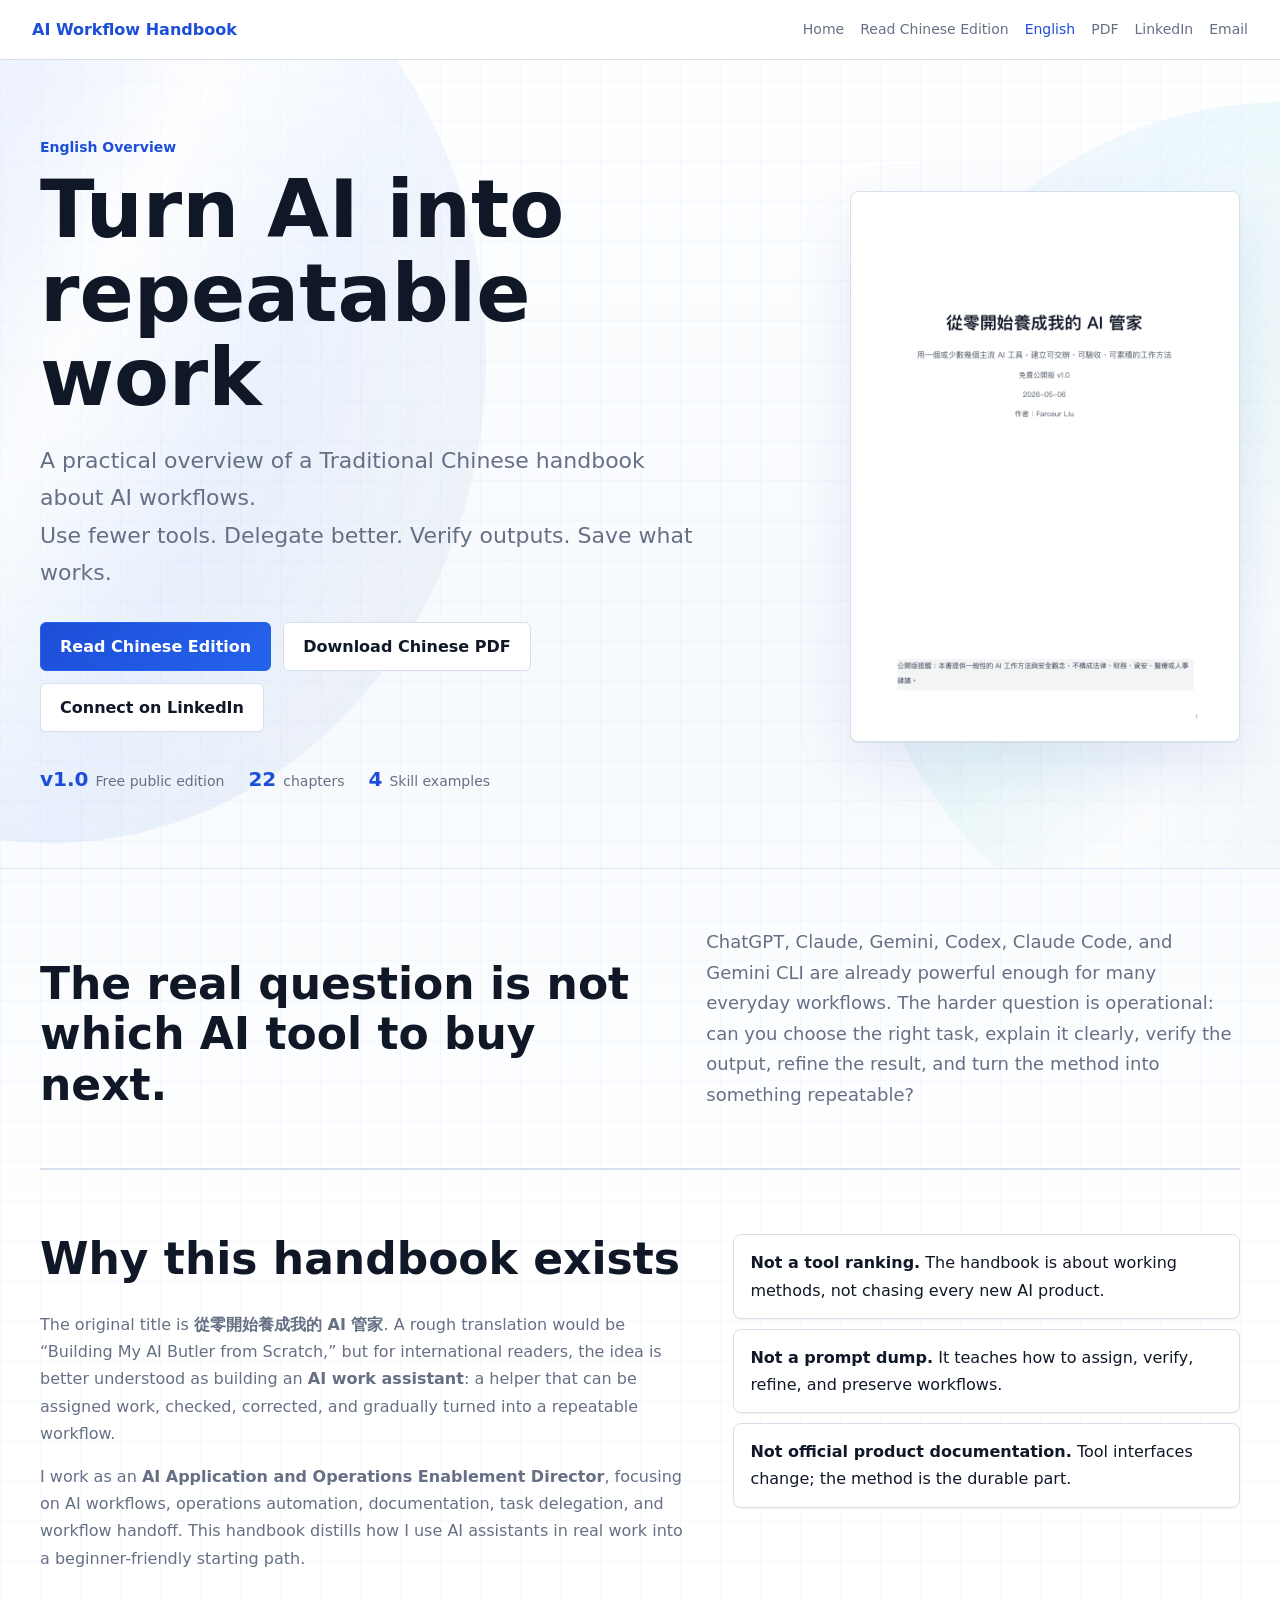
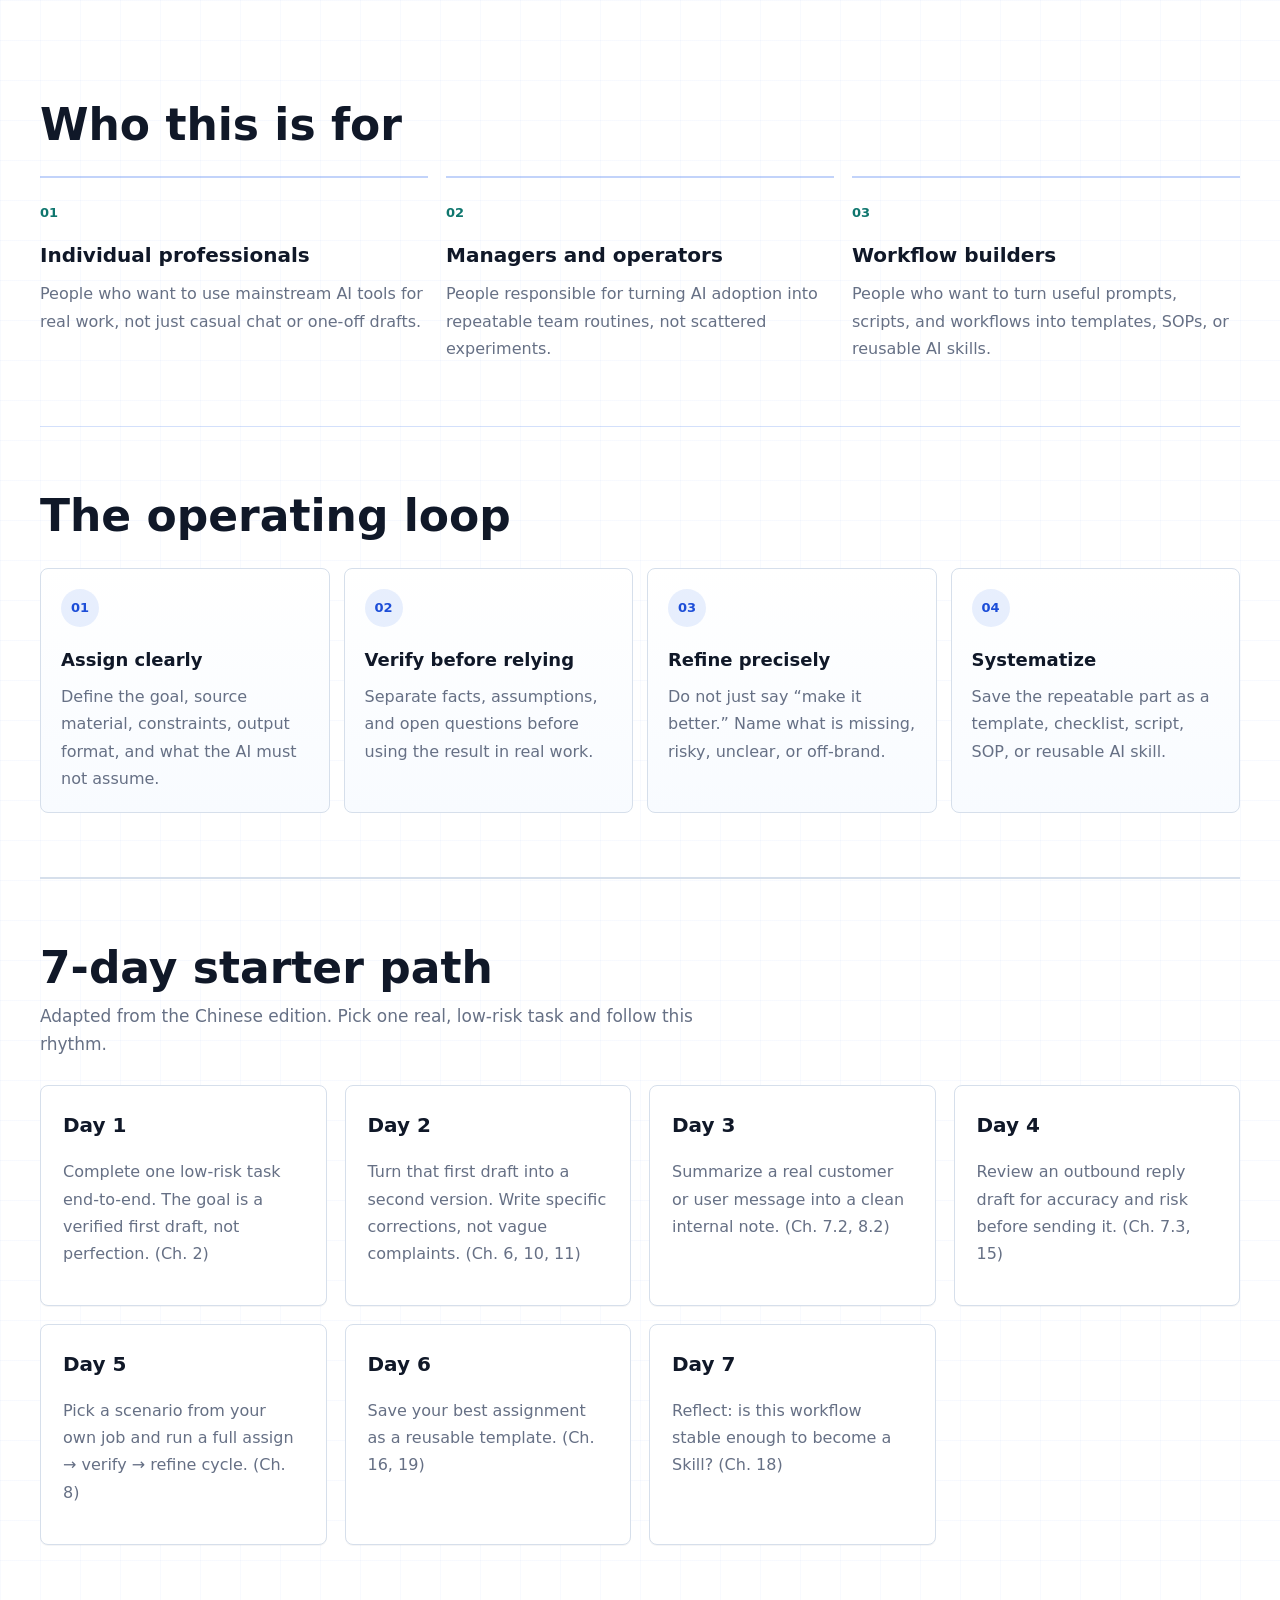
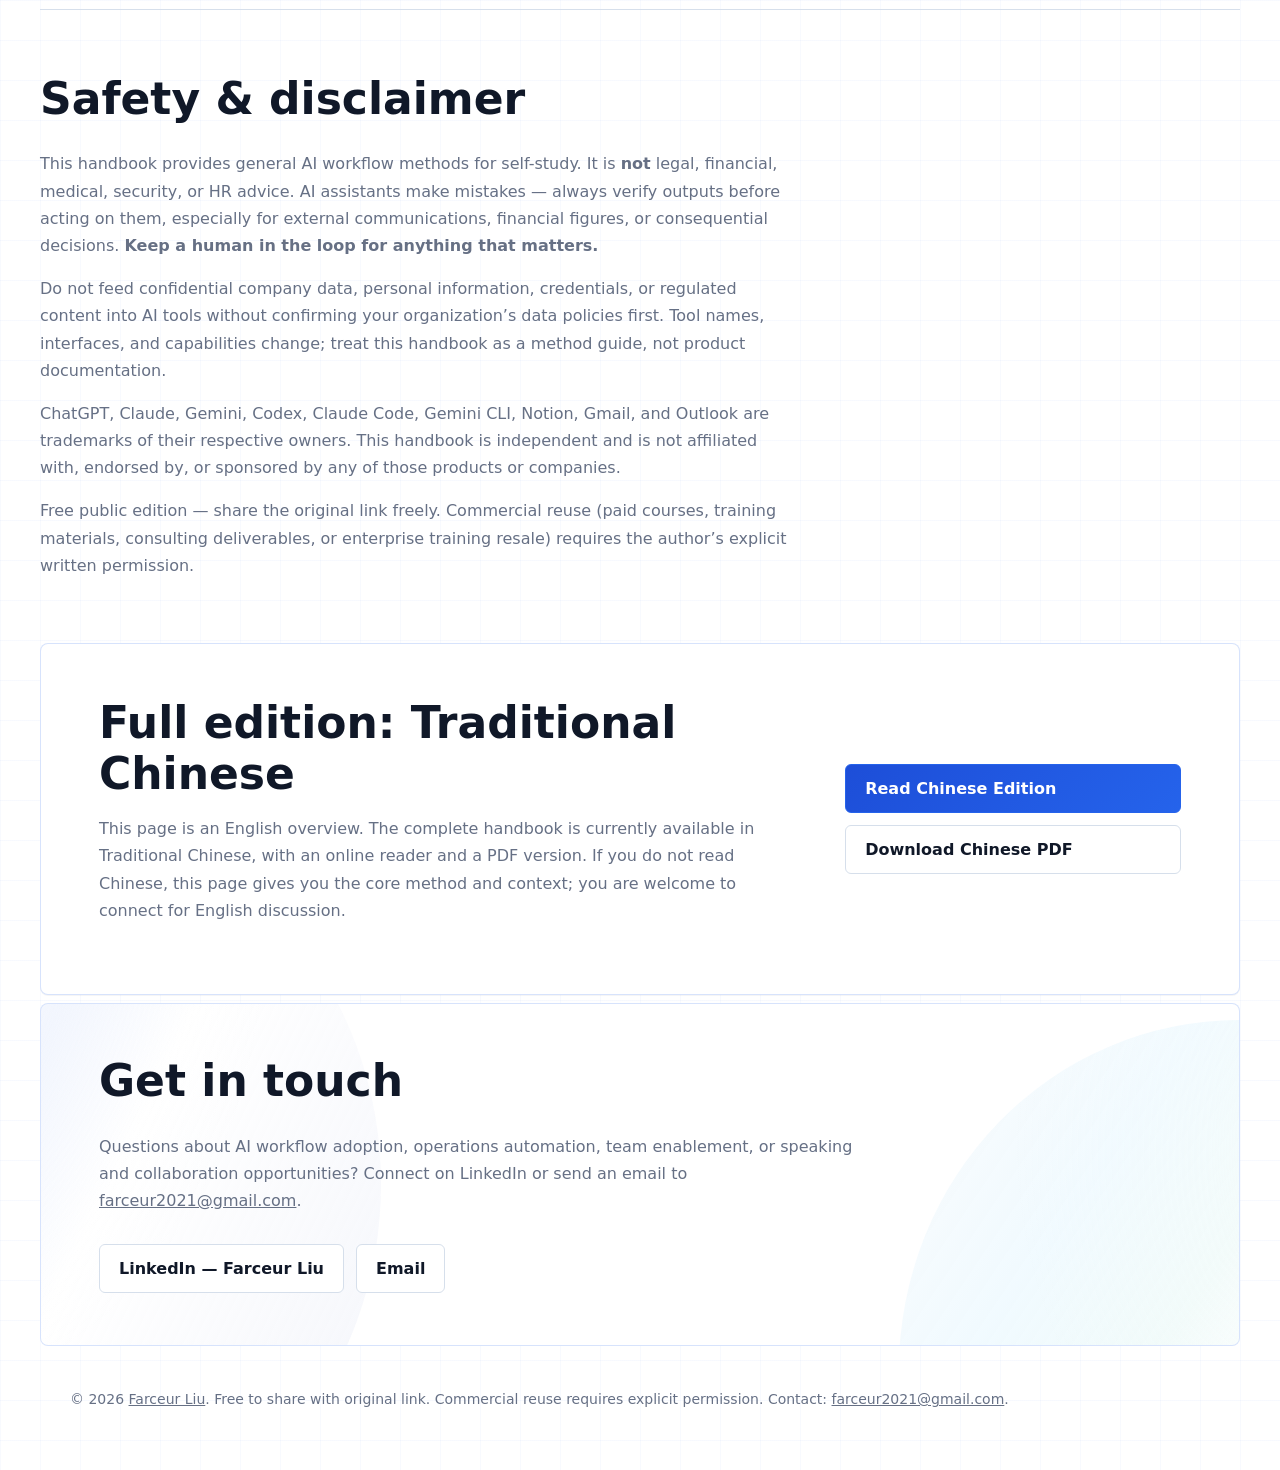
==== english.html @ bb127b6e "優化英文版海外讀者入口" ====
<!doctype html>
<html lang="en">
<head>
  <meta charset="utf-8">
  <meta name="viewport" content="width=device-width, initial-scale=1">
  <title>AI Work Assistant Handbook | English Overview</title>
  <meta name="description" content="English overview of a Traditional Chinese handbook about turning AI tools into assignable, verifiable, repeatable work processes.">
  <link rel="canonical" href="https://farceurliu.github.io/ai-butler-handbook/english.html">
  <meta property="og:title" content="AI Work Assistant Handbook | English Overview">
  <meta property="og:description" content="English overview of a Traditional Chinese handbook about turning AI tools into assignable, verifiable, repeatable work processes.">
  <meta property="og:type" content="website">
  <meta property="og:url" content="https://farceurliu.github.io/ai-butler-handbook/english.html">
  <meta property="og:site_name" content="AI Work Assistant Handbook">
  <meta property="og:locale" content="en_US">
  <meta property="og:image" content="https://farceurliu.github.io/ai-butler-handbook/assets/social-preview.png">
  <meta property="og:image:secure_url" content="https://farceurliu.github.io/ai-butler-handbook/assets/social-preview.png">
  <meta property="og:image:width" content="1200">
  <meta property="og:image:height" content="630">
  <meta property="og:image:alt" content="Free public AI work assistant handbook preview image">
  <meta name="twitter:card" content="summary_large_image">
  <meta name="twitter:title" content="AI Work Assistant Handbook | English Overview">
  <meta name="twitter:description" content="English overview of a Traditional Chinese handbook about turning AI tools into assignable, verifiable, repeatable work processes.">
  <meta name="twitter:image" content="https://farceurliu.github.io/ai-butler-handbook/assets/social-preview.png">
  <link rel="icon" href="assets/favicon.svg" type="image/svg+xml">
  <link rel="stylesheet" href="assets/styles.css?v=20260507-metal-tech">
</head>
<body>
<header class="site-header">
  <a class="brand" href="index.html">AI Workflow Handbook</a>
  <nav aria-label="Main navigation">
    <a class="" href="index.html">Home</a>
    <a class="" href="read.html">Read Chinese Edition</a>
    <a class="active" href="english.html">English</a>
    <a href="downloads/從零開始養成我的AI管家_免費公開版_v1.0.pdf">PDF</a>
    <a href="https://www.linkedin.com/in/farceur-liu-636864b5/" target="_blank" rel="noopener noreferrer">LinkedIn</a>
    <a href="mailto:farceur2021@gmail.com">Email</a>
  </nav>
</header>
<main>
  <section class="hero launch-hero">
    <div class="hero-copy">
      <p class="eyebrow">English Overview</p>
      <h1><span>Turn AI into</span><span>repeatable work</span></h1>
      <p class="lead"><span>A practical overview of a Traditional Chinese handbook about AI workflows.</span><span>Use fewer tools. Delegate better. Verify outputs. Save what works.</span></p>
      <div class="hero-actions">
        <a class="button primary" href="read.html">Read Chinese Edition</a>
        <a class="button" href="downloads/從零開始養成我的AI管家_免費公開版_v1.0.pdf">Download Chinese PDF</a>
        <a class="button" href="https://www.linkedin.com/in/farceur-liu-636864b5/" target="_blank" rel="noopener noreferrer">Connect on LinkedIn</a>
      </div>
      <div class="proof-row" aria-label="Book highlights">
        <span><strong>v1.0</strong> Free public edition</span>
        <span><strong>22</strong> chapters</span>
        <span><strong>4</strong> Skill examples</span>
      </div>
    </div>
    <div class="hero-showcase launch-showcase" aria-label="AI Work Assistant Handbook preview">
      <figure class="cover launch-cover">
        <img src="assets/cover-preview.png" alt="Chinese AI work assistant handbook preview">
      </figure>
    </div>
  </section>

  <section class="thesis-section launch-thesis">
    <h2>The real question is not which AI tool to buy next.</h2>
    <p>ChatGPT, Claude, Gemini, Codex, Claude Code, and Gemini CLI are already powerful enough for many everyday workflows. The harder question is operational: can you choose the right task, explain it clearly, verify the output, refine the result, and turn the method into something repeatable?</p>
  </section>

  <section class="split author-section">
    <div>
      <div class="section-heading">
        <h2>Why this handbook exists</h2>
      </div>
      <p class="section-copy">The original title is <strong>從零開始養成我的 AI 管家</strong>. A rough translation would be &ldquo;Building My AI Butler from Scratch,&rdquo; but for international readers, the idea is better understood as building an <strong>AI work assistant</strong>: a helper that can be assigned work, checked, corrected, and gradually turned into a repeatable workflow.</p>
      <p class="section-copy" style="margin-top:16px;">I work as an <strong>AI Application and Operations Enablement Director</strong>, focusing on AI workflows, operations automation, documentation, task delegation, and workflow handoff. This handbook distills how I use AI assistants in real work into a beginner-friendly starting path.</p>
    </div>
    <div class="reader-list">
      <p><strong>Not a tool ranking.</strong> The handbook is about working methods, not chasing every new AI product.</p>
      <p><strong>Not a prompt dump.</strong> It teaches how to assign, verify, refine, and preserve workflows.</p>
      <p><strong>Not official product documentation.</strong> Tool interfaces change; the method is the durable part.</p>
    </div>
  </section>

  <section class="problem-section">
    <div class="section-heading">
      <h2>Who this is for</h2>
    </div>
    <div class="problem-grid">
      <div>
        <span>01</span>
        <h3>Individual professionals</h3>
        <p>People who want to use mainstream AI tools for real work, not just casual chat or one-off drafts.</p>
      </div>
      <div>
        <span>02</span>
        <h3>Managers and operators</h3>
        <p>People responsible for turning AI adoption into repeatable team routines, not scattered experiments.</p>
      </div>
      <div>
        <span>03</span>
        <h3>Workflow builders</h3>
        <p>People who want to turn useful prompts, scripts, and workflows into templates, SOPs, or reusable AI skills.</p>
      </div>
    </div>
  </section>

  <section class="workflow-section">
    <div class="section-heading">
      <h2>The operating loop</h2>
    </div>
    <div class="workflow-steps">
      <div><span>01</span><strong>Assign clearly</strong><p>Define the goal, source material, constraints, output format, and what the AI must not assume.</p></div>
      <div><span>02</span><strong>Verify before relying</strong><p>Separate facts, assumptions, and open questions before using the result in real work.</p></div>
      <div><span>03</span><strong>Refine precisely</strong><p>Do not just say &ldquo;make it better.&rdquo; Name what is missing, risky, unclear, or off-brand.</p></div>
      <div><span>04</span><strong>Systematize</strong><p>Save the repeatable part as a template, checklist, script, SOP, or reusable AI skill.</p></div>
    </div>
  </section>

  <section class="band outcome-section">
    <div class="section-heading">
      <h2>7-day starter path</h2>
      <p style="color:var(--muted);margin-top:8px;font-size:17px;">Adapted from the Chinese edition. Pick one real, low-risk task and follow this rhythm.</p>
    </div>
    <div class="outcome-grid">
      <div><h3>Day 1</h3><p>Complete one low-risk task end-to-end. The goal is a verified first draft, not perfection. (Ch. 2)</p></div>
      <div><h3>Day 2</h3><p>Turn that first draft into a second version. Write specific corrections, not vague complaints. (Ch. 6, 10, 11)</p></div>
      <div><h3>Day 3</h3><p>Summarize a real customer or user message into a clean internal note. (Ch. 7.2, 8.2)</p></div>
      <div><h3>Day 4</h3><p>Review an outbound reply draft for accuracy and risk before sending it. (Ch. 7.3, 15)</p></div>
      <div><h3>Day 5</h3><p>Pick a scenario from your own job and run a full assign &rarr; verify &rarr; refine cycle. (Ch. 8)</p></div>
      <div><h3>Day 6</h3><p>Save your best assignment as a reusable template. (Ch. 16, 19)</p></div>
      <div><h3>Day 7</h3><p>Reflect: is this workflow stable enough to become a Skill? (Ch. 18)</p></div>
    </div>
  </section>

  <section class="band">
    <div class="section-heading">
      <h2>Safety &amp; disclaimer</h2>
    </div>
    <p class="section-copy">This handbook provides general AI workflow methods for self-study. It is <strong>not</strong> legal, financial, medical, security, or HR advice. AI assistants make mistakes &mdash; always verify outputs before acting on them, especially for external communications, financial figures, or consequential decisions. <strong>Keep a human in the loop for anything that matters.</strong></p>
    <p class="section-copy" style="margin-top:16px;">Do not feed confidential company data, personal information, credentials, or regulated content into AI tools without confirming your organization&rsquo;s data policies first. Tool names, interfaces, and capabilities change; treat this handbook as a method guide, not product documentation.</p>
    <p class="section-copy" style="margin-top:16px;">ChatGPT, Claude, Gemini, Codex, Claude Code, Gemini CLI, Notion, Gmail, and Outlook are trademarks of their respective owners. This handbook is independent and is not affiliated with, endorsed by, or sponsored by any of those products or companies.</p>
    <p class="section-copy" style="margin-top:16px;">Free public edition &mdash; share the original link freely. Commercial reuse (paid courses, training materials, consulting deliverables, or enterprise training resale) requires the author&rsquo;s explicit written permission.</p>
  </section>

  <section class="reading-section">
    <div>
      <h2>Full edition: Traditional Chinese</h2>
      <p>This page is an English overview. The complete handbook is currently available in Traditional Chinese, with an online reader and a PDF version. If you do not read Chinese, this page gives you the core method and context; you are welcome to connect for English discussion.</p>
    </div>
    <div class="reading-actions">
      <a class="button primary" href="read.html">Read Chinese Edition</a>
      <a class="button" href="downloads/從零開始養成我的AI管家_免費公開版_v1.0.pdf">Download Chinese PDF</a>
    </div>
  </section>

  <section class="contact-section">
    <div class="contact-copy">
      <div class="section-heading">
        <h2>Get in touch</h2>
      </div>
      <p class="section-copy">Questions about AI workflow adoption, operations automation, team enablement, or speaking and collaboration opportunities? Connect on LinkedIn or send an email to <a href="mailto:farceur2021@gmail.com">farceur2021@gmail.com</a>.</p>
      <div class="hero-actions">
        <a class="button" href="https://www.linkedin.com/in/farceur-liu-636864b5/" target="_blank" rel="noopener noreferrer">LinkedIn &mdash; Farceur Liu</a>
        <a class="button" href="mailto:farceur2021@gmail.com">Email</a>
      </div>
    </div>
  </section>
</main>
<footer>
  <p>&copy; 2026 <a href="https://www.linkedin.com/in/farceur-liu-636864b5/" target="_blank" rel="noopener noreferrer">Farceur Liu</a>. Free to share with original link. Commercial reuse requires explicit permission. Contact: <a href="mailto:farceur2021@gmail.com">farceur2021@gmail.com</a>.</p>
</footer>
</body>
</html>
---- assets/styles.css ----
:root {
  color-scheme: light;
  --ink: #101828;
  --muted: #667085;
  --line: #d6dfeb;
  --soft: #f3f7fc;
  --paper: #ffffff;
  --accent: #2563eb;
  --accent-dark: #1d4ed8;
  --accent-ink: #12306f;
  --teal: #0f766e;
  --accent-soft: rgba(37, 99, 235, 0.10);
  --shadow-soft: 0 1px 0 rgba(15, 23, 42, 0.05), 0 24px 60px rgba(30, 64, 175, 0.10);
}
* { box-sizing: border-box; }
html { scroll-behavior: smooth; }
body {
  margin: 0;
  font-family: ui-sans-serif, system-ui, -apple-system, BlinkMacSystemFont, "Segoe UI", sans-serif;
  color: var(--ink);
  background:
    linear-gradient(rgba(37, 99, 235, .035) 1px, transparent 1px),
    linear-gradient(90deg, rgba(37, 99, 235, .03) 1px, transparent 1px),
    linear-gradient(180deg, #ffffff 0, #f6f9fd 42rem, #ffffff 78rem);
  background-size: 40px 40px, 40px 40px, auto;
  line-height: 1.7;
  overflow-x: hidden;
}
a { color: inherit; }
.site-header {
  position: sticky;
  top: 0;
  z-index: 10;
  display: flex;
  justify-content: space-between;
  align-items: center;
  gap: 24px;
  padding: 16px 32px;
  background: rgba(255, 255, 255, .92);
  border-bottom: 1px solid var(--line);
  backdrop-filter: blur(12px);
}
.brand {
  font-weight: 800;
  text-decoration: none;
  color: var(--accent-dark);
}
nav {
  display: flex;
  flex-wrap: wrap;
  gap: 16px;
  color: var(--muted);
  font-size: 14px;
}
nav a {
  text-decoration: none;
}
nav a.active,
nav a:hover {
  color: var(--accent-dark);
}
main {
  width: min(1200px, calc(100% - 40px));
  margin: 0 auto;
}
.hero {
  position: relative;
  min-height: auto;
  display: grid;
  grid-template-columns: minmax(0, 1.08fr) minmax(340px, 460px);
  gap: 72px;
  align-items: center;
  padding: 76px 0 72px;
}
.launch-hero {
  width: 100vw;
  margin-left: calc(50% - 50vw);
  padding-left: max(20px, calc((100vw - 1200px) / 2));
  padding-right: max(20px, calc((100vw - 1200px) / 2));
  overflow: hidden;
  border-bottom: 1px solid rgba(37, 99, 235, .12);
}
.launch-hero::before,
.launch-hero::after {
  content: "";
  position: absolute;
  pointer-events: none;
  z-index: 0;
}
.launch-hero::before {
  left: clamp(-430px, -30vw, -180px);
  top: -190px;
  width: clamp(520px, 68vw, 900px);
  height: clamp(760px, 76vw, 1040px);
  border-radius: 50%;
  background:
    radial-gradient(ellipse at 22% 16%, rgba(255, 255, 255, .58) 0%, rgba(255, 255, 255, .20) 25%, rgba(255, 255, 255, 0) 52%),
    linear-gradient(116deg, rgba(226, 232, 240, .26) 0%, rgba(191, 219, 254, .22) 21%, rgba(37, 99, 235, .095) 38%, rgba(255, 255, 255, .30) 51%, rgba(59, 130, 246, .078) 67%, rgba(148, 163, 184, .13) 100%);
  box-shadow:
    inset -110px 0 170px rgba(255, 255, 255, .22),
    inset 90px 0 150px rgba(37, 99, 235, .05);
}
.launch-hero::after {
  right: clamp(-520px, -34vw, -220px);
  top: 42px;
  width: clamp(520px, 68vw, 860px);
  height: clamp(640px, 70vw, 880px);
  border-radius: 50%;
  background:
    radial-gradient(ellipse at 78% 18%, rgba(255, 255, 255, .50) 0%, rgba(255, 255, 255, .16) 27%, rgba(255, 255, 255, 0) 54%),
    linear-gradient(124deg, rgba(226, 232, 240, .20) 0%, rgba(125, 211, 252, .13) 24%, rgba(20, 184, 166, .068) 40%, rgba(255, 255, 255, .26) 53%, rgba(15, 118, 110, .052) 74%, rgba(148, 163, 184, .10) 100%);
  box-shadow:
    inset 100px 0 160px rgba(255, 255, 255, .20),
    inset -100px 0 150px rgba(20, 184, 166, .045);
}
.launch-hero > * {
  position: relative;
  z-index: 1;
}
.hero-copy h1 {
  max-width: 760px;
  margin: 0 0 18px;
  font-size: clamp(42px, 7vw, 80px);
  line-height: 1.05;
  letter-spacing: 0;
  overflow-wrap: anywhere;
}
.hero-copy h1 span {
  display: block;
}
.lead {
  max-width: 720px;
  font-size: 22px;
  color: var(--muted);
  overflow-wrap: anywhere;
}
.lead span {
  display: block;
}
.eyebrow {
  margin: 0 0 8px;
  color: var(--accent-dark);
  font-size: 14px;
  font-weight: 800;
  letter-spacing: 0;
}
.hero-actions {
  display: flex;
  flex-wrap: wrap;
  gap: 12px;
  margin-top: 30px;
}
.proof-row {
  display: flex;
  flex-wrap: wrap;
  gap: 16px 24px;
  margin-top: 30px;
  color: var(--muted);
  font-size: 14px;
}
.proof-row span {
  display: inline-flex;
  align-items: baseline;
  gap: 7px;
}
.proof-row strong {
  color: var(--accent-dark);
  font-size: 20px;
}
.hero-note {
  margin: 22px 0 0;
  color: var(--muted);
  font-size: 14px;
}
.button {
  display: inline-flex;
  align-items: center;
  min-height: 46px;
  padding: 10px 19px;
  border: 1px solid var(--line);
  border-radius: 6px;
  background: var(--paper);
  color: var(--ink);
  font-weight: 750;
  text-decoration: none;
}
.button.primary {
  background: linear-gradient(135deg, var(--accent-dark) 0%, var(--accent) 100%);
  border-color: var(--accent);
  color: white;
}
.button:hover {
  border-color: var(--accent);
  color: var(--accent-dark);
}
.button.primary:hover {
  color: white;
}
.button.ghost {
  background: transparent;
}
.cover {
  margin: 0;
}
.hero-showcase {
  position: relative;
}
.launch-showcase {
  display: grid;
  justify-items: end;
}
.cover img {
  width: 100%;
  display: block;
  border: 1px solid var(--line);
  border-radius: 8px;
  box-shadow: var(--shadow-soft);
  background: white;
}
.launch-cover {
  width: min(390px, 88%);
}
.band,
.split,
.workflow-section,
.contact-section,
.problem-section,
.reading-section {
  padding: 64px 0;
  border-top: 1px solid var(--line);
}
.thesis-section {
  display: grid;
  grid-template-columns: minmax(0, .95fr) minmax(320px, .82fr);
  gap: 48px;
  align-items: end;
  padding: 58px 0;
}
.launch-thesis {
  border-top: 0;
  border-bottom: 1px solid var(--line);
}
.thesis-section p {
  margin: 0;
  color: var(--muted);
  font-size: 18px;
}
.section-heading {
  max-width: 720px;
  margin-bottom: 26px;
}
h2 {
  margin: 0;
  font-size: clamp(28px, 4vw, 44px);
  line-height: 1.15;
  letter-spacing: 0;
  overflow-wrap: anywhere;
}
h3 {
  margin: 0 0 8px;
  font-size: 20px;
  letter-spacing: 0;
}
.problem-section {
  border-top: 0;
}
.problem-grid {
  display: grid;
  grid-template-columns: repeat(3, minmax(0, 1fr));
  gap: 18px;
}
.problem-grid > div {
  padding: 24px 0 0;
  border-top: 2px solid rgba(37, 99, 235, .28);
}
.problem-grid span {
  display: block;
  margin-bottom: 14px;
  color: var(--teal);
  font-weight: 800;
  font-size: 13px;
}
.problem-grid p {
  margin: 0;
  color: var(--muted);
}
.outcome-grid {
  display: grid;
  grid-template-columns: repeat(4, minmax(0, 1fr));
  gap: 18px;
}
.outcome-grid > div,
.reader-list p,
.chapter-grid a {
  border: 1px solid var(--line);
  border-radius: 8px;
  background: var(--paper);
  box-shadow: 0 1px 0 rgba(15, 23, 42, 0.04);
}
.outcome-grid > div {
  padding: 22px;
}
.outcome-grid p,
.split p,
.section-copy {
  color: var(--muted);
}
.section-copy {
  max-width: 760px;
  margin: 0;
}
.split {
  display: grid;
  grid-template-columns: minmax(0, .9fr) minmax(280px, .7fr);
  gap: 42px;
  align-items: start;
}
.workflow-section {
  border-top-color: rgba(37, 99, 235, .20);
  border-bottom: 1px solid var(--line);
}
.workflow-steps {
  display: grid;
  grid-template-columns: repeat(4, minmax(0, 1fr));
  gap: 14px;
}
.workflow-steps > div {
  min-height: 190px;
  padding: 20px;
  border: 1px solid var(--line);
  border-radius: 8px;
  background: linear-gradient(180deg, #ffffff 0%, #f8fbff 100%);
}
.workflow-steps span {
  display: inline-flex;
  align-items: center;
  justify-content: center;
  width: 38px;
  height: 38px;
  margin-bottom: 18px;
  border-radius: 999px;
  background: var(--accent-soft);
  color: var(--accent-dark);
  font-weight: 800;
  font-size: 13px;
}
.workflow-steps strong {
  display: block;
  margin-bottom: 8px;
  font-size: 18px;
}
.workflow-steps p {
  margin: 0;
  color: var(--muted);
}
.reading-section {
  display: grid;
  grid-template-columns: minmax(0, .92fr) minmax(260px, .44fr);
  gap: 44px;
  align-items: center;
  padding: 54px min(5vw, 58px);
  border: 1px solid rgba(37, 99, 235, .18);
  border-radius: 8px;
  background: #ffffff;
  box-shadow: 0 1px 0 rgba(15, 23, 42, .04);
}
.reading-section p {
  max-width: 760px;
  color: var(--muted);
}
.reading-actions {
  display: grid;
  gap: 12px;
}
.contact-section {
  position: relative;
  overflow: hidden;
  margin-top: 8px;
  padding: 52px min(5vw, 58px);
  border: 1px solid rgba(37, 99, 235, .18);
  border-radius: 8px;
  background: #ffffff;
}
.contact-section::before {
  content: "";
  position: absolute;
  left: clamp(-300px, -24vw, -150px);
  top: -180px;
  width: clamp(420px, 54vw, 640px);
  height: clamp(520px, 58vw, 720px);
  border-radius: 50%;
  background:
    radial-gradient(ellipse at 24% 16%, rgba(255, 255, 255, .46) 0%, rgba(255, 255, 255, .14) 28%, rgba(255, 255, 255, 0) 54%),
    linear-gradient(116deg, rgba(226, 232, 240, .19) 0%, rgba(191, 219, 254, .17) 25%, rgba(37, 99, 235, .07) 41%, rgba(255, 255, 255, .22) 55%, rgba(30, 64, 175, .052) 100%);
  pointer-events: none;
}
.contact-section::after {
  content: "";
  position: absolute;
  right: clamp(-340px, -28vw, -180px);
  top: 16px;
  width: clamp(420px, 58vw, 680px);
  height: clamp(500px, 56vw, 700px);
  border-radius: 50%;
  background:
    radial-gradient(ellipse at 76% 18%, rgba(255, 255, 255, .43) 0%, rgba(255, 255, 255, .13) 28%, rgba(255, 255, 255, 0) 55%),
    linear-gradient(124deg, rgba(226, 232, 240, .16) 0%, rgba(125, 211, 252, .11) 26%, rgba(20, 184, 166, .058) 42%, rgba(255, 255, 255, .19) 56%, rgba(15, 118, 110, .045) 100%);
  pointer-events: none;
}
.contact-section > * {
  position: relative;
  z-index: 1;
}
.contact-layout {
  display: grid;
  grid-template-columns: minmax(0, 1fr) minmax(260px, 340px);
  gap: 36px;
  align-items: center;
}
.contact-copy {
  min-width: 0;
}
.linkedin-badge-card {
  display: flex;
  align-items: center;
  justify-content: center;
  overflow: hidden;
}
.linkedin-badge-card > .LI-profile-badge > .LI-simple-link {
  display: none !important;
}
.reader-list {
  display: grid;
  gap: 10px;
}
.reader-list p {
  margin: 0;
  padding: 14px 16px;
  color: var(--ink);
}
.chapter-grid {
  display: grid;
  grid-template-columns: repeat(2, minmax(0, 1fr));
  gap: 10px;
}
.chapter-grid a {
  padding: 13px 15px;
  text-decoration: none;
}
.chapter-grid a:hover {
  border-color: var(--accent);
}
footer {
  max-width: 1180px;
  margin: 0 auto;
  padding: 28px 20px 44px;
  color: var(--muted);
  font-size: 14px;
}
.reader-layout {
  width: min(1320px, calc(100% - 40px));
  display: grid;
  grid-template-columns: 260px minmax(0, 1fr);
  gap: 36px;
  align-items: start;
  padding: 34px 0 60px;
}
.toc {
  position: sticky;
  top: 82px;
  max-height: calc(100vh - 110px);
  overflow: auto;
  padding: 16px;
  border: 1px solid var(--line);
  border-radius: 8px;
  background: var(--paper);
}
.toc strong {
  display: block;
  margin-bottom: 10px;
}
.toc a {
  display: block;
  padding: 6px 0;
  color: var(--muted);
  font-size: 14px;
  text-decoration: none;
}
.toc .toc-l3 {
  padding-left: 14px;
  font-size: 13px;
}
.toc a:hover {
  color: var(--accent-dark);
}
.book {
  min-width: 0;
  padding: 42px min(7vw, 72px);
  border: 1px solid var(--line);
  border-radius: 8px;
  background: var(--paper);
}
.book h1 {
  margin: 0 0 28px;
  font-size: clamp(34px, 5vw, 58px);
  line-height: 1.12;
  letter-spacing: 0;
}
.book h2 {
  margin-top: 54px;
  padding-top: 24px;
  border-top: 1px solid var(--line);
}
.book h3 {
  margin-top: 32px;
}
.book h4,
.book h5,
.book h6 {
  margin-top: 24px;
  font-size: 17px;
}
.book p,
.book li {
  color: #26323a;
}
blockquote {
  margin: 20px 0;
  padding: 14px 18px;
  border-left: 4px solid var(--accent);
  background: var(--accent-soft);
  color: #1e3a5f;
}
pre {
  overflow: auto;
  padding: 16px;
  border-radius: 8px;
  background: #0f1724;
  color: #f8fbff;
}
code {
  font-family: ui-monospace, SFMono-Regular, Menlo, Consolas, monospace;
  font-size: .92em;
}
p code,
li code {
  padding: 2px 5px;
  border-radius: 4px;
  background: var(--accent-soft);
  color: var(--accent-dark);
}
.table-wrap {
  overflow-x: auto;
  margin: 20px 0;
}
table {
  width: 100%;
  border-collapse: collapse;
  font-size: 14px;
}
th,
td {
  padding: 10px 12px;
  border: 1px solid var(--line);
  vertical-align: top;
}
th {
  background: var(--soft);
  text-align: left;
}
@media (max-width: 900px) {
  .site-header,
  .hero,
  .split,
  .thesis-section,
  .reader-layout,
  .problem-grid,
  .outcome-grid,
  .workflow-steps,
  .chapter-grid,
  .reading-section {
    grid-template-columns: 1fr;
  }
  .site-header {
    position: static;
    flex-direction: column;
    align-items: flex-start;
    gap: 8px;
    padding: 14px 20px;
  }
  nav {
    width: 100%;
    overflow-x: auto;
    padding-bottom: 2px;
  }
  .hero {
    min-height: auto;
    padding-top: 34px;
    gap: 34px;
  }
  .hero-copy h1 {
    font-size: 38px;
    line-height: 1.12;
  }
  .lead {
    font-size: 19px;
  }
  .hero-actions {
    display: grid;
    grid-template-columns: 1fr;
  }
  .button {
    justify-content: center;
    width: 100%;
  }
  .cover {
    max-width: 280px;
  }
  .launch-showcase {
    justify-items: start;
  }
  .launch-cover {
    width: min(280px, 100%);
  }
  .problem-grid > div {
    padding-top: 18px;
  }
  .reading-section {
    padding: 34px 20px;
  }
  .contact-section {
    padding: 34px 20px;
  }
  .contact-layout {
    grid-template-columns: 1fr;
  }
  .linkedin-badge-card {
    justify-content: flex-start;
  }
  .toc {
    position: static;
    max-height: none;
  }
  .book {
    padding: 28px 20px;
  }
}
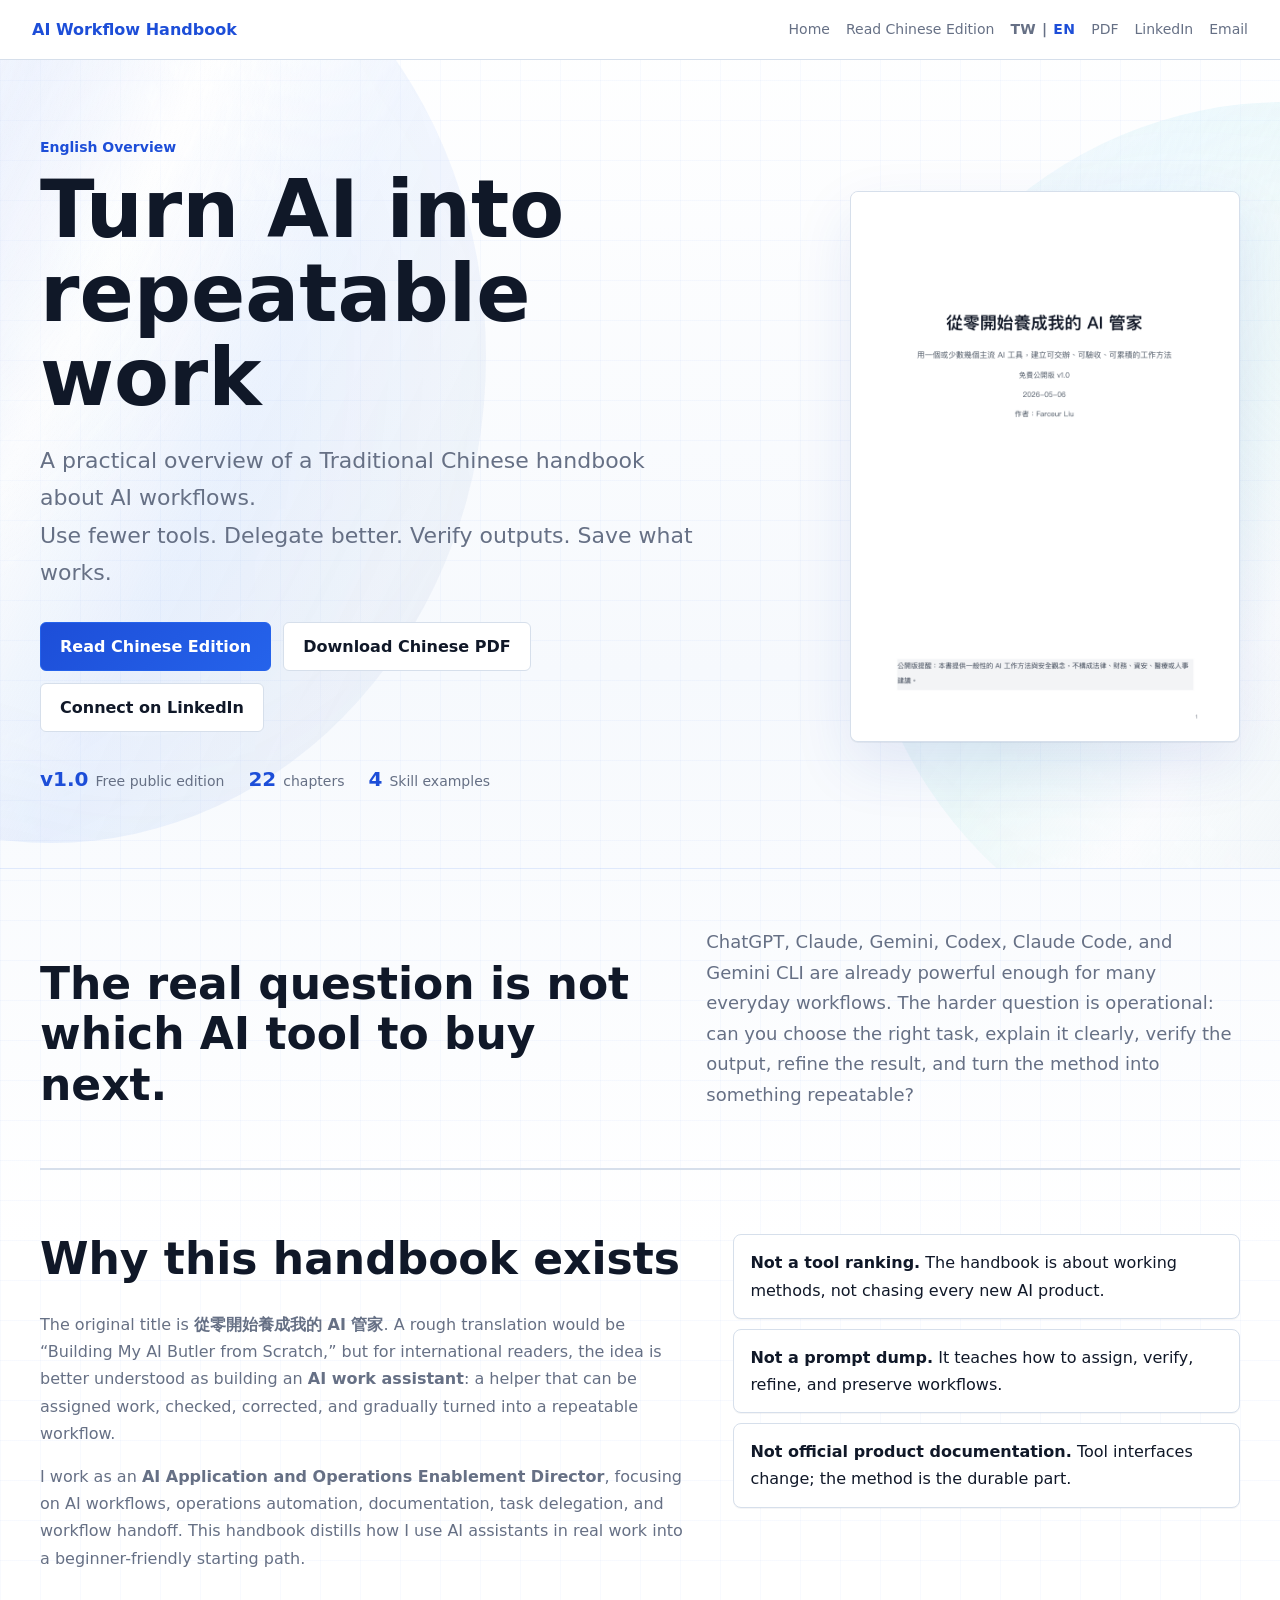
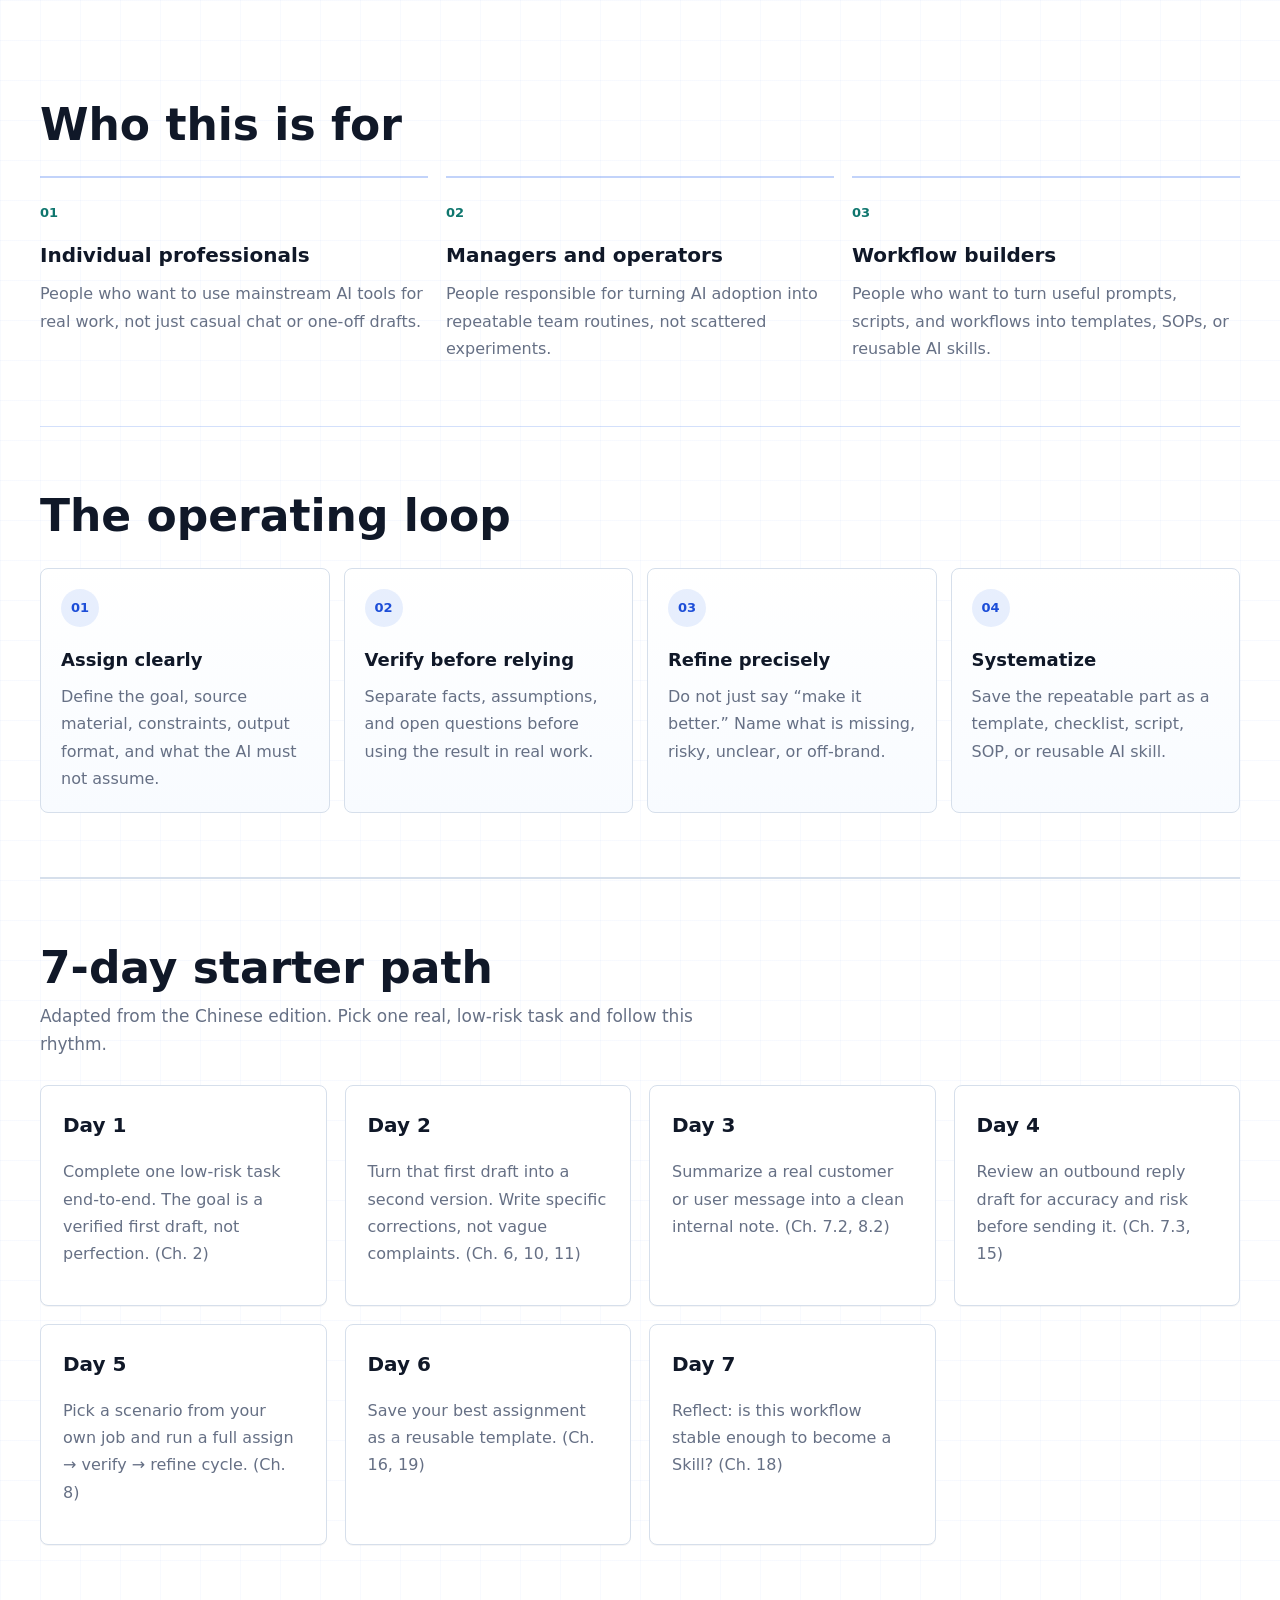
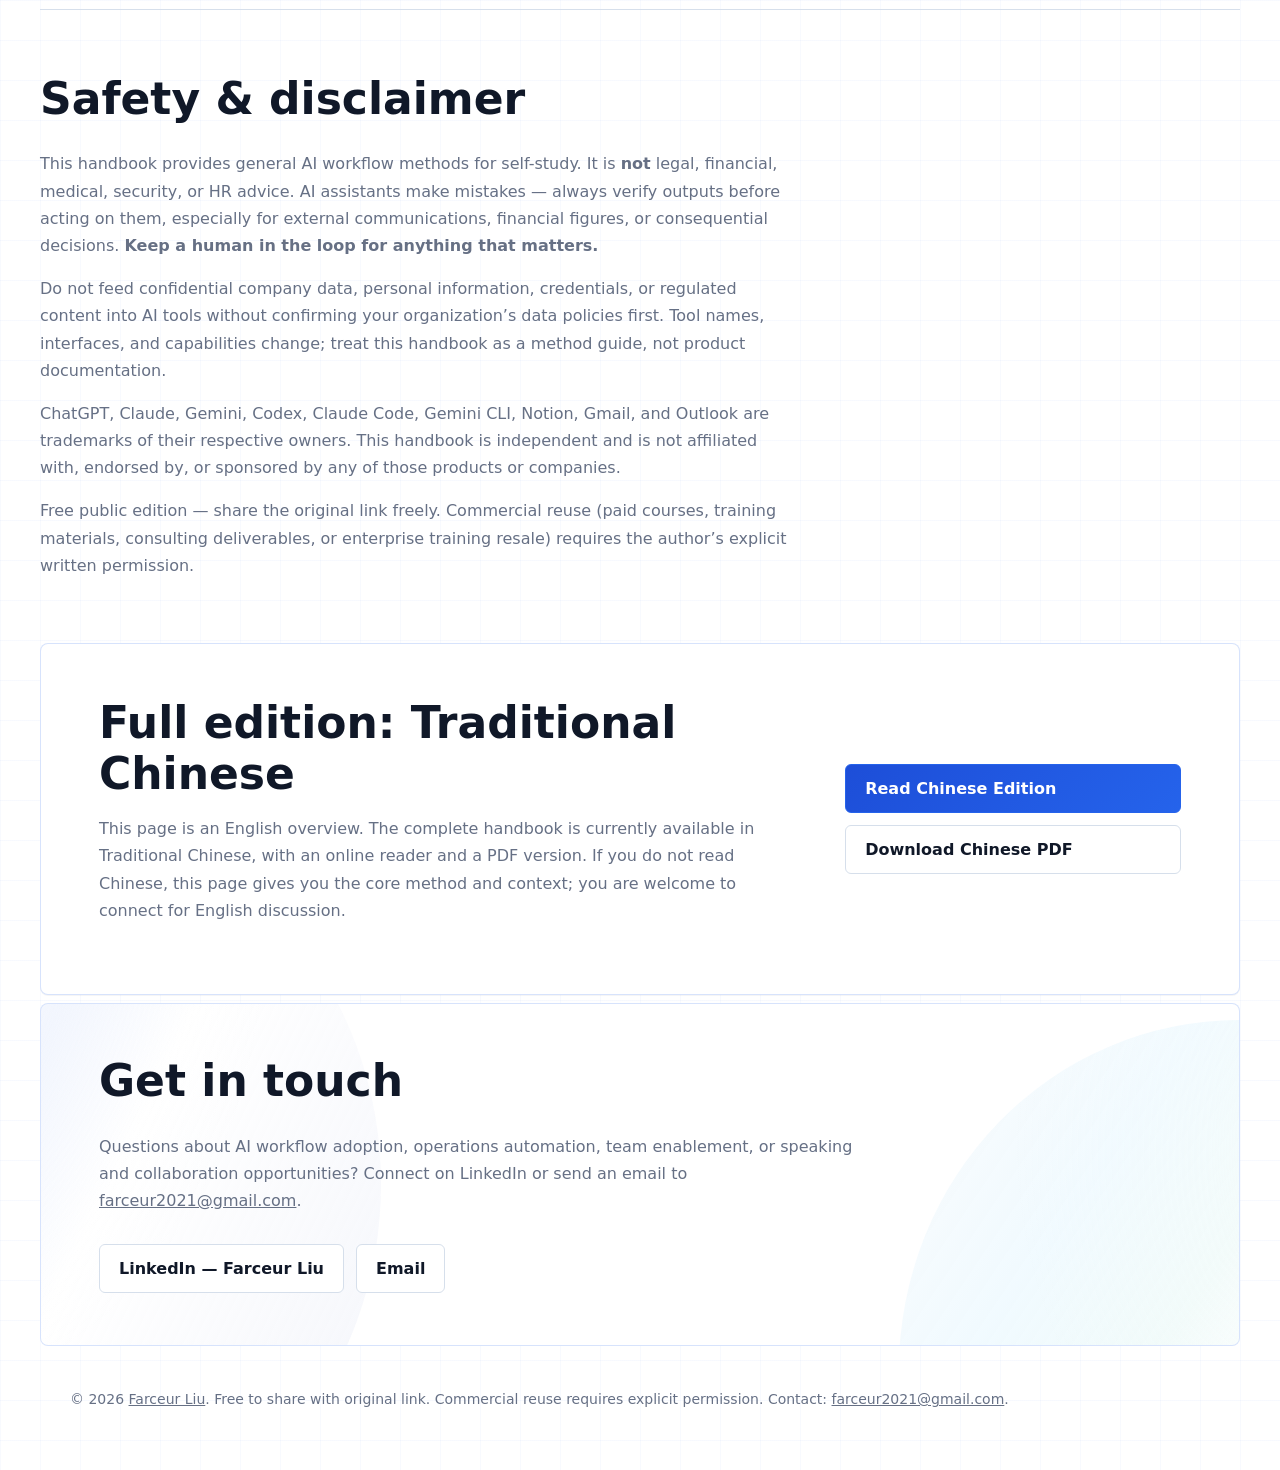
==== commit 0d6c85f1: "新增 TW EN 語系切換" ====
--- a/english.html
+++ b/english.html
@@ -22,7 +22,7 @@
   <meta name="twitter:description" content="English overview of a Traditional Chinese handbook about turning AI tools into assignable, verifiable, repeatable work processes.">
   <meta name="twitter:image" content="https://farceurliu.github.io/ai-butler-handbook/assets/social-preview.png">
   <link rel="icon" href="assets/favicon.svg" type="image/svg+xml">
-  <link rel="stylesheet" href="assets/styles.css?v=20260507-metal-tech">
+  <link rel="stylesheet" href="assets/styles.css?v=20260507-lang-switch">
 </head>
 <body>
 <header class="site-header">
@@ -30,7 +30,11 @@
   <nav aria-label="Main navigation">
     <a class="" href="index.html">Home</a>
     <a class="" href="read.html">Read Chinese Edition</a>
-    <a class="active" href="english.html">English</a>
+    <span class="language-switch" aria-label="Language switch">
+      <a class="" href="index.html" lang="zh-Hant">TW</a>
+      <span aria-hidden="true">|</span>
+      <a class="active" href="english.html" lang="en">EN</a>
+    </span>
     <a href="downloads/從零開始養成我的AI管家_免費公開版_v1.0.pdf">PDF</a>
     <a href="https://www.linkedin.com/in/farceur-liu-636864b5/" target="_blank" rel="noopener noreferrer">LinkedIn</a>
     <a href="mailto:farceur2021@gmail.com">Email</a>
--- a/assets/styles.css
+++ b/assets/styles.css
@@ -60,6 +60,17 @@
 nav a:hover {
   color: var(--accent-dark);
 }
+.language-switch {
+  display: inline-flex;
+  align-items: center;
+  gap: 6px;
+  white-space: nowrap;
+  font-weight: 800;
+  letter-spacing: .02em;
+}
+.language-switch span {
+  color: var(--line-strong);
+}
 main {
   width: min(1200px, calc(100% - 40px));
   margin: 0 auto;
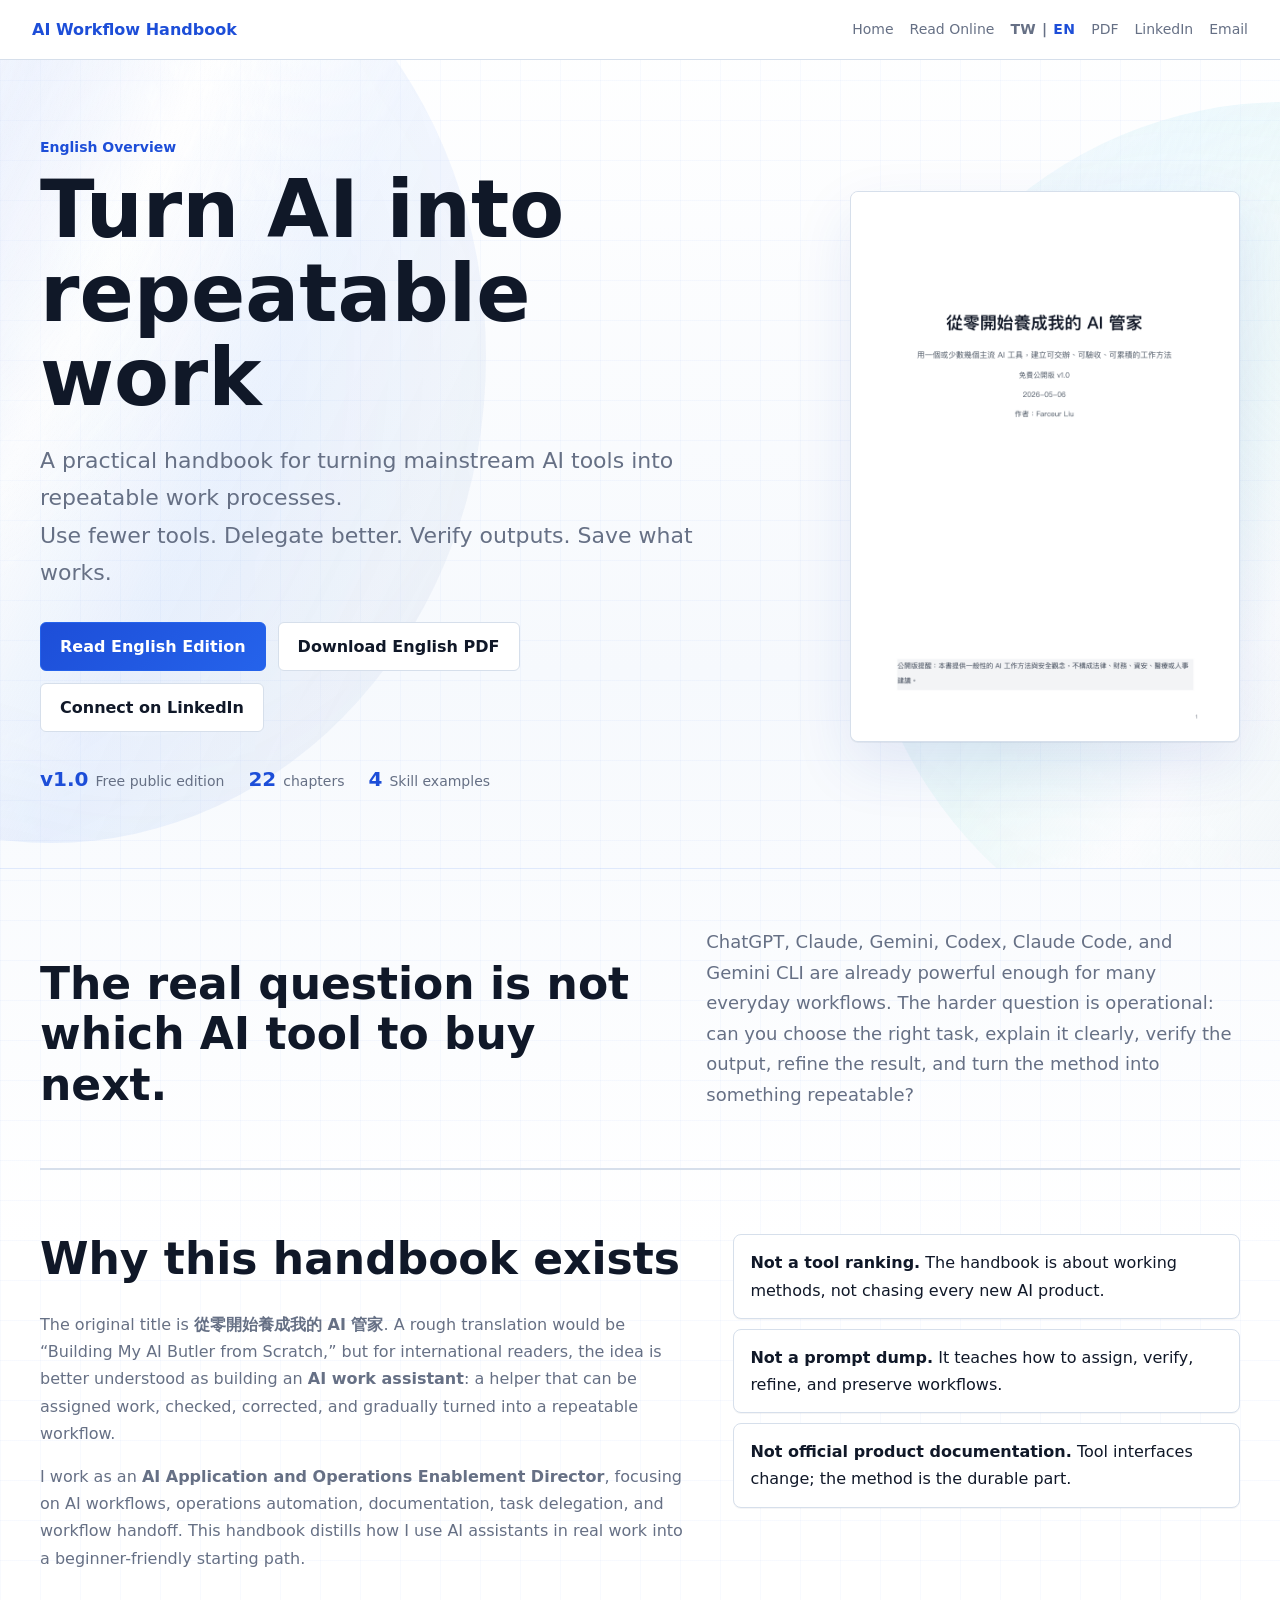
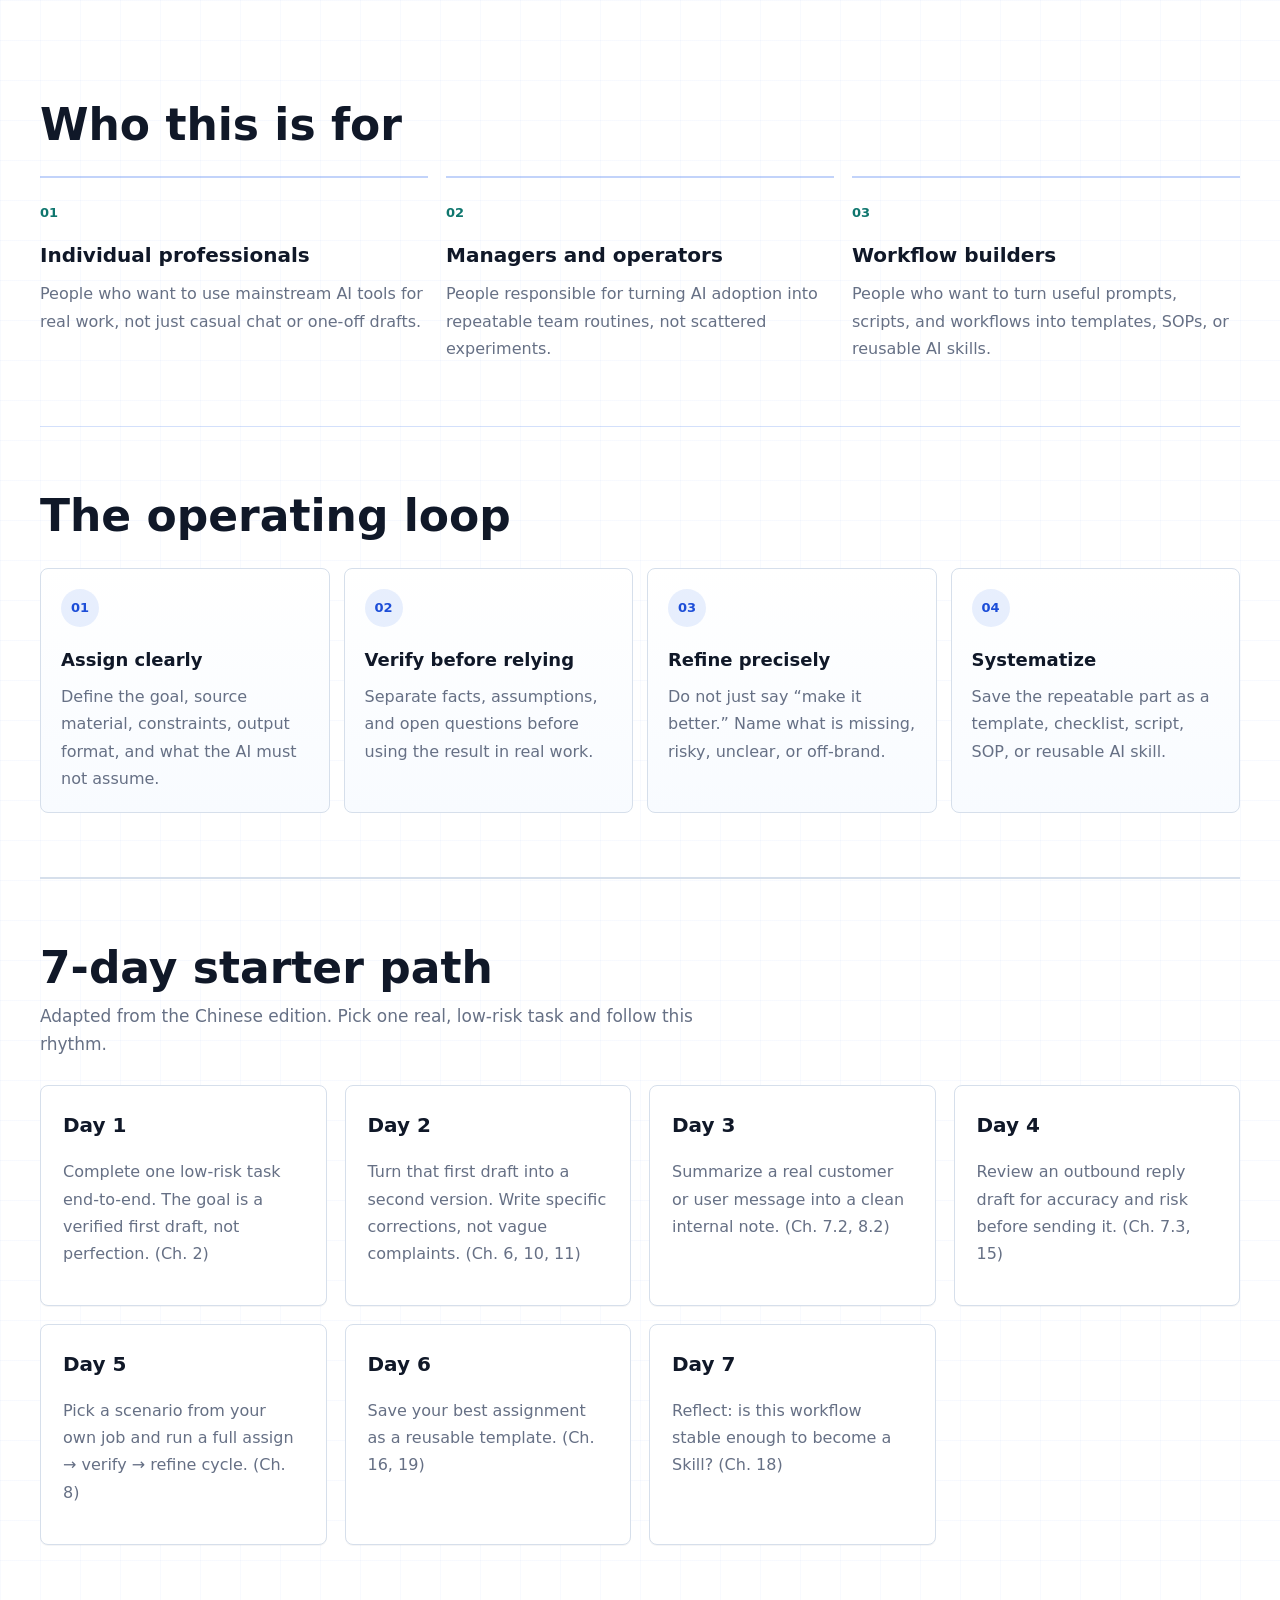
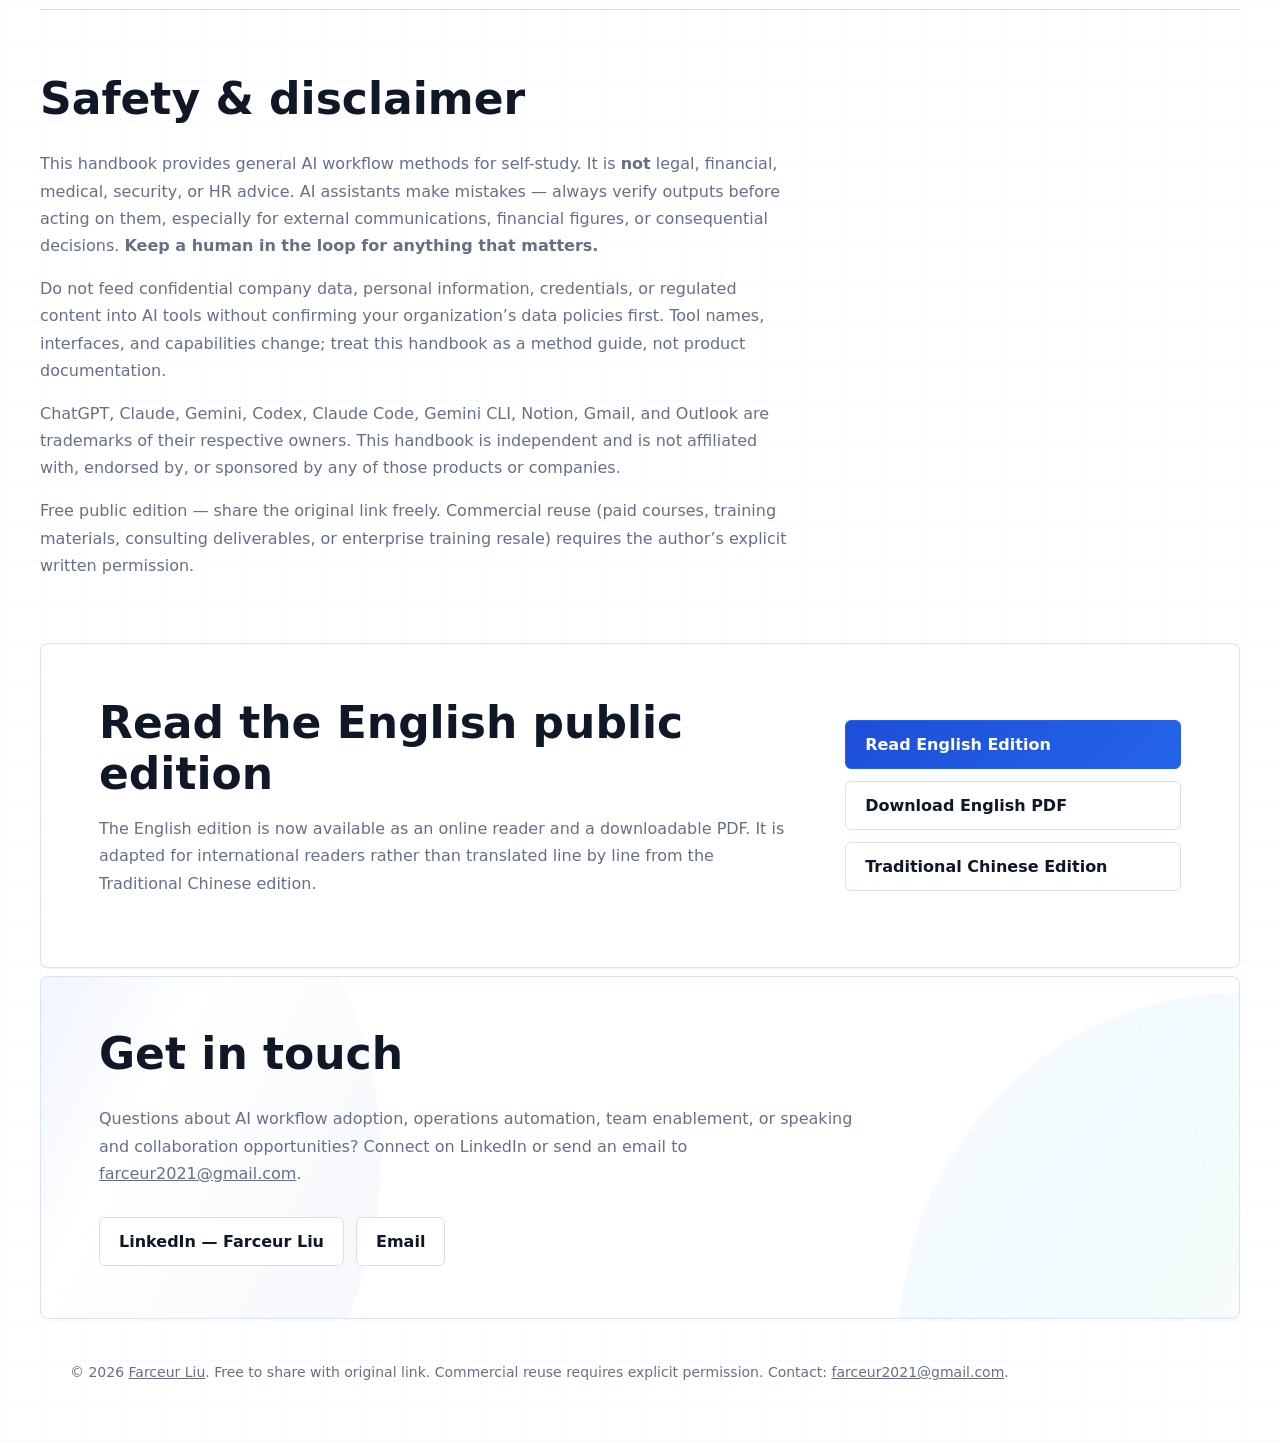
==== commit d0d3edf9: "新增英文公開版閱讀與 PDF" ====
--- a/english.html
+++ b/english.html
@@ -22,22 +22,23 @@
   <meta name="twitter:description" content="English overview of a Traditional Chinese handbook about turning AI tools into assignable, verifiable, repeatable work processes.">
   <meta name="twitter:image" content="https://farceurliu.github.io/ai-butler-handbook/assets/social-preview.png">
   <link rel="icon" href="assets/favicon.svg" type="image/svg+xml">
-  <link rel="stylesheet" href="assets/styles.css?v=20260507-lang-switch">
+  <link rel="stylesheet" href="assets/styles.css?v=20260508-english-edition">
+  <script data-goatcounter="https://farceur-ai-butler.goatcounter.com/count" async src="https://gc.zgo.at/count.js"></script>
 </head>
 <body>
 <header class="site-header">
   <a class="brand" href="index.html">AI Workflow Handbook</a>
   <nav aria-label="Main navigation">
     <a class="" href="index.html">Home</a>
-    <a class="" href="read.html">Read Chinese Edition</a>
+    <a class="" href="read-en.html">Read Online</a>
     <span class="language-switch" aria-label="Language switch">
       <a class="" href="index.html" lang="zh-Hant">TW</a>
       <span aria-hidden="true">|</span>
       <a class="active" href="english.html" lang="en">EN</a>
     </span>
-    <a href="downloads/從零開始養成我的AI管家_免費公開版_v1.0.pdf">PDF</a>
-    <a href="https://www.linkedin.com/in/farceur-liu-636864b5/" target="_blank" rel="noopener noreferrer">LinkedIn</a>
-    <a href="mailto:farceur2021@gmail.com">Email</a>
+    <a href="downloads/ai-work-assistant-handbook_public-edition_v1.0_en.pdf" data-goatcounter-click="nav-pdf-download">PDF</a>
+    <a href="https://www.linkedin.com/in/farceur-liu-636864b5/" target="_blank" rel="noopener noreferrer" data-goatcounter-click="nav-linkedin">LinkedIn</a>
+    <a href="mailto:farceur2021@gmail.com" data-goatcounter-click="nav-email">Email</a>
   </nav>
 </header>
 <main>
@@ -45,11 +46,11 @@
     <div class="hero-copy">
       <p class="eyebrow">English Overview</p>
       <h1><span>Turn AI into</span><span>repeatable work</span></h1>
-      <p class="lead"><span>A practical overview of a Traditional Chinese handbook about AI workflows.</span><span>Use fewer tools. Delegate better. Verify outputs. Save what works.</span></p>
+      <p class="lead"><span>A practical handbook for turning mainstream AI tools into repeatable work processes.</span><span>Use fewer tools. Delegate better. Verify outputs. Save what works.</span></p>
       <div class="hero-actions">
-        <a class="button primary" href="read.html">Read Chinese Edition</a>
-        <a class="button" href="downloads/從零開始養成我的AI管家_免費公開版_v1.0.pdf">Download Chinese PDF</a>
-        <a class="button" href="https://www.linkedin.com/in/farceur-liu-636864b5/" target="_blank" rel="noopener noreferrer">Connect on LinkedIn</a>
+        <a class="button primary" href="read-en.html" data-goatcounter-click="english-hero-read-en">Read English Edition</a>
+        <a class="button" href="downloads/ai-work-assistant-handbook_public-edition_v1.0_en.pdf" data-goatcounter-click="english-hero-download-en-pdf">Download English PDF</a>
+        <a class="button" href="https://www.linkedin.com/in/farceur-liu-636864b5/" target="_blank" rel="noopener noreferrer" data-goatcounter-click="english-hero-linkedin">Connect on LinkedIn</a>
       </div>
       <div class="proof-row" aria-label="Book highlights">
         <span><strong>v1.0</strong> Free public edition</span>
@@ -147,12 +148,13 @@
 
   <section class="reading-section">
     <div>
-      <h2>Full edition: Traditional Chinese</h2>
-      <p>This page is an English overview. The complete handbook is currently available in Traditional Chinese, with an online reader and a PDF version. If you do not read Chinese, this page gives you the core method and context; you are welcome to connect for English discussion.</p>
+      <h2>Read the English public edition</h2>
+      <p>The English edition is now available as an online reader and a downloadable PDF. It is adapted for international readers rather than translated line by line from the Traditional Chinese edition.</p>
     </div>
     <div class="reading-actions">
-      <a class="button primary" href="read.html">Read Chinese Edition</a>
-      <a class="button" href="downloads/從零開始養成我的AI管家_免費公開版_v1.0.pdf">Download Chinese PDF</a>
+      <a class="button primary" href="read-en.html" data-goatcounter-click="english-cta-read-en">Read English Edition</a>
+      <a class="button" href="downloads/ai-work-assistant-handbook_public-edition_v1.0_en.pdf" data-goatcounter-click="english-cta-download-en-pdf">Download English PDF</a>
+      <a class="button" href="read.html" data-goatcounter-click="english-cta-read-zh">Traditional Chinese Edition</a>
     </div>
   </section>
 
@@ -163,14 +165,14 @@
       </div>
       <p class="section-copy">Questions about AI workflow adoption, operations automation, team enablement, or speaking and collaboration opportunities? Connect on LinkedIn or send an email to <a href="mailto:farceur2021@gmail.com">farceur2021@gmail.com</a>.</p>
       <div class="hero-actions">
-        <a class="button" href="https://www.linkedin.com/in/farceur-liu-636864b5/" target="_blank" rel="noopener noreferrer">LinkedIn &mdash; Farceur Liu</a>
-        <a class="button" href="mailto:farceur2021@gmail.com">Email</a>
+        <a class="button" href="https://www.linkedin.com/in/farceur-liu-636864b5/" target="_blank" rel="noopener noreferrer" data-goatcounter-click="english-contact-linkedin">LinkedIn &mdash; Farceur Liu</a>
+        <a class="button" href="mailto:farceur2021@gmail.com" data-goatcounter-click="english-contact-email">Email</a>
       </div>
     </div>
   </section>
 </main>
 <footer>
-  <p>&copy; 2026 <a href="https://www.linkedin.com/in/farceur-liu-636864b5/" target="_blank" rel="noopener noreferrer">Farceur Liu</a>. Free to share with original link. Commercial reuse requires explicit permission. Contact: <a href="mailto:farceur2021@gmail.com">farceur2021@gmail.com</a>.</p>
+  <p>&copy; 2026 <a href="https://www.linkedin.com/in/farceur-liu-636864b5/" target="_blank" rel="noopener noreferrer" data-goatcounter-click="english-footer-linkedin">Farceur Liu</a>. Free to share with original link. Commercial reuse requires explicit permission. Contact: <a href="mailto:farceur2021@gmail.com" data-goatcounter-click="english-footer-email">farceur2021@gmail.com</a>.</p>
 </footer>
 </body>
 </html>
--- a/assets/styles.css
+++ b/assets/styles.css
@@ -532,6 +532,11 @@
   margin-top: 24px;
   font-size: 17px;
 }
+.book hr {
+  border: 0;
+  border-top: 1px solid var(--line);
+  margin: 28px 0;
+}
 .book p,
 .book li {
   color: #26323a;
@@ -651,7 +656,8 @@
   }
   .toc {
     position: static;
-    max-height: none;
+    max-height: 300px;
+    overflow: auto;
   }
   .book {
     padding: 28px 20px;
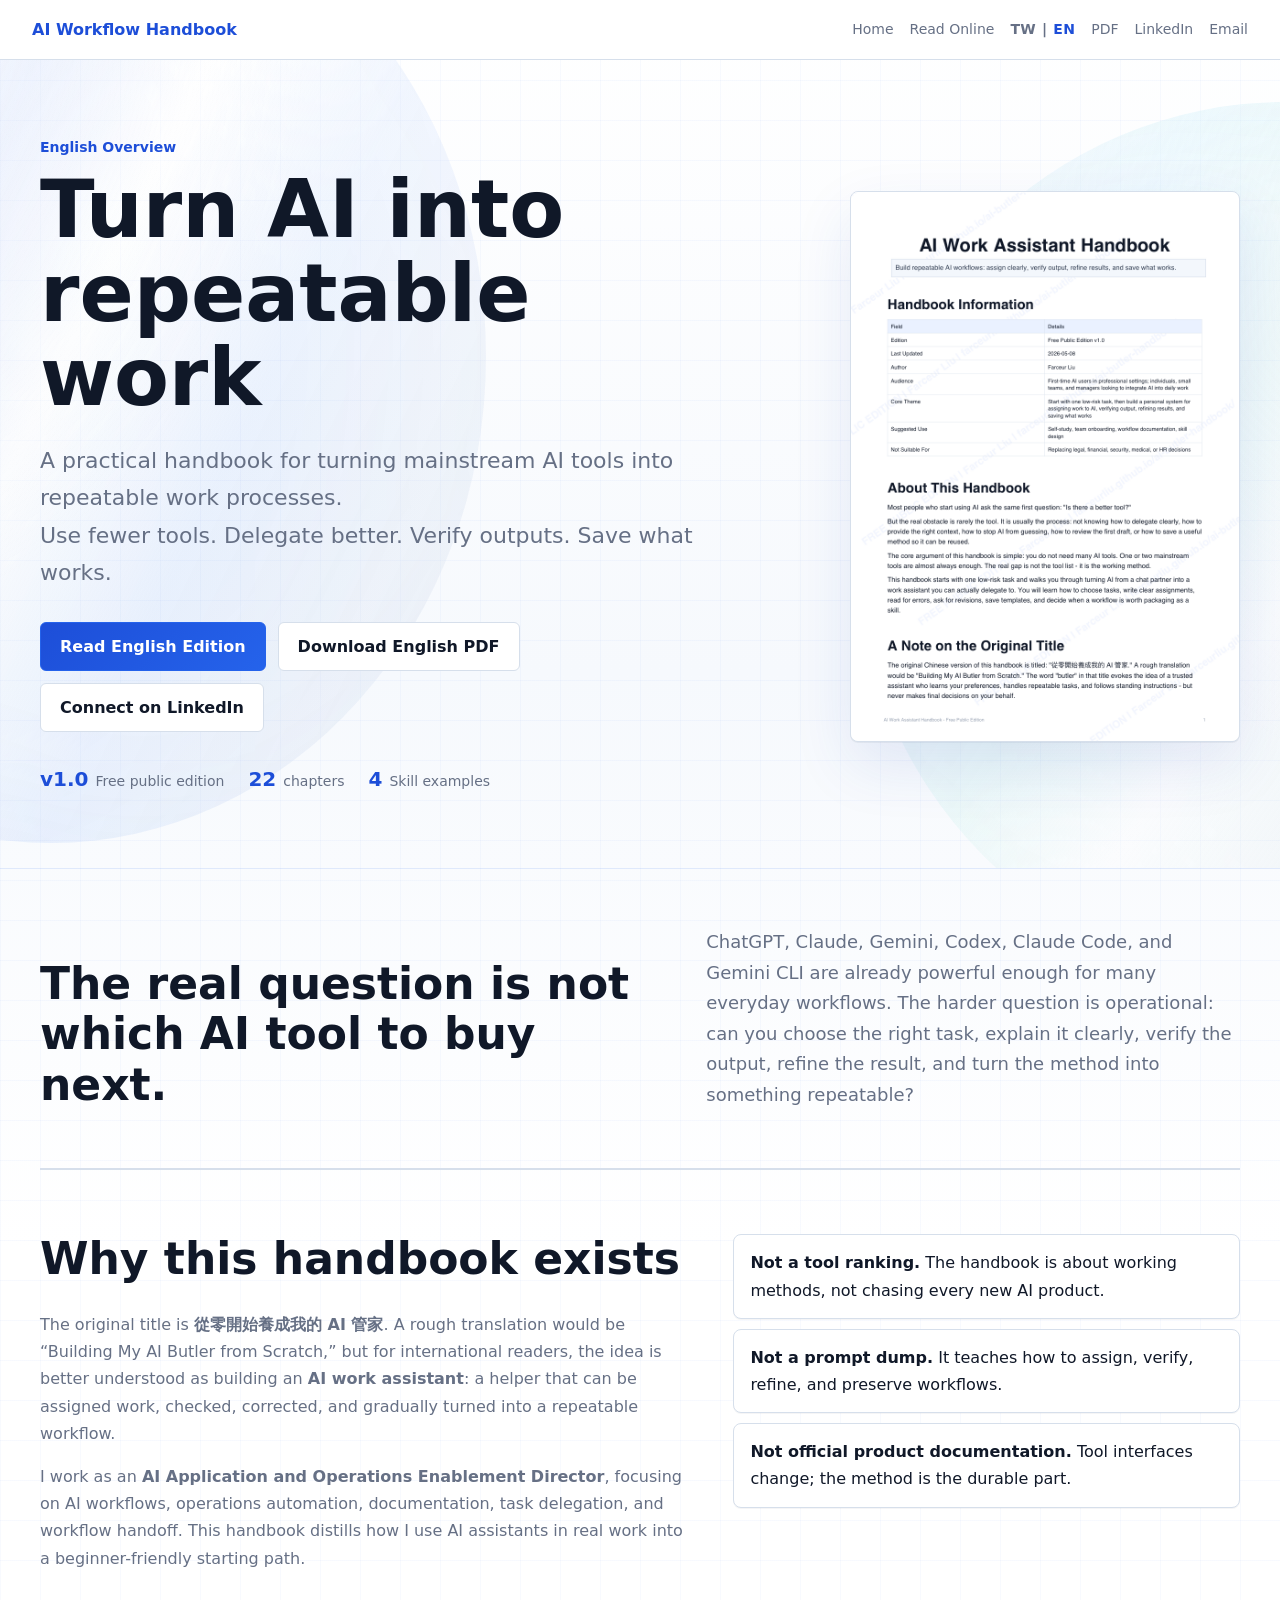
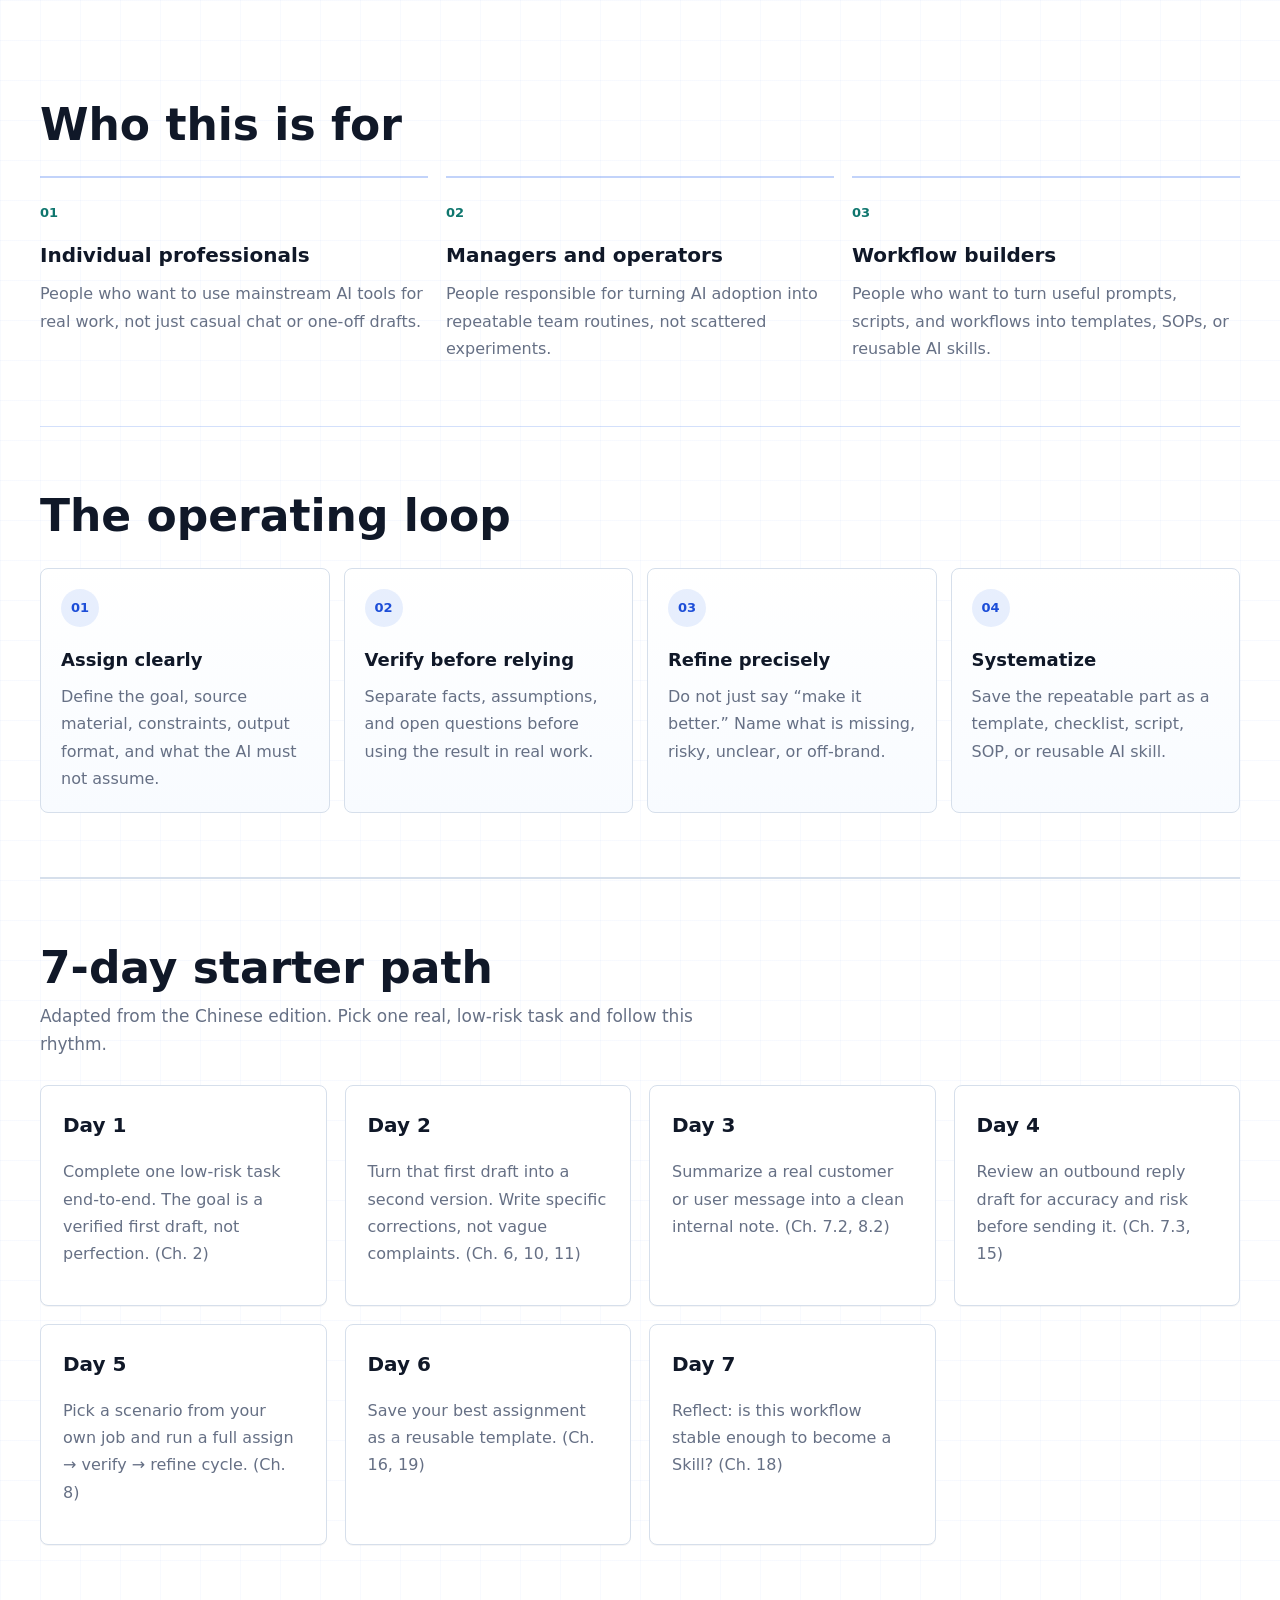
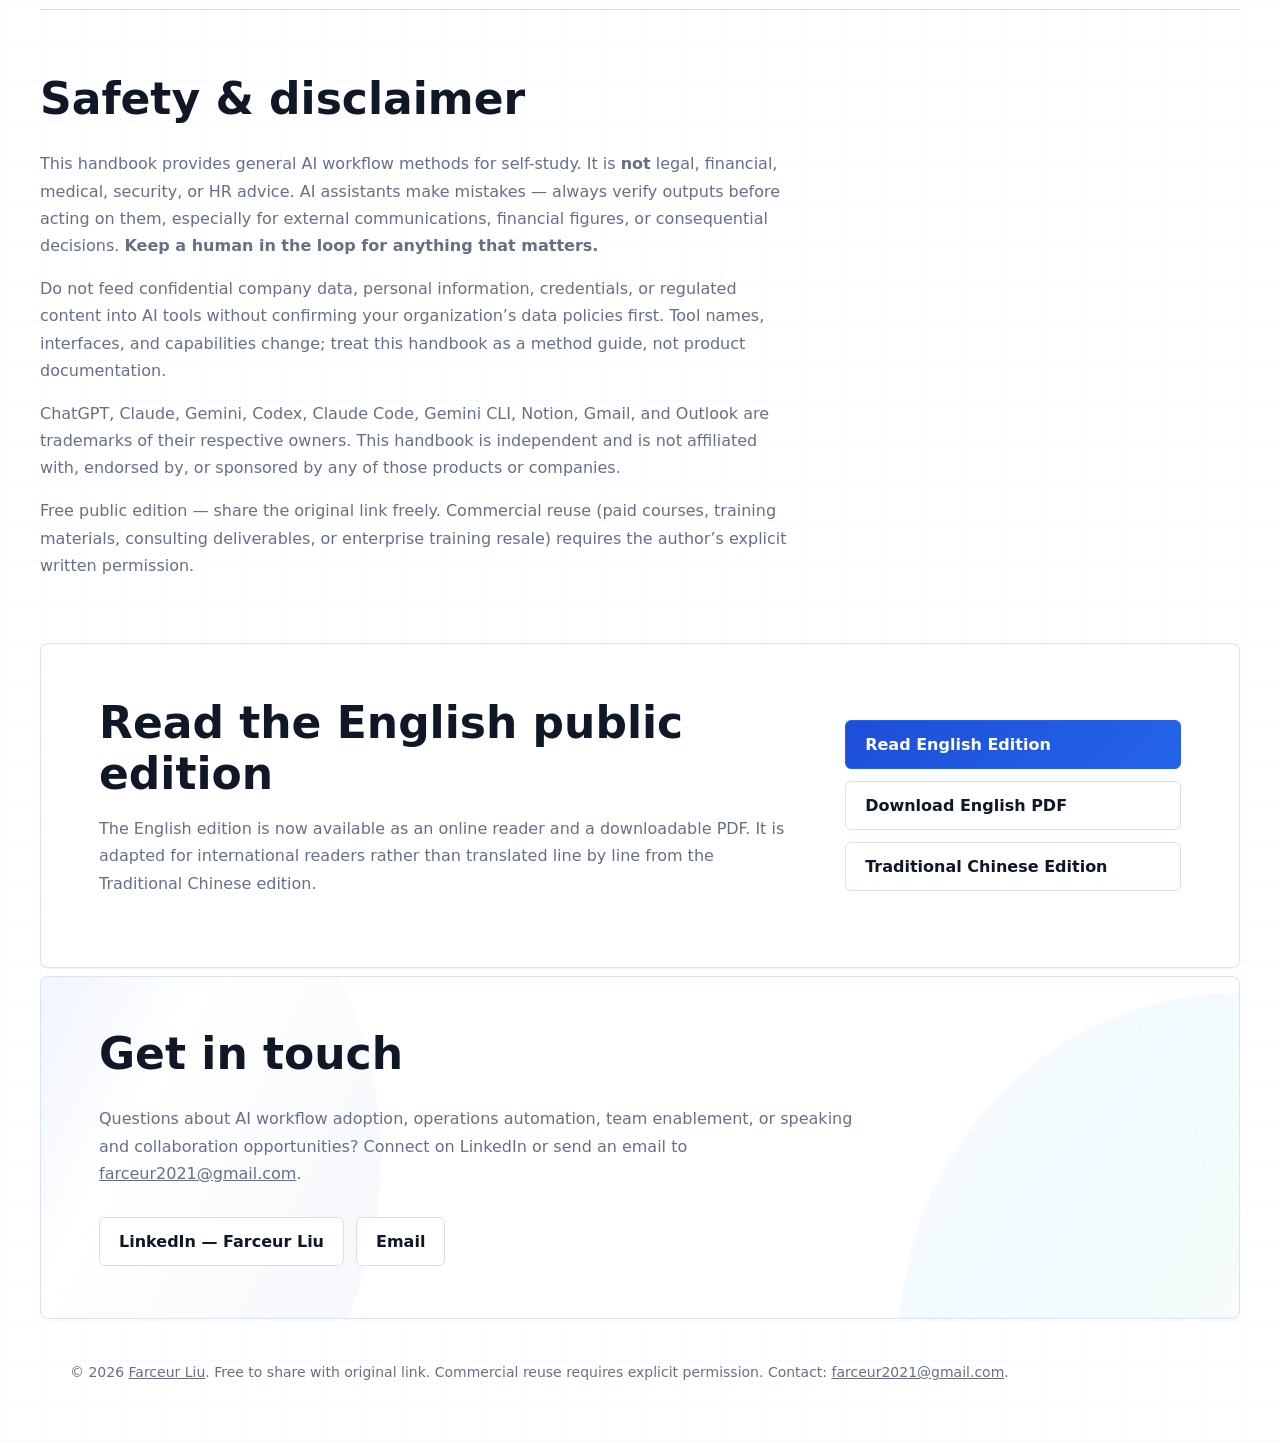
==== commit 296009a9: "調整雙語網站預覽圖" ====
--- a/english.html
+++ b/english.html
@@ -12,17 +12,17 @@
   <meta property="og:url" content="https://farceurliu.github.io/ai-butler-handbook/english.html">
   <meta property="og:site_name" content="AI Work Assistant Handbook">
   <meta property="og:locale" content="en_US">
-  <meta property="og:image" content="https://farceurliu.github.io/ai-butler-handbook/assets/social-preview.png">
-  <meta property="og:image:secure_url" content="https://farceurliu.github.io/ai-butler-handbook/assets/social-preview.png">
+  <meta property="og:image" content="https://farceurliu.github.io/ai-butler-handbook/assets/social-preview-en.png?v=20260508-bilingual-previews">
+  <meta property="og:image:secure_url" content="https://farceurliu.github.io/ai-butler-handbook/assets/social-preview-en.png?v=20260508-bilingual-previews">
   <meta property="og:image:width" content="1200">
   <meta property="og:image:height" content="630">
   <meta property="og:image:alt" content="Free public AI work assistant handbook preview image">
   <meta name="twitter:card" content="summary_large_image">
   <meta name="twitter:title" content="AI Work Assistant Handbook | English Overview">
   <meta name="twitter:description" content="English overview of a Traditional Chinese handbook about turning AI tools into assignable, verifiable, repeatable work processes.">
-  <meta name="twitter:image" content="https://farceurliu.github.io/ai-butler-handbook/assets/social-preview.png">
+  <meta name="twitter:image" content="https://farceurliu.github.io/ai-butler-handbook/assets/social-preview-en.png?v=20260508-bilingual-previews">
   <link rel="icon" href="assets/favicon.svg" type="image/svg+xml">
-  <link rel="stylesheet" href="assets/styles.css?v=20260508-english-edition">
+  <link rel="stylesheet" href="assets/styles.css?v=20260508-bilingual-previews">
   <script data-goatcounter="https://farceur-ai-butler.goatcounter.com/count" async src="https://gc.zgo.at/count.js"></script>
 </head>
 <body>
@@ -60,7 +60,7 @@
     </div>
     <div class="hero-showcase launch-showcase" aria-label="AI Work Assistant Handbook preview">
       <figure class="cover launch-cover">
-        <img src="assets/cover-preview.png" alt="Chinese AI work assistant handbook preview">
+        <img src="assets/cover-preview-en.png" alt="English AI work assistant handbook preview">
       </figure>
     </div>
   </section>
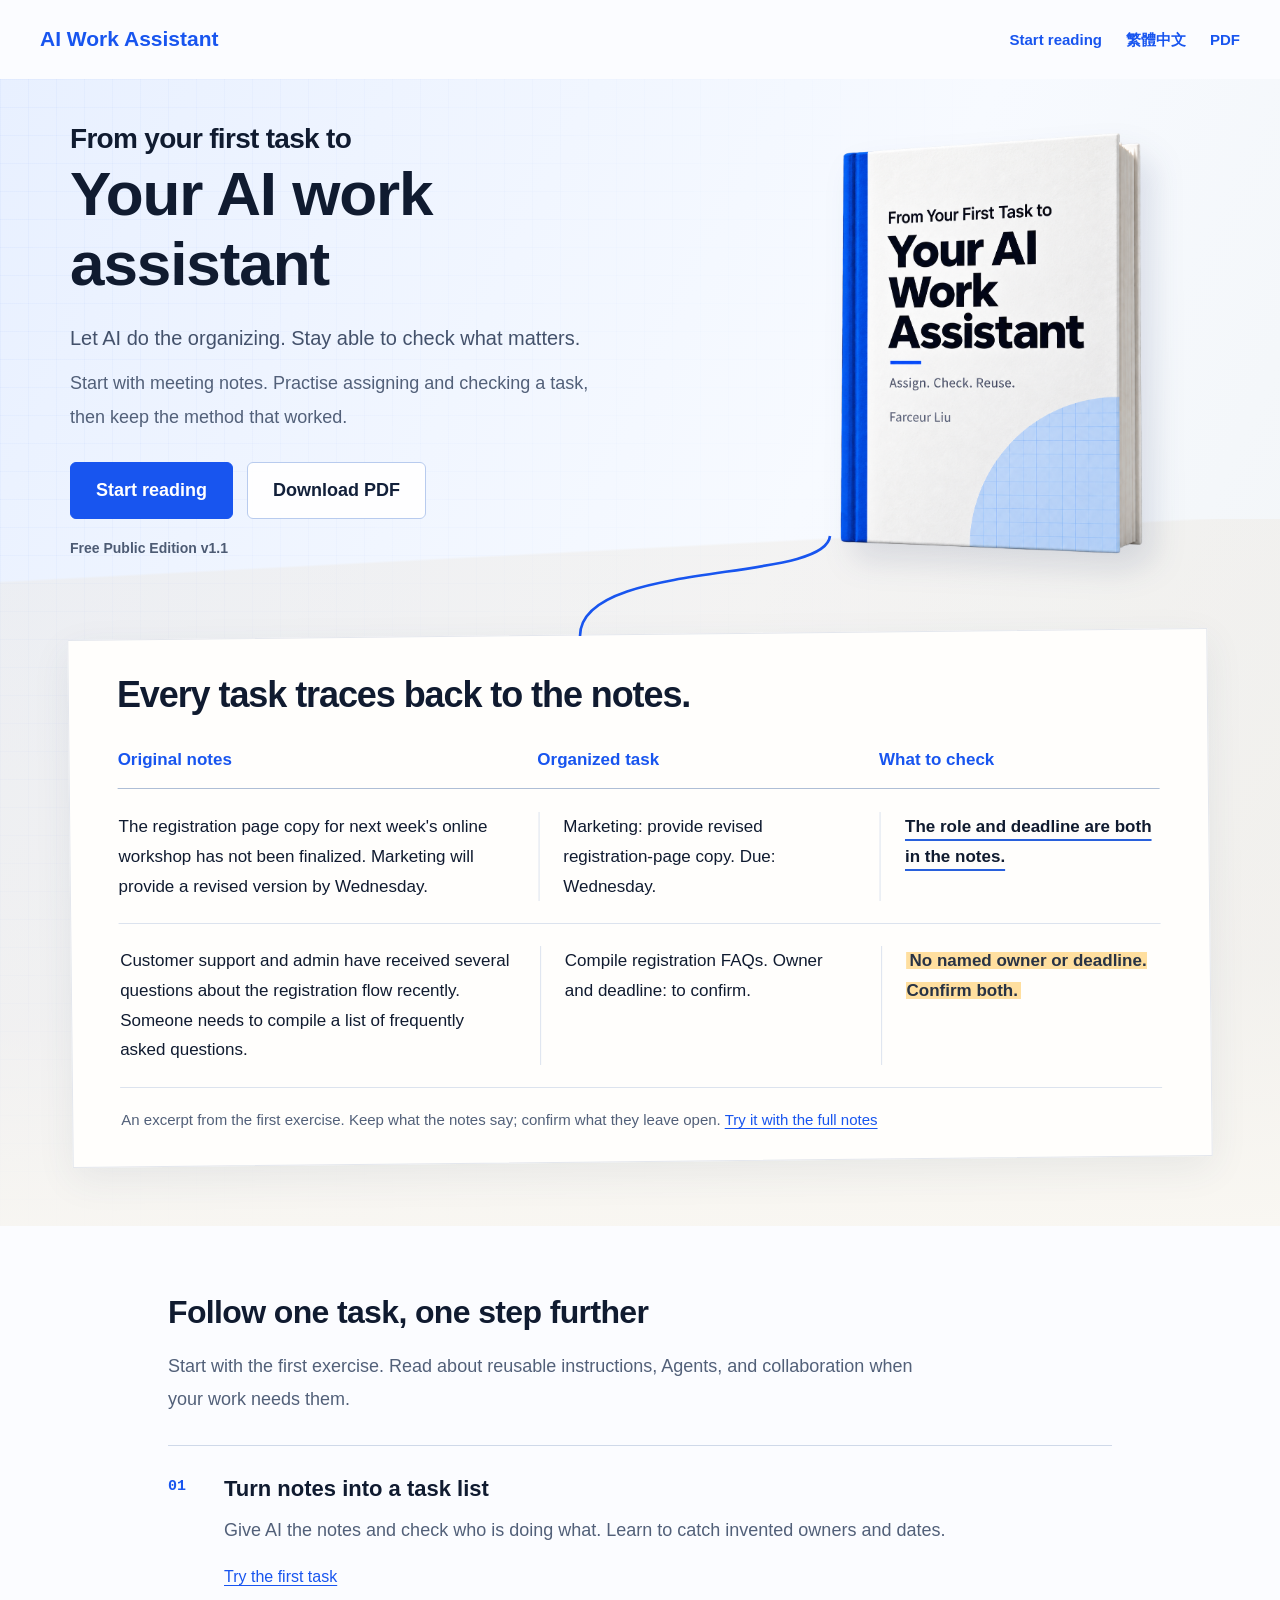
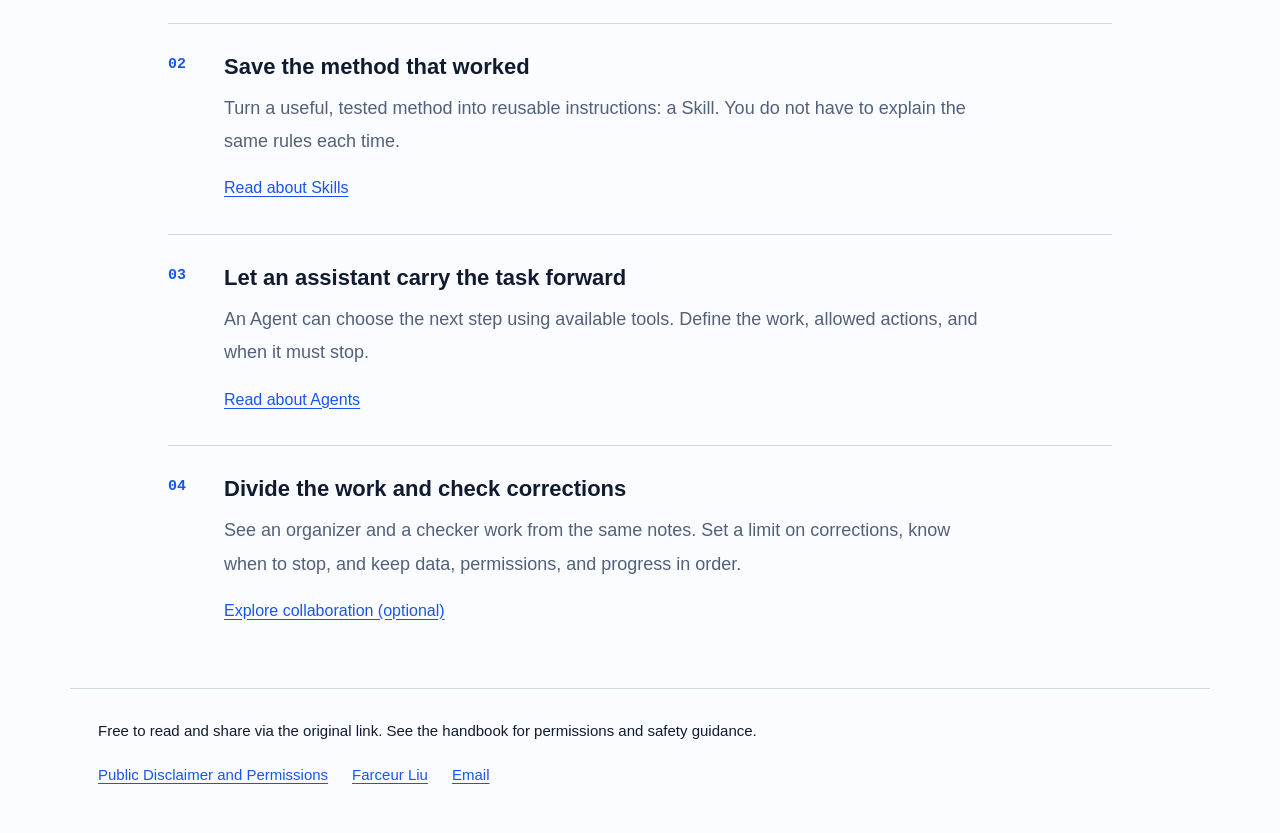
==== commit a8887810: "更新雙語 AI 管家手冊 v1.1 與新版閱讀入口" ====
--- a/english.html
+++ b/english.html
@@ -1,178 +1,74 @@
 <!doctype html>
-<html lang="en">
-<head>
-  <meta charset="utf-8">
-  <meta name="viewport" content="width=device-width, initial-scale=1">
-  <title>AI Work Assistant Handbook | English Overview</title>
-  <meta name="description" content="English overview of a Traditional Chinese handbook about turning AI tools into assignable, verifiable, repeatable work processes.">
-  <link rel="canonical" href="https://farceurliu.github.io/ai-butler-handbook/english.html">
-  <meta property="og:title" content="AI Work Assistant Handbook | English Overview">
-  <meta property="og:description" content="English overview of a Traditional Chinese handbook about turning AI tools into assignable, verifiable, repeatable work processes.">
-  <meta property="og:type" content="website">
-  <meta property="og:url" content="https://farceurliu.github.io/ai-butler-handbook/english.html">
-  <meta property="og:site_name" content="AI Work Assistant Handbook">
-  <meta property="og:locale" content="en_US">
-  <meta property="og:image" content="https://farceurliu.github.io/ai-butler-handbook/assets/social-preview-en.png?v=20260508-bilingual-previews">
-  <meta property="og:image:secure_url" content="https://farceurliu.github.io/ai-butler-handbook/assets/social-preview-en.png?v=20260508-bilingual-previews">
-  <meta property="og:image:width" content="1200">
-  <meta property="og:image:height" content="630">
-  <meta property="og:image:alt" content="Free public AI work assistant handbook preview image">
-  <meta name="twitter:card" content="summary_large_image">
-  <meta name="twitter:title" content="AI Work Assistant Handbook | English Overview">
-  <meta name="twitter:description" content="English overview of a Traditional Chinese handbook about turning AI tools into assignable, verifiable, repeatable work processes.">
-  <meta name="twitter:image" content="https://farceurliu.github.io/ai-butler-handbook/assets/social-preview-en.png?v=20260508-bilingual-previews">
-  <link rel="icon" href="assets/favicon.svg" type="image/svg+xml">
-  <link rel="stylesheet" href="assets/styles.css?v=20260508-bilingual-previews">
-  <script data-goatcounter="https://farceur-ai-butler.goatcounter.com/count" async src="https://gc.zgo.at/count.js"></script>
-</head>
-<body>
-<header class="site-header">
-  <a class="brand" href="index.html">AI Workflow Handbook</a>
-  <nav aria-label="Main navigation">
-    <a class="" href="index.html">Home</a>
-    <a class="" href="read-en.html">Read Online</a>
-    <span class="language-switch" aria-label="Language switch">
-      <a class="" href="index.html" lang="zh-Hant">TW</a>
-      <span aria-hidden="true">|</span>
-      <a class="active" href="english.html" lang="en">EN</a>
-    </span>
-    <a href="downloads/ai-work-assistant-handbook_public-edition_v1.0_en.pdf" data-goatcounter-click="nav-pdf-download">PDF</a>
-    <a href="https://www.linkedin.com/in/farceur-liu-636864b5/" target="_blank" rel="noopener noreferrer" data-goatcounter-click="nav-linkedin">LinkedIn</a>
-    <a href="mailto:farceur2021@gmail.com" data-goatcounter-click="nav-email">Email</a>
-  </nav>
-</header>
-<main>
-  <section class="hero launch-hero">
-    <div class="hero-copy">
-      <p class="eyebrow">English Overview</p>
-      <h1><span>Turn AI into</span><span>repeatable work</span></h1>
-      <p class="lead"><span>A practical handbook for turning mainstream AI tools into repeatable work processes.</span><span>Use fewer tools. Delegate better. Verify outputs. Save what works.</span></p>
-      <div class="hero-actions">
-        <a class="button primary" href="read-en.html" data-goatcounter-click="english-hero-read-en">Read English Edition</a>
-        <a class="button" href="downloads/ai-work-assistant-handbook_public-edition_v1.0_en.pdf" data-goatcounter-click="english-hero-download-en-pdf">Download English PDF</a>
-        <a class="button" href="https://www.linkedin.com/in/farceur-liu-636864b5/" target="_blank" rel="noopener noreferrer" data-goatcounter-click="english-hero-linkedin">Connect on LinkedIn</a>
-      </div>
-      <div class="proof-row" aria-label="Book highlights">
-        <span><strong>v1.0</strong> Free public edition</span>
-        <span><strong>22</strong> chapters</span>
-        <span><strong>4</strong> Skill examples</span>
-      </div>
-    </div>
-    <div class="hero-showcase launch-showcase" aria-label="AI Work Assistant Handbook preview">
-      <figure class="cover launch-cover">
-        <img src="assets/cover-preview-en.png" alt="English AI work assistant handbook preview">
-      </figure>
-    </div>
-  </section>
+<html lang="en"><head><meta charset="utf-8"><meta name="viewport" content="width=device-width,initial-scale=1">
+<meta name="description" content="Start with meeting notes. Learn to assign, verify and reuse AI work."><meta name="robots" content="index,follow"><link rel="canonical" href="https://farceurliu.github.io/ai-butler-handbook/english.html"><link rel="alternate" hreflang="zh-Hant" href="https://farceurliu.github.io/ai-butler-handbook/index.html"><link rel="alternate" hreflang="en" href="https://farceurliu.github.io/ai-butler-handbook/english.html"><meta property="og:title" content="AI Work Assistant Handbook"><meta property="og:description" content="Start with meeting notes. Learn to assign, verify and reuse AI work."><meta property="og:type" content="website"><meta property="og:url" content="https://farceurliu.github.io/ai-butler-handbook/english.html"><meta property="og:image" content="https://farceurliu.github.io/ai-butler-handbook/assets/social-preview-en.png?v=20261029-v11"><meta property="og:image:width" content="1200"><meta property="og:image:height" content="630"><meta name="twitter:card" content="summary_large_image"><meta name="twitter:image" content="https://farceurliu.github.io/ai-butler-handbook/assets/social-preview-en.png?v=20261029-v11"><link rel="icon" href="assets/favicon.svg" type="image/svg+xml"><title>AI Work Assistant Handbook</title><style>
+:root{color-scheme:light;--ink:#172b38;--muted:#53646f;--line:#d9e0e4;--accent:#245f8e;--paper:#fff}
+*{box-sizing:border-box}html{scroll-padding-top:24px}body{margin:0;background:#f4f6f8;color:var(--ink);font-family:-apple-system,BlinkMacSystemFont,"PingFang TC","Microsoft JhengHei",Arial,sans-serif;line-height:1.85}a{color:var(--accent);text-underline-offset:3px;overflow-wrap:anywhere}a:hover{text-decoration-thickness:2px}a:focus-visible,summary:focus-visible,pre:focus-visible,.table-wrap:focus-visible{outline:3px solid #c57815;outline-offset:4px}.skip{position:absolute;left:12px;top:-100px;background:#fff;padding:8px}.skip:focus{top:8px;z-index:10}
+.site-header{max-width:1320px;margin:auto;padding:20px;display:flex;align-items:center;justify-content:space-between;gap:20px;border-bottom:1px solid var(--line)}.brand{font-weight:700;text-decoration:none;color:var(--ink)}.header-links{display:flex;gap:18px;flex-wrap:wrap;font-size:14px}.reader-layout{width:min(1320px,calc(100% - 40px));margin:auto;display:grid;grid-template-columns:235px minmax(0,1fr);gap:32px;align-items:start;padding:30px 0 60px}.toc{position:sticky;top:24px;max-height:calc(100vh - 48px);overflow:auto;padding:18px 14px;background:var(--paper);border:1px solid var(--line);border-radius:8px}.toc strong{display:block;margin-bottom:8px}.toc a,.mobile-toc a{display:block;text-decoration:none;font-size:14px;line-height:1.5;padding:7px 0;color:var(--muted)}.toc a:hover,.mobile-toc a:hover{color:var(--accent)}.mobile-toc{display:none}.book{min-width:0;background:var(--paper);border:1px solid var(--line);border-radius:8px;padding:40px clamp(24px,4.5vw,66px);overflow-wrap:anywhere}.edition{color:var(--muted);font-size:13px;margin-top:0}.book h1{font-size:clamp(30px,3.8vw,46px);line-height:1.3;margin:12px 0 28px;letter-spacing:0}.book h2{font-size:26px;line-height:1.5;margin:48px 0 22px;padding-top:24px;border-top:1px solid var(--line)}.book h3{font-size:21px;line-height:1.5;margin:32px 0 14px}.book h4,.book h5,.book h6{font-size:18px;line-height:1.5;margin:24px 0 12px}.book p{margin:0 0 18px}.book li{margin:6px 0}.book ul,.book ol{padding-left:1.65em;margin:14px 0 22px}blockquote{margin:22px 0;padding:14px 18px;border-left:4px solid var(--accent);background:#f1f6fa;color:#344e61}pre{white-space:pre-wrap;overflow-wrap:anywhere;word-break:break-word;background:#f1f4f7;border:1px solid var(--line);border-radius:5px;padding:18px;font-size:14px;line-height:1.75;tab-size:2}code{font-family:ui-monospace,SFMono-Regular,Menlo,Consolas,"PingFang TC",monospace;font-size:.9em}p code,li code,td code{background:#edf3f7;padding:1px 4px;border-radius:3px}.table-wrap{max-width:100%;overflow-x:auto;margin:20px 0 28px}table{border-collapse:collapse;min-width:100%;font-size:14px;line-height:1.65}th,td{border:1px solid var(--line);padding:10px 12px;text-align:left;vertical-align:top;min-width:95px}th{background:#edf3f7}figure{margin:28px 0}img{display:block;max-width:100%;height:auto;margin:auto}figcaption{font-size:13px;color:var(--muted);margin-top:10px;line-height:1.6}hr{border:0;border-top:1px solid var(--line);margin:28px 0}.book-footer{border-top:1px solid var(--line);margin-top:40px;padding-top:20px;font-size:14px;display:flex;gap:20px;flex-wrap:wrap}
+/* A book-like display face; the instructions, examples and navigation remain
+   system sans. No downloaded fonts or additional asset requests. */
+.book{font-size:17px;line-height:1.85}
+.book article,.book>.edition,.book-footer{max-width:44rem;margin-left:auto;margin-right:auto}
+.book h1,.book h2{font-family:"Iowan Old Style","Songti TC","Noto Serif CJK TC",Georgia,serif;font-weight:600}
+.book h1{font-size:44px;line-height:1.45;text-wrap:balance}
+.book h2{font-size:29px;line-height:1.55;margin-top:56px}
+.book h3{font-size:22px;font-weight:650;margin-top:36px}
+.book h4,.book h5,.book h6{font-size:18px;font-weight:650}
+.book strong{font-weight:700}
+.book .study-label{margin-top:30px;margin-bottom:10px;font-size:16px}
+.study-label strong{display:block;margin-bottom:5px;color:var(--ink)}
+.study-label+ul,.study-label+ol{margin-top:6px}
+pre{font-size:14.5px;line-height:1.75}pre code{font-size:1em}
+table{font-size:15px}figcaption{font-size:14px;line-height:1.7}
+.edition a{color:inherit;text-decoration:none}.edition a:hover{text-decoration:underline}
+.figure-link{display:block}.figure-zoom{display:inline-block;font-size:15px;margin-top:6px;padding:8px 0}
+.reader-layout{grid-template-columns:260px minmax(0,1fr)}
+/* Keep the last navigation item visible at the initial header/layout offset,
+   before the sticky sidebar reaches its 24px top position. Screen-only: PDF
+   layout and the separate mobile contents control are unaffected. */
+@media screen and (min-width:861px){.toc{max-height:calc(100vh - 130px)}}
+.toc-group+.toc-group{margin-top:22px;padding-top:16px;border-top:1px solid var(--line)}
+.toc-group-title{font-size:14px;font-weight:700;line-height:1.5;margin:0 0 8px;color:var(--ink)}
+.toc-group ul{list-style:none;margin:0;padding:0}.toc-group li{margin:0}
+.toc .toc-link,.mobile-toc .toc-link{display:grid;grid-template-columns:28px minmax(0,1fr);align-items:start;gap:9px;padding:9px 4px;line-height:1.6;border-radius:4px}
+.toc-link .chapter-number{font-size:12.5px;font-weight:600;line-height:24px;text-align:center;background:#edf3f7;color:#245f8e;border-radius:4px}
+.toc .toc-link:hover,.mobile-toc .toc-link:hover{background:#f3f6fa;color:#174d75}
+.toc .toc-link:active,.mobile-toc .toc-link:active{background:#e4eef6;color:#153e63}
+.toc .toc-link[aria-current="location"],.mobile-toc .toc-link[aria-current="location"]{background:#e4eef6;color:#153e63;font-weight:700;text-decoration:underline;text-underline-offset:4px}
+@media(prefers-reduced-motion:no-preference){.toc-link,.header-links a{transition:background-color .12s ease,color .12s ease}}
+.mobile-toc[open] summary{margin-bottom:12px}.mobile-toc .toc-link{font-size:15px}
+@media screen and (max-width:480px){html[lang="en"] .table-wrap::before{content:"Swipe horizontally to see all columns.";display:block;font-size:14px;line-height:1.6;margin-bottom:8px;color:var(--muted)}html[lang="en"] table{min-width:30rem}html[lang="en"] th,html[lang="en"] td{min-width:10rem;overflow-wrap:normal;word-break:normal;hyphens:none}}
+@media(max-width:860px){.site-header{align-items:flex-start}.reader-layout{display:block;width:min(760px,calc(100% - 28px));padding-top:18px}.toc{display:none}.mobile-toc{display:block;background:white;border:1px solid var(--line);border-radius:6px;padding:12px 16px;margin-bottom:16px}.mobile-toc summary{cursor:pointer;font-weight:600}.mobile-toc nav{padding-top:10px}.book{padding:28px 22px}.book h1{font-size:34px}.book h2{font-size:26px}.book h3{font-size:21px}.site-header{padding:16px 14px}.header-links{gap:8px 16px}.brand{font-size:15px}}
+@media(max-width:400px){.site-header{display:block}.header-links{margin-top:10px}.book{padding:24px 17px}.book h1{font-size:31px}.book h2{font-size:25px}pre{font-size:14px;padding:13px}}
+@page{size:A4;margin:18mm 17mm 20mm;@bottom-left{content:"AI Work Assistant Handbook · v1.1";font:8pt Arial;color:#53646f}@bottom-right{content:counter(page) " / " counter(pages);font:8pt Arial;color:#53646f}}
+@media print{html{scroll-padding:0}body{background:white;font-size:10pt;line-height:1.65;-webkit-print-color-adjust:exact;print-color-adjust:exact}.site-header,.toc,.mobile-toc,.skip,.book-footer{display:none!important}.reader-layout{display:block;width:auto;margin:0;padding:0}.book{border:0;border-radius:0;padding:0;overflow-wrap:anywhere}.edition{font-size:8pt;margin-bottom:10pt}.book h1{font-size:25pt;line-height:1.3;margin:0 0 18pt}.book h2{font-size:17pt;line-height:1.4;margin:26pt 0 12pt;padding-top:12pt}.book h3{font-size:13pt;line-height:1.4;margin:18pt 0 9pt}.book h4,.book h5,.book h6{font-size:11pt;margin:14pt 0 7pt}h1,h2,h3,h4,h5,h6{break-after:avoid-page;page-break-after:avoid}p,li{orphans:3;widows:3}.book p{margin:0 0 9pt}.book ul,.book ol{margin:7pt 0 12pt}.book li{margin:3pt 0}pre{font-size:8.4pt;line-height:1.55;padding:9pt;white-space:pre-wrap;overflow:visible;break-inside:auto;box-decoration-break:clone}pre code{font-size:1em}blockquote{padding:8pt 10pt;margin:12pt 0;break-inside:auto}.table-wrap{overflow:visible;margin:12pt 0;break-inside:auto}table{width:100%;table-layout:fixed;min-width:0;font-size:8pt;line-height:1.55}thead{display:table-header-group}th,td{min-width:0;padding:6pt;overflow-wrap:anywhere;word-break:normal}tr{break-inside:avoid-page}figure{break-inside:avoid-page;margin:14pt 0}figure img{max-height:210mm;width:auto;max-width:100%}figcaption{font-size:8pt;margin-top:6pt}a{color:inherit;text-decoration:underline}}
+@media print{.book{font-size:10.5pt;line-height:1.7}.book article,.edition{max-width:none}.book .study-label{font-size:10pt;margin:14pt 0 6pt;break-after:avoid-page}.study-label strong{margin-bottom:3pt}.book h1,.book h2{font-weight:600}.book h3,.book h4{font-weight:700}.figure-zoom{display:none}}
 
-  <section class="thesis-section launch-thesis">
-    <h2>The real question is not which AI tool to buy next.</h2>
-    <p>ChatGPT, Claude, Gemini, Codex, Claude Code, and Gemini CLI are already powerful enough for many everyday workflows. The harder question is operational: can you choose the right task, explain it clearly, verify the output, refine the result, and turn the method into something repeatable?</p>
-  </section>
-
-  <section class="split author-section">
-    <div>
-      <div class="section-heading">
-        <h2>Why this handbook exists</h2>
-      </div>
-      <p class="section-copy">The original title is <strong>從零開始養成我的 AI 管家</strong>. A rough translation would be &ldquo;Building My AI Butler from Scratch,&rdquo; but for international readers, the idea is better understood as building an <strong>AI work assistant</strong>: a helper that can be assigned work, checked, corrected, and gradually turned into a repeatable workflow.</p>
-      <p class="section-copy" style="margin-top:16px;">I work as an <strong>AI Application and Operations Enablement Director</strong>, focusing on AI workflows, operations automation, documentation, task delegation, and workflow handoff. This handbook distills how I use AI assistants in real work into a beginner-friendly starting path.</p>
-    </div>
-    <div class="reader-list">
-      <p><strong>Not a tool ranking.</strong> The handbook is about working methods, not chasing every new AI product.</p>
-      <p><strong>Not a prompt dump.</strong> It teaches how to assign, verify, refine, and preserve workflows.</p>
-      <p><strong>Not official product documentation.</strong> Tool interfaces change; the method is the durable part.</p>
-    </div>
-  </section>
-
-  <section class="problem-section">
-    <div class="section-heading">
-      <h2>Who this is for</h2>
-    </div>
-    <div class="problem-grid">
-      <div>
-        <span>01</span>
-        <h3>Individual professionals</h3>
-        <p>People who want to use mainstream AI tools for real work, not just casual chat or one-off drafts.</p>
-      </div>
-      <div>
-        <span>02</span>
-        <h3>Managers and operators</h3>
-        <p>People responsible for turning AI adoption into repeatable team routines, not scattered experiments.</p>
-      </div>
-      <div>
-        <span>03</span>
-        <h3>Workflow builders</h3>
-        <p>People who want to turn useful prompts, scripts, and workflows into templates, SOPs, or reusable AI skills.</p>
-      </div>
-    </div>
-  </section>
-
-  <section class="workflow-section">
-    <div class="section-heading">
-      <h2>The operating loop</h2>
-    </div>
-    <div class="workflow-steps">
-      <div><span>01</span><strong>Assign clearly</strong><p>Define the goal, source material, constraints, output format, and what the AI must not assume.</p></div>
-      <div><span>02</span><strong>Verify before relying</strong><p>Separate facts, assumptions, and open questions before using the result in real work.</p></div>
-      <div><span>03</span><strong>Refine precisely</strong><p>Do not just say &ldquo;make it better.&rdquo; Name what is missing, risky, unclear, or off-brand.</p></div>
-      <div><span>04</span><strong>Systematize</strong><p>Save the repeatable part as a template, checklist, script, SOP, or reusable AI skill.</p></div>
-    </div>
-  </section>
-
-  <section class="band outcome-section">
-    <div class="section-heading">
-      <h2>7-day starter path</h2>
-      <p style="color:var(--muted);margin-top:8px;font-size:17px;">Adapted from the Chinese edition. Pick one real, low-risk task and follow this rhythm.</p>
-    </div>
-    <div class="outcome-grid">
-      <div><h3>Day 1</h3><p>Complete one low-risk task end-to-end. The goal is a verified first draft, not perfection. (Ch. 2)</p></div>
-      <div><h3>Day 2</h3><p>Turn that first draft into a second version. Write specific corrections, not vague complaints. (Ch. 6, 10, 11)</p></div>
-      <div><h3>Day 3</h3><p>Summarize a real customer or user message into a clean internal note. (Ch. 7.2, 8.2)</p></div>
-      <div><h3>Day 4</h3><p>Review an outbound reply draft for accuracy and risk before sending it. (Ch. 7.3, 15)</p></div>
-      <div><h3>Day 5</h3><p>Pick a scenario from your own job and run a full assign &rarr; verify &rarr; refine cycle. (Ch. 8)</p></div>
-      <div><h3>Day 6</h3><p>Save your best assignment as a reusable template. (Ch. 16, 19)</p></div>
-      <div><h3>Day 7</h3><p>Reflect: is this workflow stable enough to become a Skill? (Ch. 18)</p></div>
-    </div>
-  </section>
-
-  <section class="band">
-    <div class="section-heading">
-      <h2>Safety &amp; disclaimer</h2>
-    </div>
-    <p class="section-copy">This handbook provides general AI workflow methods for self-study. It is <strong>not</strong> legal, financial, medical, security, or HR advice. AI assistants make mistakes &mdash; always verify outputs before acting on them, especially for external communications, financial figures, or consequential decisions. <strong>Keep a human in the loop for anything that matters.</strong></p>
-    <p class="section-copy" style="margin-top:16px;">Do not feed confidential company data, personal information, credentials, or regulated content into AI tools without confirming your organization&rsquo;s data policies first. Tool names, interfaces, and capabilities change; treat this handbook as a method guide, not product documentation.</p>
-    <p class="section-copy" style="margin-top:16px;">ChatGPT, Claude, Gemini, Codex, Claude Code, Gemini CLI, Notion, Gmail, and Outlook are trademarks of their respective owners. This handbook is independent and is not affiliated with, endorsed by, or sponsored by any of those products or companies.</p>
-    <p class="section-copy" style="margin-top:16px;">Free public edition &mdash; share the original link freely. Commercial reuse (paid courses, training materials, consulting deliverables, or enterprise training resale) requires the author&rsquo;s explicit written permission.</p>
-  </section>
-
-  <section class="reading-section">
-    <div>
-      <h2>Read the English public edition</h2>
-      <p>The English edition is now available as an online reader and a downloadable PDF. It is adapted for international readers rather than translated line by line from the Traditional Chinese edition.</p>
-    </div>
-    <div class="reading-actions">
-      <a class="button primary" href="read-en.html" data-goatcounter-click="english-cta-read-en">Read English Edition</a>
-      <a class="button" href="downloads/ai-work-assistant-handbook_public-edition_v1.0_en.pdf" data-goatcounter-click="english-cta-download-en-pdf">Download English PDF</a>
-      <a class="button" href="read.html" data-goatcounter-click="english-cta-read-zh">Traditional Chinese Edition</a>
-    </div>
-  </section>
-
-  <section class="contact-section">
-    <div class="contact-copy">
-      <div class="section-heading">
-        <h2>Get in touch</h2>
-      </div>
-      <p class="section-copy">Questions about AI workflow adoption, operations automation, team enablement, or speaking and collaboration opportunities? Connect on LinkedIn or send an email to <a href="mailto:farceur2021@gmail.com">farceur2021@gmail.com</a>.</p>
-      <div class="hero-actions">
-        <a class="button" href="https://www.linkedin.com/in/farceur-liu-636864b5/" target="_blank" rel="noopener noreferrer" data-goatcounter-click="english-contact-linkedin">LinkedIn &mdash; Farceur Liu</a>
-        <a class="button" href="mailto:farceur2021@gmail.com" data-goatcounter-click="english-contact-email">Email</a>
-      </div>
-    </div>
-  </section>
-</main>
-<footer>
-  <p>&copy; 2026 <a href="https://www.linkedin.com/in/farceur-liu-636864b5/" target="_blank" rel="noopener noreferrer" data-goatcounter-click="english-footer-linkedin">Farceur Liu</a>. Free to share with original link. Commercial reuse requires explicit permission. Contact: <a href="mailto:farceur2021@gmail.com" data-goatcounter-click="english-footer-email">farceur2021@gmail.com</a>.</p>
-</footer>
-</body>
-</html>
+body{background:#fbfcff;color:#101b30;font-size:18px;--accent:#1855ef;--muted:#526079;--line:#cfd9e9}
+.site-header{max-width:1280px;padding:20px 40px;border:0}.brand{color:var(--accent);font-size:21px}.header-links{align-items:center;font-size:15px;gap:24px}.header-links a{text-decoration:none;font-weight:600}
+.home-main{margin:auto}.home-scene{position:relative;background:linear-gradient(115deg,#e8f0ff 0%,#f7faff 55%,#f1f4f5 100%);padding:0 40px 64px;isolation:isolate}.home-scene:before{content:"";position:absolute;inset:0;z-index:-1;background-image:linear-gradient(#1656e908 1px,transparent 1px),linear-gradient(90deg,#1656e908 1px,transparent 1px);background-size:28px 28px;mask-image:linear-gradient(100deg,#000,transparent 70%)}.home-scene:after{content:"";position:absolute;inset:440px 0 0;z-index:-1;background:linear-gradient(177deg,transparent 0 8%,#ece5da55 8.3%,#f2ede68c 65%,#f9f7f2 100%)}
+.hero-composition{position:relative;max-width:1140px;margin:auto;display:grid;grid-template-columns:1.2fr .8fr;gap:38px;align-items:center;min-height:548px;padding:22px 0 48px}
+.home-hero{position:relative;z-index:2;padding:18px 0 24px}.home-hero h1{margin:0 0 22px;font-weight:800;line-height:1.25;letter-spacing:-.04em;text-wrap:balance}.home-hero h1 span{display:block;font-size:clamp(30px,3.5vw,46px);line-height:1.45}.home-hero h1 strong{display:block;font-size:clamp(65px,7vw,88px);line-height:1.22;font-weight:800}.home-hero .lead{font-size:20px;line-height:1.85;margin:0 0 10px;color:#43516b;max-width:29em}.home-hero .intro{font-size:18px;line-height:1.85;margin:0 0 28px;max-width:31em;color:var(--muted)}.home-hero .edition{font-size:14px;font-weight:600;margin:17px 0 0;color:#4d5b74}
+.home-actions{display:flex;flex-wrap:wrap;gap:14px}.home-button{display:inline-flex;align-items:center;justify-content:center;min-height:50px;padding:11px 25px;border:1px solid #b8cbee;border-radius:6px;text-decoration:none;font-size:18px;font-weight:650;background:#ffffffed;color:#12203a}.home-button.primary{background:var(--accent);border-color:var(--accent);color:white}.home-button:active{background:#dce7ff}.home-button.primary:active{background:#123dbc}
+.book-showcase{position:relative;z-index:1;margin:0;min-width:0}.book-showcase img{width:100%;height:482px;object-fit:contain;filter:drop-shadow(13px 18px 15px #1d335c20)}
+.book-ribbon{position:absolute;left:0;bottom:-2px;width:100%;height:100px;overflow:visible;pointer-events:none;z-index:3}.book-ribbon path{fill:none;stroke:#1855ef;stroke-width:2.6;vector-effect:non-scaling-stroke}
+.worksheet{position:relative;max-width:1140px;margin:0 auto;padding:34px 48px 28px;background:#fffefc;box-shadow:0 12px 38px #304b6b14;border:1px solid #e4e7ed;transform:rotate(-.6deg)}.worksheet>*{transform:rotate(.6deg)}.worksheet h2{font-size:clamp(25px,3vw,36px);line-height:1.45;letter-spacing:-.03em;margin:0 0 23px;font-weight:750}.sheet-head,.sheet-row{display:grid;grid-template-columns:1.25fr 1fr .9fr;gap:30px}.sheet-head{color:var(--accent);font-weight:700;font-size:17px;border-bottom:1px solid #aebed6;padding-bottom:13px}.sheet-row{position:relative;padding:22px 0;border-bottom:1px solid #dce3ee;font-size:18px;line-height:1.8}.sheet-row p{margin:0}.sheet-row .sheet-cell+.sheet-cell{border-left:1px solid #dce3ee;padding-left:24px}.sheet-mobile-label{display:none}.sheet-check{font-weight:650}.sheet-check mark{background:linear-gradient(transparent 18%,#ffdf9f 18% 85%,transparent 85%);color:#283345;padding:3px 3px;box-decoration-break:clone}.sheet-confirmed{text-decoration:underline;text-decoration-color:#2860dc;text-decoration-thickness:2px;text-underline-offset:7px}.sheet-note{font-size:15px;line-height:1.8;color:var(--muted);margin:18px 0 0}.sheet-note a{white-space:nowrap}
+.home-route{max-width:1000px;margin:0 auto;padding:62px 28px 32px}.home-route h2{font-size:32px;line-height:1.5;letter-spacing:-.02em;margin:0 0 14px}.home-route>p{max-width:43em;margin:0 0 28px;color:var(--muted)}.learning-route{list-style:none;counter-reset:route;margin:0;padding:0}.learning-route li{counter-increment:route;display:grid;grid-template-columns:40px minmax(0,1fr);gap:16px;border-top:1px solid var(--line);padding:26px 0}.learning-route li:before{content:counter(route,decimal-leading-zero);font:600 15px/30px ui-monospace,monospace;color:var(--accent)}.learning-route h3{font-size:22px;line-height:1.55;margin:0 0 8px}.learning-route p{max-width:43em;margin:0 0 10px;color:var(--muted)}.learning-route a{display:inline-block;font-size:16px;padding:5px 0}.home-footer{max-width:1140px;margin:0 auto;padding:28px 28px 44px;border-top:1px solid var(--line)}.home-footer p{font-size:15px;max-width:48em;margin:0 0 16px}.home-footer nav{display:flex;gap:12px 24px;flex-wrap:wrap;font-size:15px}
+html[lang="en"] .home-hero h1 span{font-size:28px;letter-spacing:-.025em}html[lang="en"] .home-hero h1 strong{font-size:62px;line-height:1.12;max-width:9em}html[lang="en"] .sheet-row{font-size:17px;line-height:1.75}
+@media(hover:hover) and (pointer:fine){.home-button:hover{background:#edf3ff;text-decoration:none}.home-button.primary:hover{background:#1447ca}.header-links a:hover{text-decoration:underline}}
+@media(prefers-reduced-motion:no-preference){.home-button{transition:background-color .12s ease}}
+@media(max-width:1000px) and (min-width:721px){.home-scene{padding-left:30px;padding-right:30px}.hero-composition{gap:10px;grid-template-columns:1.2fr .8fr}.home-hero h1 span{font-size:35px}.home-hero h1 strong{font-size:72px}.book-showcase img{height:420px}.worksheet{padding:28px}.sheet-head,.sheet-row{gap:18px}.sheet-row .sheet-cell+.sheet-cell{padding-left:18px}html[lang="en"] .home-hero h1 strong{font-size:49px}}
+@media(max-width:720px){.site-header{padding:18px 22px;align-items:center}.brand{font-size:18px}.header-links{font-size:14px;gap:13px}.header-links .nav-pdf{display:none}.home-scene{padding:0 22px 38px}.home-scene:after{inset:660px 0 0}.hero-composition{display:flex;flex-direction:column;gap:0;min-height:0;padding:0 0 48px}.home-hero{width:100%;padding:30px 0 4px}.home-hero h1{margin-bottom:19px}.home-hero h1 span{font-size:clamp(25px,6.8vw,39px);line-height:1.6}.home-hero h1 strong{font-size:clamp(58px,14vw,80px);line-height:1.25}.home-hero .lead{font-size:18px;line-height:1.8}.home-hero .intro{font-size:16px;margin-bottom:22px}.home-button{font-size:16px;padding:10px 20px;min-height:48px}.home-actions{gap:12px}.home-hero .edition{margin-top:14px}.book-showcase{width:246px;margin-top:15px;align-self:flex-end;margin-right:12px}.book-showcase img{height:305px}.book-ribbon{height:70px;bottom:0}.worksheet{padding:24px 22px 22px;transform:rotate(-.5deg)}.worksheet>*{transform:none}.worksheet h2{font-size:27px;margin-bottom:14px}.sheet-head{display:none}.sheet-row{display:block;padding:18px 0;font-size:17px}.sheet-row .sheet-cell+.sheet-cell{border:0;padding:13px 0 0 18px;margin:12px 0 0 4px;border-left:2px solid #d8e4fb}.sheet-mobile-label{display:block;color:var(--accent);font-size:14px;font-weight:700;margin-bottom:4px}.sheet-note{font-size:14px;margin-top:17px}.home-route{padding:42px 24px 22px}.home-route h2{font-size:27px}.home-route>p{font-size:17px}.learning-route li{grid-template-columns:28px minmax(0,1fr);gap:10px;padding:23px 0}.learning-route h3{font-size:20px}.learning-route p{font-size:17px}.home-footer{margin:0 24px;padding:24px 0 34px}html[lang="en"] .home-hero h1 span{font-size:23px}html[lang="en"] .home-hero h1 strong{font-size:48px;line-height:1.15;max-width:9em}html[lang="en"] .worksheet h2{font-size:26px}}
+@media(max-width:360px){.site-header{padding:16px 18px}.brand{font-size:16px}.header-links{gap:12px;font-size:13px}.home-scene{padding-left:18px;padding-right:18px}.home-hero{padding-top:24px}.home-hero h1 span{font-size:25px}.home-hero h1 strong{font-size:60px}.home-button{padding:10px 18px}.book-showcase{width:218px;margin-right:2px}.book-showcase img{height:278px}.worksheet{padding:22px 18px}.worksheet h2{font-size:25px}.home-route{padding-left:22px;padding-right:22px}html[lang="en"] .home-hero h1 strong{font-size:43px}}
+/* The mobile ribbon starts at the book's left spine, not at the desktop
+   percentage position. Preserve this relationship as the cover gets smaller. */
+@media(max-width:720px){.book-ribbon{width:200px;left:auto;right:159px}}
+@media(max-width:360px){.book-ribbon{right:125px}}
+@media print{.home-scene{background:white;padding:0}.hero-composition{display:block;min-height:0}.book-showcase,.book-ribbon,.home-actions{display:none}.worksheet{box-shadow:none;transform:none}.home-route{padding:25px 0}}
+</style></head>
+<body><a class="skip" href="#main">Skip to content</a><header class="site-header"><a class="brand" href="english.html">AI Work Assistant</a><nav class="header-links" aria-label="Main navigation"><a href="read-en.html">Start reading</a><a href="index.html" lang="zh-Hant">繁體中文</a><a class="nav-pdf" href="downloads/ai-butler-handbook_v1.1_en.pdf" download>PDF</a></nav></header>
+<main id="main" class="home-main"><div class="home-scene"><div class="hero-composition"><section class="home-hero"><h1><span>From your first task to</span><strong>Your AI work assistant</strong></h1><p class="lead">Let AI do the organizing. Stay able to check what matters.</p><p class="intro">Start with meeting notes. Practise assigning and checking a task, then keep the method that worked.</p><div class="home-actions"><a class="home-button primary" href="read-en.html">Start reading</a><a class="home-button" href="downloads/ai-butler-handbook_v1.1_en.pdf" download>Download PDF</a></div><p class="edition">Free Public Edition v1.1</p></section>
+<figure class="book-showcase"><img src="assets/handbook-book-en.png" alt="Illustrated cover of the digital AI Work Assistant Handbook" width="1145" height="1374" fetchpriority="high"></figure>
+<svg class="book-ribbon" viewBox="0 0 1140 100" preserveAspectRatio="none" aria-hidden="true"><path d="M 760 0 C 755 48 510 23 510 100"/></svg></div>
+<section class="worksheet" aria-labelledby="worksheet-title"><h2 id="worksheet-title">Every task traces back to the notes.</h2><div class="sheet-head" aria-hidden="true"><span>Original notes</span><span>Organized task</span><span>What to check</span></div><div class="sheet-row"><div class="sheet-cell" role="group" aria-label="Original notes"><span class="sheet-mobile-label" aria-hidden="true">Original notes</span><p class="">The registration page copy for next week&#x27;s online workshop has not been finalized. Marketing will provide a revised version by Wednesday.</p></div><div class="sheet-cell" role="group" aria-label="Organized task"><span class="sheet-mobile-label" aria-hidden="true">Organized task</span><p class="">Marketing: provide revised registration-page copy. Due: Wednesday.</p></div><div class="sheet-cell" role="group" aria-label="What to check"><span class="sheet-mobile-label" aria-hidden="true">What to check</span><p class="sheet-check"><span class="sheet-confirmed">The role and deadline are both in the notes.</span></p></div></div><div class="sheet-row"><div class="sheet-cell" role="group" aria-label="Original notes"><span class="sheet-mobile-label" aria-hidden="true">Original notes</span><p class="">Customer support and admin have received several questions about the registration flow recently. Someone needs to compile a list of frequently asked questions.</p></div><div class="sheet-cell" role="group" aria-label="Organized task"><span class="sheet-mobile-label" aria-hidden="true">Organized task</span><p class="">Compile registration FAQs. Owner and deadline: to confirm.</p></div><div class="sheet-cell" role="group" aria-label="What to check"><span class="sheet-mobile-label" aria-hidden="true">What to check</span><p class="sheet-check"><mark>No named owner or deadline. Confirm both.</mark></p></div></div><p class="sheet-note">An excerpt from the first exercise. Keep what the notes say; confirm what they leave open. <a href="read-en.html#2-your-first-low-risk-assignment">Try it with the full notes</a></p></section></div>
+<section class="home-route"><h2>Follow one task, one step further</h2><p>Start with the first exercise. Read about reusable instructions, Agents, and collaboration when your work needs them.</p><ol class="learning-route"><li><div><h3>Turn notes into a task list</h3><p>Give AI the notes and check who is doing what. Learn to catch invented owners and dates.</p><a href="read-en.html#2-your-first-low-risk-assignment">Try the first task</a></div></li><li><div><h3>Save the method that worked</h3><p>Turn a useful, tested method into reusable instructions: a Skill. You do not have to explain the same rules each time.</p><a href="read-en.html#18-turning-reusable-workflows-into-skills">Read about Skills</a></div></li><li><div><h3>Let an assistant carry the task forward</h3><p>An Agent can choose the next step using available tools. Define the work, allowed actions, and when it must stop.</p><a href="read-en.html#19-from-skills-to-agents-give-ai-a-complete-task">Read about Agents</a></div></li><li><div><h3>Divide the work and check corrections</h3><p>See an organizer and a checker work from the same notes. Set a limit on corrections, know when to stop, and keep data, permissions, and progress in order.</p><a href="read-en.html#19-from-skills-to-agents-give-ai-a-complete-task">Explore collaboration (optional)</a></div></li></ol></section>
+<footer class="home-footer"><p>Free to read and share via the original link. See the handbook for permissions and safety guidance.</p><nav aria-label="Author and permissions"><a href="read-en.html#public-disclaimer-and-permissions">Public Disclaimer and Permissions</a><a href="https://www.linkedin.com/in/farceur-liu-636864b5/" rel="noopener noreferrer">Farceur Liu</a><a href="mailto:farceur2021@gmail.com">Email</a></nav></footer></main></body></html>
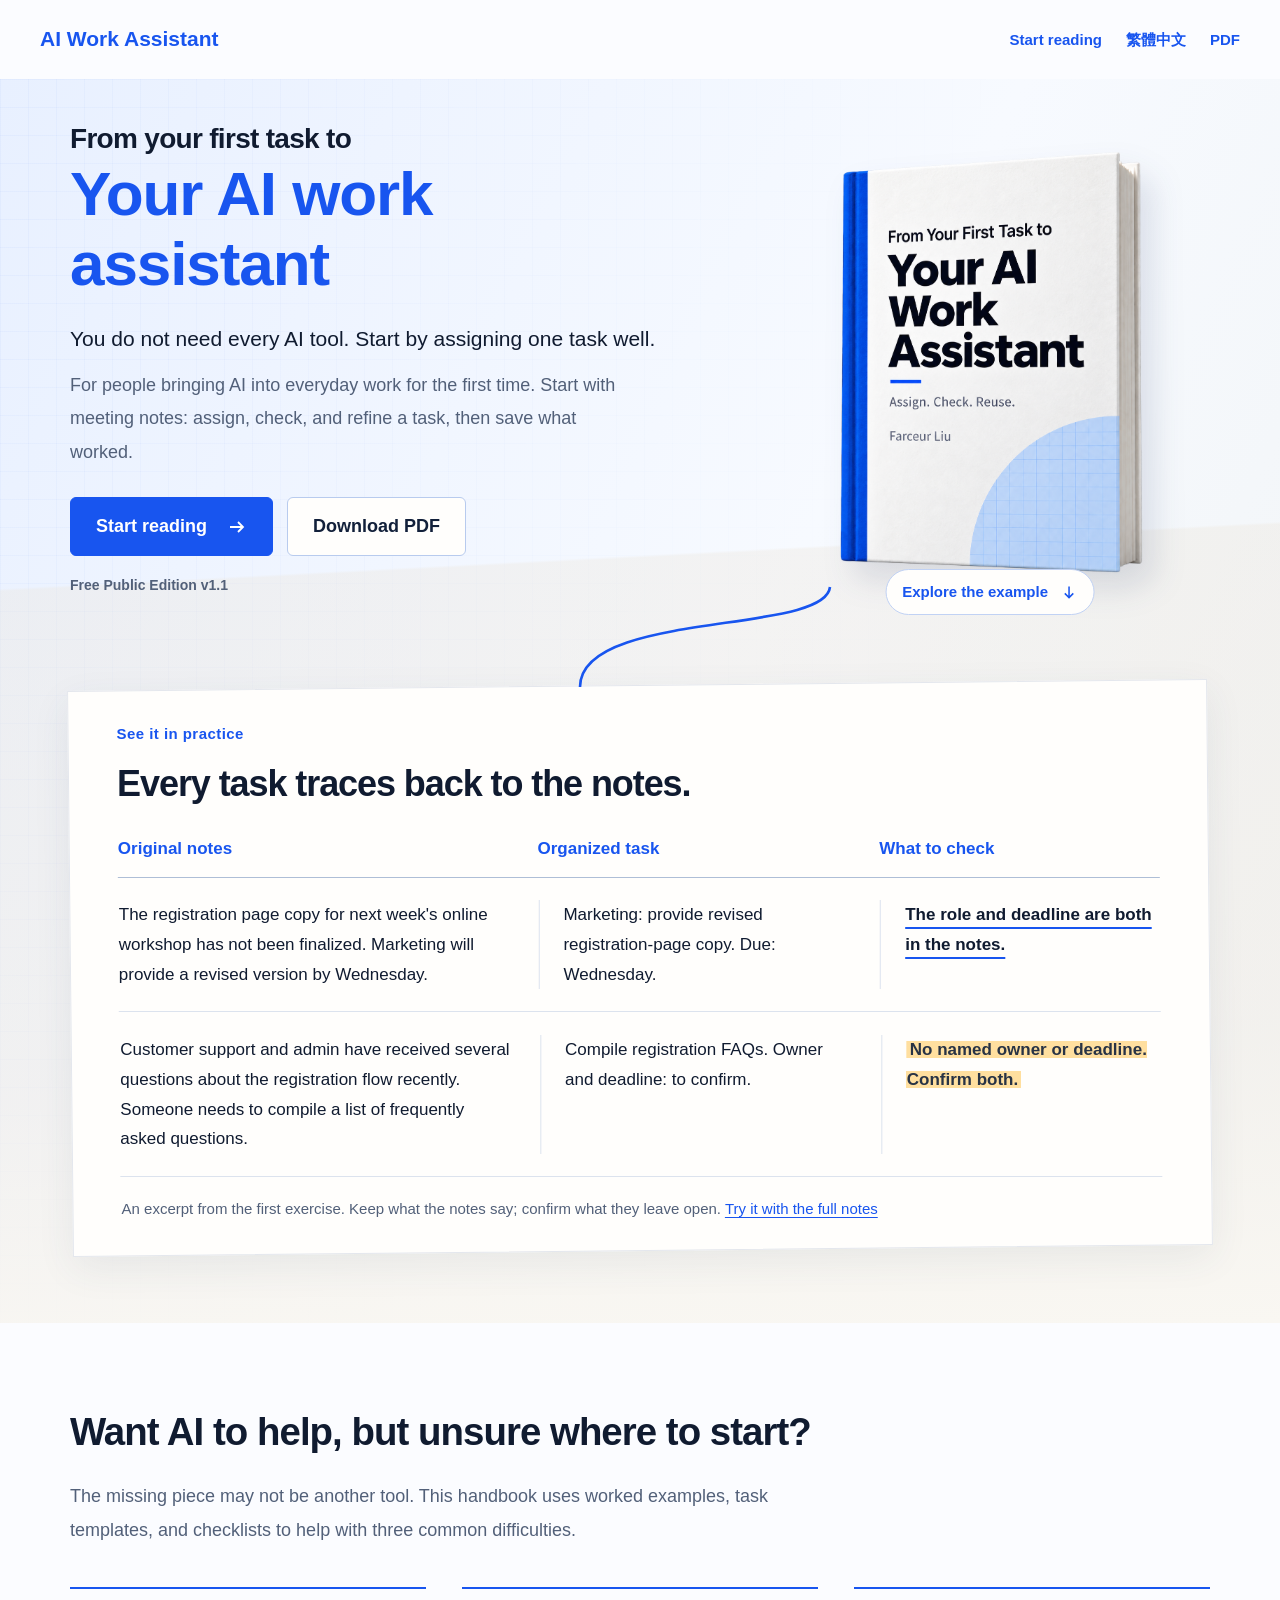
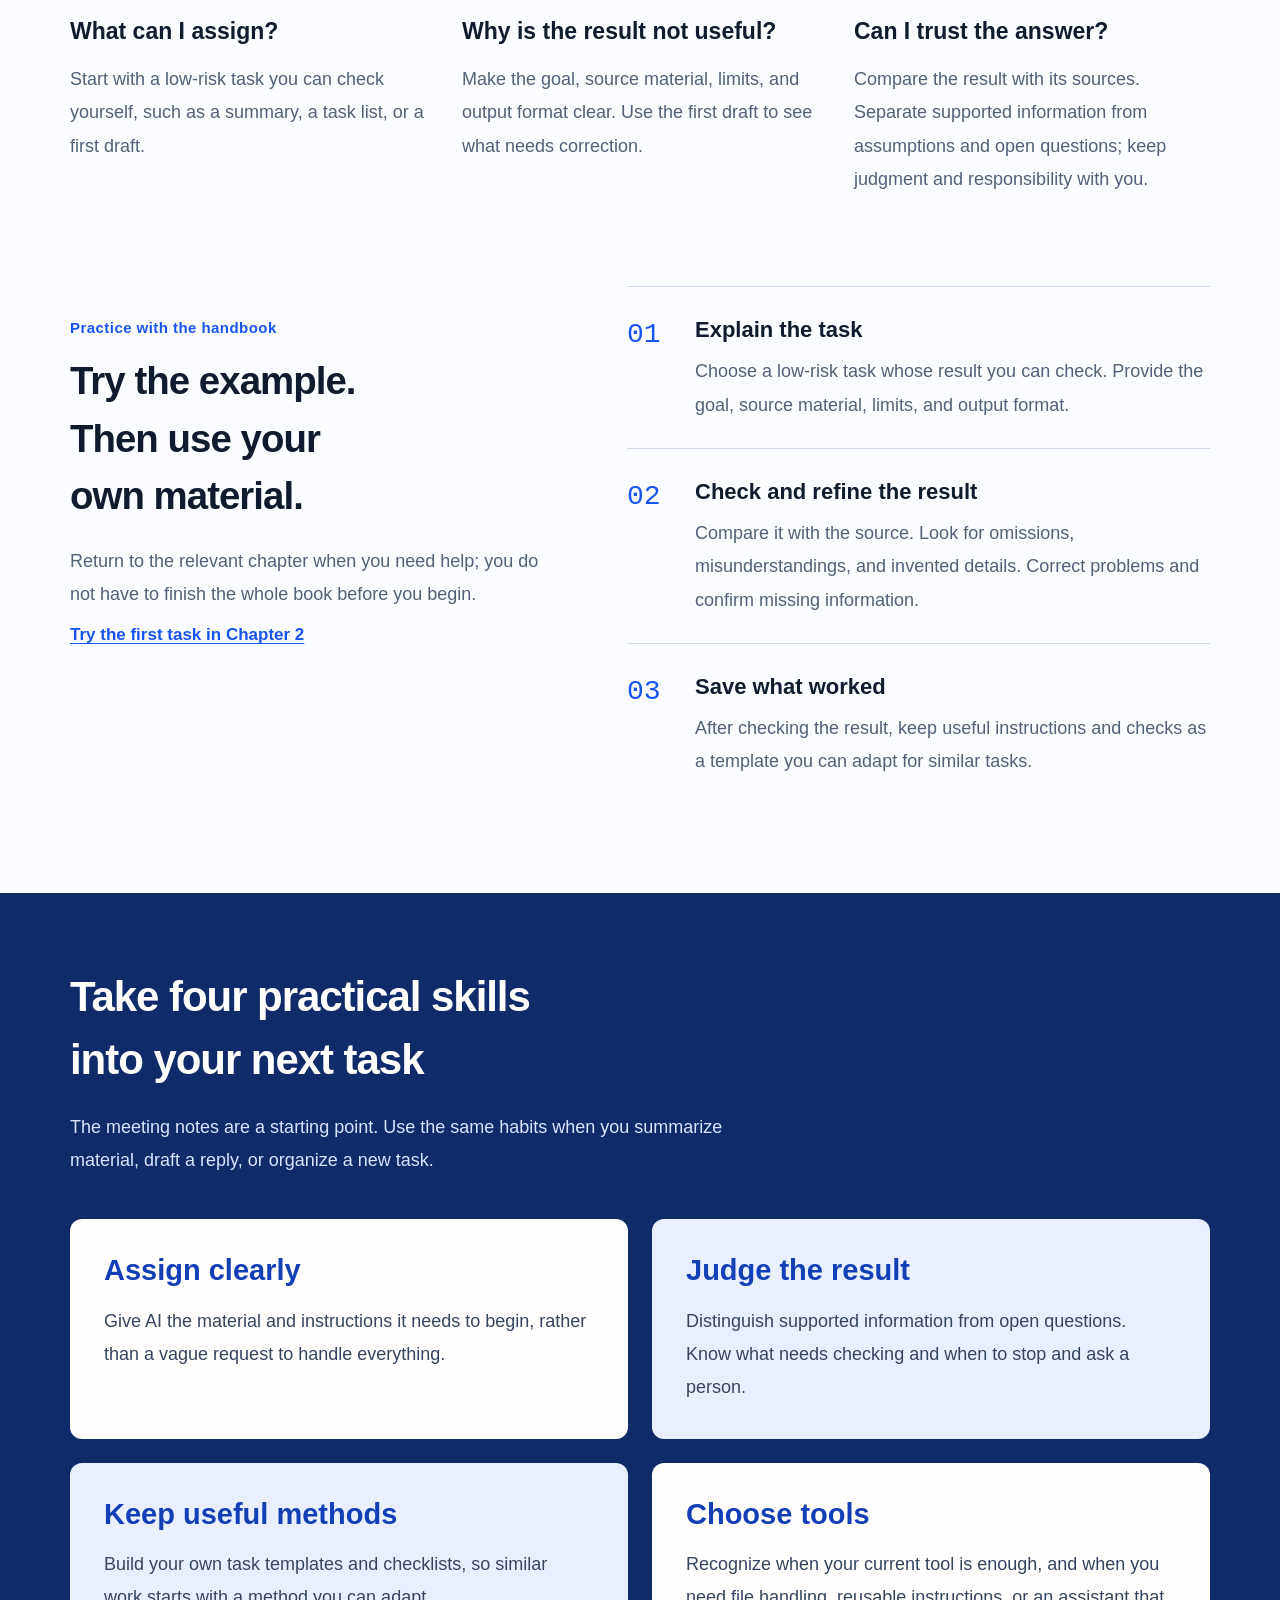
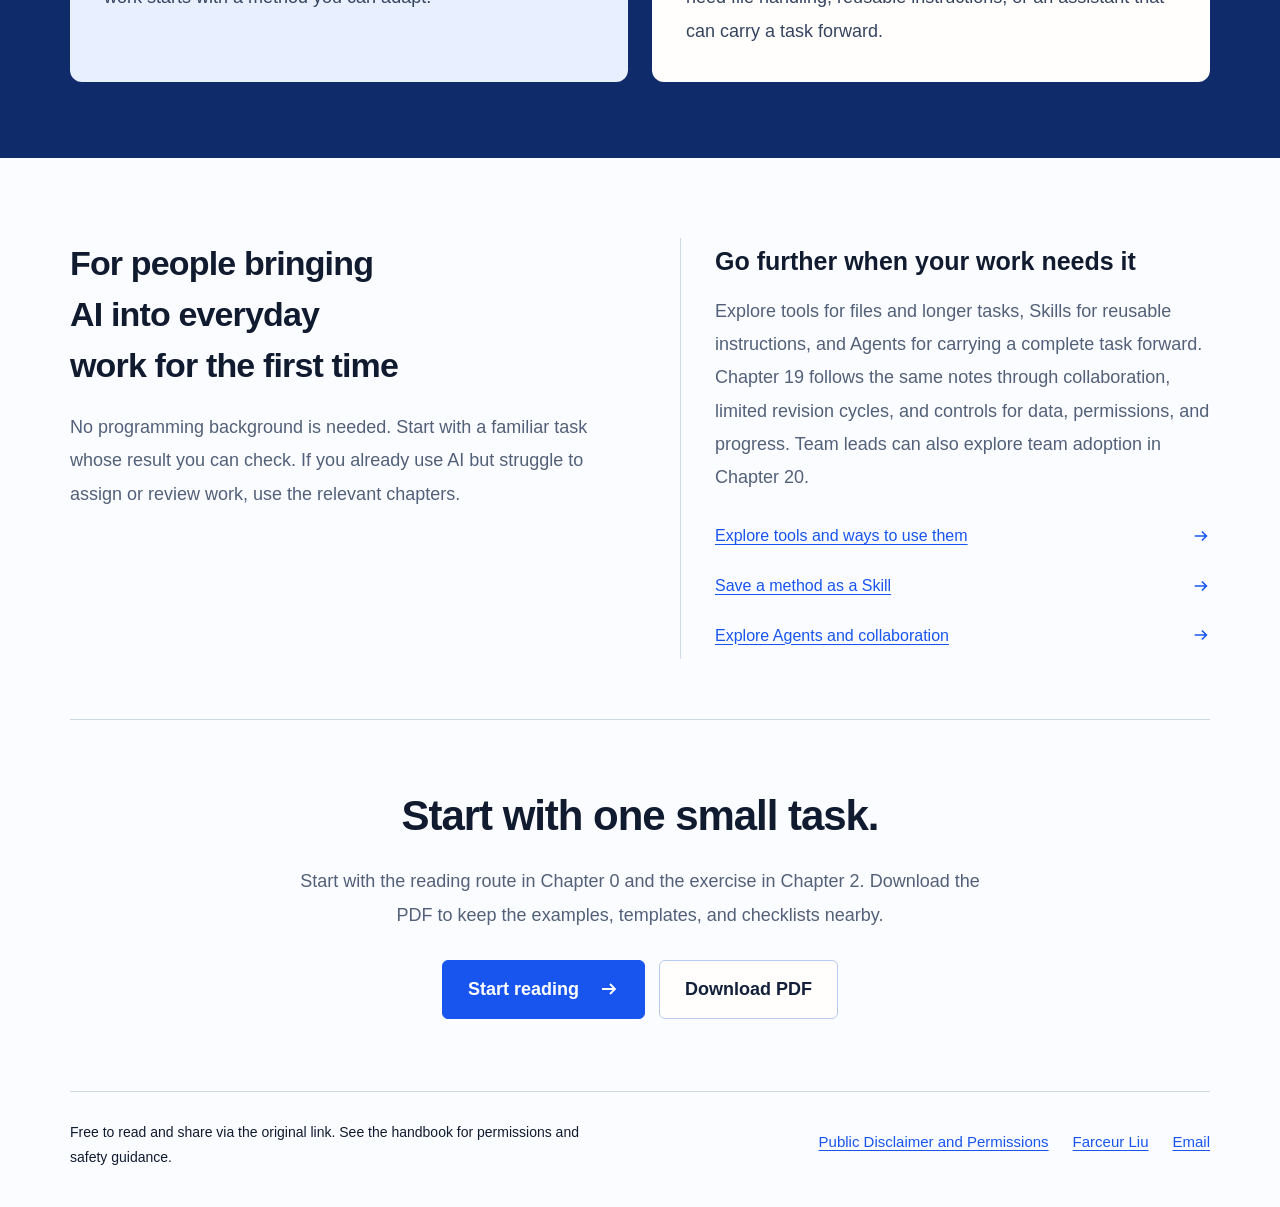
==== commit 16e9feac: "重整首頁閱讀脈絡與雙向捲動收穫卡" ====
--- a/english.html
+++ b/english.html
@@ -43,32 +43,43 @@
 @media print{html{scroll-padding:0}body{background:white;font-size:10pt;line-height:1.65;-webkit-print-color-adjust:exact;print-color-adjust:exact}.site-header,.toc,.mobile-toc,.skip,.book-footer{display:none!important}.reader-layout{display:block;width:auto;margin:0;padding:0}.book{border:0;border-radius:0;padding:0;overflow-wrap:anywhere}.edition{font-size:8pt;margin-bottom:10pt}.book h1{font-size:25pt;line-height:1.3;margin:0 0 18pt}.book h2{font-size:17pt;line-height:1.4;margin:26pt 0 12pt;padding-top:12pt}.book h3{font-size:13pt;line-height:1.4;margin:18pt 0 9pt}.book h4,.book h5,.book h6{font-size:11pt;margin:14pt 0 7pt}h1,h2,h3,h4,h5,h6{break-after:avoid-page;page-break-after:avoid}p,li{orphans:3;widows:3}.book p{margin:0 0 9pt}.book ul,.book ol{margin:7pt 0 12pt}.book li{margin:3pt 0}pre{font-size:8.4pt;line-height:1.55;padding:9pt;white-space:pre-wrap;overflow:visible;break-inside:auto;box-decoration-break:clone}pre code{font-size:1em}blockquote{padding:8pt 10pt;margin:12pt 0;break-inside:auto}.table-wrap{overflow:visible;margin:12pt 0;break-inside:auto}table{width:100%;table-layout:fixed;min-width:0;font-size:8pt;line-height:1.55}thead{display:table-header-group}th,td{min-width:0;padding:6pt;overflow-wrap:anywhere;word-break:normal}tr{break-inside:avoid-page}figure{break-inside:avoid-page;margin:14pt 0}figure img{max-height:210mm;width:auto;max-width:100%}figcaption{font-size:8pt;margin-top:6pt}a{color:inherit;text-decoration:underline}}
 @media print{.book{font-size:10.5pt;line-height:1.7}.book article,.edition{max-width:none}.book .study-label{font-size:10pt;margin:14pt 0 6pt;break-after:avoid-page}.study-label strong{margin-bottom:3pt}.book h1,.book h2{font-weight:600}.book h3,.book h4{font-weight:700}.figure-zoom{display:none}}
 
-body{background:#fbfcff;color:#101b30;font-size:18px;--accent:#1855ef;--muted:#526079;--line:#cfd9e9}
+body{background:#fbfcff;color:#101b30;font-size:18px;--accent:#1855ef;--muted:#526079;--line:#cfd9e9;--paper:#fffefc;--ink-blue:#123fb6;--night:#102b6a;--on-night:#d9e5ff;--motion-fast:.16s}
 .site-header{max-width:1280px;padding:20px 40px;border:0}.brand{color:var(--accent);font-size:21px}.header-links{align-items:center;font-size:15px;gap:24px}.header-links a{text-decoration:none;font-weight:600}
-.home-main{margin:auto}.home-scene{position:relative;background:linear-gradient(115deg,#e8f0ff 0%,#f7faff 55%,#f1f4f5 100%);padding:0 40px 64px;isolation:isolate}.home-scene:before{content:"";position:absolute;inset:0;z-index:-1;background-image:linear-gradient(#1656e908 1px,transparent 1px),linear-gradient(90deg,#1656e908 1px,transparent 1px);background-size:28px 28px;mask-image:linear-gradient(100deg,#000,transparent 70%)}.home-scene:after{content:"";position:absolute;inset:440px 0 0;z-index:-1;background:linear-gradient(177deg,transparent 0 8%,#ece5da55 8.3%,#f2ede68c 65%,#f9f7f2 100%)}
-.hero-composition{position:relative;max-width:1140px;margin:auto;display:grid;grid-template-columns:1.2fr .8fr;gap:38px;align-items:center;min-height:548px;padding:22px 0 48px}
-.home-hero{position:relative;z-index:2;padding:18px 0 24px}.home-hero h1{margin:0 0 22px;font-weight:800;line-height:1.25;letter-spacing:-.04em;text-wrap:balance}.home-hero h1 span{display:block;font-size:clamp(30px,3.5vw,46px);line-height:1.45}.home-hero h1 strong{display:block;font-size:clamp(65px,7vw,88px);line-height:1.22;font-weight:800}.home-hero .lead{font-size:20px;line-height:1.85;margin:0 0 10px;color:#43516b;max-width:29em}.home-hero .intro{font-size:18px;line-height:1.85;margin:0 0 28px;max-width:31em;color:var(--muted)}.home-hero .edition{font-size:14px;font-weight:600;margin:17px 0 0;color:#4d5b74}
-.home-actions{display:flex;flex-wrap:wrap;gap:14px}.home-button{display:inline-flex;align-items:center;justify-content:center;min-height:50px;padding:11px 25px;border:1px solid #b8cbee;border-radius:6px;text-decoration:none;font-size:18px;font-weight:650;background:#ffffffed;color:#12203a}.home-button.primary{background:var(--accent);border-color:var(--accent);color:white}.home-button:active{background:#dce7ff}.home-button.primary:active{background:#123dbc}
-.book-showcase{position:relative;z-index:1;margin:0;min-width:0}.book-showcase img{width:100%;height:482px;object-fit:contain;filter:drop-shadow(13px 18px 15px #1d335c20)}
-.book-ribbon{position:absolute;left:0;bottom:-2px;width:100%;height:100px;overflow:visible;pointer-events:none;z-index:3}.book-ribbon path{fill:none;stroke:#1855ef;stroke-width:2.6;vector-effect:non-scaling-stroke}
-.worksheet{position:relative;max-width:1140px;margin:0 auto;padding:34px 48px 28px;background:#fffefc;box-shadow:0 12px 38px #304b6b14;border:1px solid #e4e7ed;transform:rotate(-.6deg)}.worksheet>*{transform:rotate(.6deg)}.worksheet h2{font-size:clamp(25px,3vw,36px);line-height:1.45;letter-spacing:-.03em;margin:0 0 23px;font-weight:750}.sheet-head,.sheet-row{display:grid;grid-template-columns:1.25fr 1fr .9fr;gap:30px}.sheet-head{color:var(--accent);font-weight:700;font-size:17px;border-bottom:1px solid #aebed6;padding-bottom:13px}.sheet-row{position:relative;padding:22px 0;border-bottom:1px solid #dce3ee;font-size:18px;line-height:1.8}.sheet-row p{margin:0}.sheet-row .sheet-cell+.sheet-cell{border-left:1px solid #dce3ee;padding-left:24px}.sheet-mobile-label{display:none}.sheet-check{font-weight:650}.sheet-check mark{background:linear-gradient(transparent 18%,#ffdf9f 18% 85%,transparent 85%);color:#283345;padding:3px 3px;box-decoration-break:clone}.sheet-confirmed{text-decoration:underline;text-decoration-color:#2860dc;text-decoration-thickness:2px;text-underline-offset:7px}.sheet-note{font-size:15px;line-height:1.8;color:var(--muted);margin:18px 0 0}.sheet-note a{white-space:nowrap}
-.home-route{max-width:1000px;margin:0 auto;padding:62px 28px 32px}.home-route h2{font-size:32px;line-height:1.5;letter-spacing:-.02em;margin:0 0 14px}.home-route>p{max-width:43em;margin:0 0 28px;color:var(--muted)}.learning-route{list-style:none;counter-reset:route;margin:0;padding:0}.learning-route li{counter-increment:route;display:grid;grid-template-columns:40px minmax(0,1fr);gap:16px;border-top:1px solid var(--line);padding:26px 0}.learning-route li:before{content:counter(route,decimal-leading-zero);font:600 15px/30px ui-monospace,monospace;color:var(--accent)}.learning-route h3{font-size:22px;line-height:1.55;margin:0 0 8px}.learning-route p{max-width:43em;margin:0 0 10px;color:var(--muted)}.learning-route a{display:inline-block;font-size:16px;padding:5px 0}.home-footer{max-width:1140px;margin:0 auto;padding:28px 28px 44px;border-top:1px solid var(--line)}.home-footer p{font-size:15px;max-width:48em;margin:0 0 16px}.home-footer nav{display:flex;gap:12px 24px;flex-wrap:wrap;font-size:15px}
+.home-main{margin:auto}.home-scene{position:relative;background:linear-gradient(115deg,#e8f0ff 0%,#f7faff 55%,#f1f4f5 100%);padding:0 40px 72px;isolation:isolate}.home-scene:before{content:"";position:absolute;inset:0;z-index:-1;background-image:linear-gradient(#1656e908 1px,transparent 1px),linear-gradient(90deg,#1656e908 1px,transparent 1px);background-size:28px 28px;mask-image:linear-gradient(100deg,#000,transparent 70%)}.home-scene:after{content:"";position:absolute;inset:440px 0 0;z-index:-1;background:linear-gradient(177deg,transparent 0 8%,#ece5da55 8.3%,#f2ede68c 65%,#f9f7f2 100%)}
+.hero-composition{position:relative;max-width:1140px;margin:auto;display:grid;grid-template-columns:1.2fr .8fr;gap:38px;align-items:center;min-height:575px;padding:22px 0 62px}
+.home-hero{position:relative;z-index:2;padding:18px 0 24px}.home-hero h1{margin:0 0 22px;font-weight:800;line-height:1.25;letter-spacing:-.04em;text-wrap:balance}.home-hero h1 span{display:block;font-size:clamp(30px,3.5vw,46px);line-height:1.45}.home-hero h1 strong{display:block;font-size:clamp(65px,7.5vw,96px);line-height:1.22;font-weight:800;color:var(--accent)}.home-hero .lead{font-size:21px;line-height:1.85;margin:0 0 10px;max-width:29em}.home-hero .intro{font-size:18px;line-height:1.85;margin:0 0 28px;max-width:31em;color:var(--muted)}.home-hero .edition{font-size:14px;font-weight:600;margin:17px 0 0;color:var(--muted)}
+.home-actions{display:flex;flex-wrap:wrap;gap:14px}.home-button{display:inline-flex;align-items:center;justify-content:center;gap:20px;min-height:52px;padding:12px 25px;border:1px solid #b8cbee;border-radius:6px;text-decoration:none;font-size:18px;font-weight:650;background:var(--paper);color:#12203a}.home-button svg{width:20px;height:20px;flex-shrink:0}.home-button.primary{background:var(--accent);border-color:var(--accent);color:white}.home-button:active{background:#dce7ff}.home-button.primary:active{background:var(--ink-blue)}
+.book-showcase{position:relative;z-index:1;margin:0;min-width:0}.book-showcase img{width:100%;height:482px;object-fit:contain;filter:drop-shadow(13px 18px 15px #1d335c20)}.book-link{display:block;position:relative;color:var(--accent);text-decoration:none;border-radius:8px}.book-caption{position:absolute;bottom:-12px;left:50%;transform:translateX(-50%);display:inline-flex;gap:12px;align-items:center;white-space:nowrap;font-size:15px;font-weight:650;background:var(--paper);padding:8px 16px;border:1px solid #c1d2f4;border-radius:999px}.book-caption svg{width:17px;height:17px}.book-link:active .book-caption{background:#dce7ff}
+.book-ribbon{position:absolute;left:0;bottom:-2px;width:100%;height:100px;overflow:visible;pointer-events:none;z-index:3}.book-ribbon path{fill:none;stroke:var(--accent);stroke-width:2.6;vector-effect:non-scaling-stroke}
+.worksheet{position:relative;max-width:1140px;margin:0 auto;padding:34px 48px 28px;background:var(--paper);box-shadow:0 12px 38px #304b6b14;border:1px solid #e4e7ed;transform:rotate(-.6deg)}.worksheet>*{transform:rotate(.6deg)}.worksheet h2{font-size:clamp(25px,3vw,36px);line-height:1.45;letter-spacing:-.03em;margin:0 0 23px;font-weight:750;scroll-margin-top:30px}.section-kicker{display:block;color:var(--accent);font-size:15px;font-weight:700;letter-spacing:.03em;margin:0 0 10px}.sheet-head,.sheet-row{display:grid;grid-template-columns:1.25fr 1fr .9fr;gap:30px}.sheet-head{color:var(--accent);font-weight:700;font-size:17px;border-bottom:1px solid #aebed6;padding-bottom:13px}.sheet-row{position:relative;isolation:isolate;padding:22px 0;border-bottom:1px solid #dce3ee;font-size:18px;line-height:1.8}.sheet-row p{margin:0}.sheet-row .sheet-cell+.sheet-cell{border-left:1px solid #dce3ee;padding-left:24px}.sheet-mobile-label{display:none}.sheet-check{font-weight:650}.sheet-check mark{background:linear-gradient(transparent 18%,#ffdf9f 18% 85%,transparent 85%);color:#283345;padding:3px 3px;box-decoration-break:clone}.sheet-confirmed{text-decoration:underline;text-decoration-color:var(--accent);text-decoration-thickness:2px;text-underline-offset:7px}.sheet-note{font-size:15px;line-height:1.8;color:var(--muted);margin:18px 0 0}.sheet-note a{white-space:nowrap}
+.home-section,.home-route{max-width:1140px;margin:0 auto;padding:80px 0}.home-section h2,.home-route h2{font-size:clamp(30px,3vw,40px);line-height:1.5;letter-spacing:-.025em;margin:0 0 20px;text-wrap:balance}.section-intro{max-width:43em;margin:0 0 36px;color:var(--muted);line-height:1.85}.home-section p{line-height:1.85}
+.reader-questions{display:grid;grid-template-columns:repeat(3,minmax(0,1fr));gap:36px;margin:40px 0 0}.reader-questions>div{border-top:2px solid var(--accent);padding:24px 0 0}.reader-questions dt{font-size:23px;font-weight:700;line-height:1.65;margin:0 0 12px}.reader-questions dd{margin:0;color:var(--muted);line-height:1.85}
+.home-route{display:grid;grid-template-columns:minmax(0,.9fr) minmax(0,1.1fr);gap:80px;padding-top:10px;padding-bottom:88px}.route-intro{padding-top:28px}.route-intro h2{max-width:10em}.route-intro>p{margin:0;color:var(--muted);line-height:1.85}.learning-route{list-style:none;counter-reset:route;margin:0;padding:0}.learning-route li{counter-increment:route;display:grid;grid-template-columns:48px minmax(0,1fr);gap:20px;border-top:1px solid var(--line);padding:26px 0}.learning-route li:before{content:counter(route,decimal-leading-zero);font:500 28px/1.6 ui-monospace,monospace;color:var(--accent)}.learning-route h3{font-size:22px;line-height:1.55;margin:0 0 8px}.learning-route p{margin:0;color:var(--muted);line-height:1.85}.route-start{margin:20px 0 0}.route-start a{display:inline-block;min-height:44px;padding:8px 0;font-size:17px;font-weight:650}
+.outcomes-band{background:var(--night);color:white}.outcomes-band .home-section{padding-top:72px;padding-bottom:76px}.outcomes-band h2{max-width:18em;font-size:42px}.outcomes-band .section-intro{color:var(--on-night);max-width:40em}.takeaways{display:grid;grid-template-columns:repeat(2,minmax(0,1fr));gap:24px;margin:42px 0 0}.takeaway-card{position:relative;min-width:0;padding:30px 34px 34px;border-radius:12px;background:var(--paper);color:#101b30;--card-x:clamp(-42px,-3vw,-12px);--card-y:96px;--card-angle:-2.4deg}.takeaway-card:nth-child(even){--card-x:clamp(12px,3vw,42px);--card-angle:2.4deg}.takeaway-card:nth-child(2),.takeaway-card:nth-child(3){background:#e8f0ff}.takeaways dt{font-size:29px;line-height:1.5;color:var(--ink-blue);font-weight:750;margin:0 0 12px}.takeaways dd{margin:0;line-height:1.85;color:#354560;max-width:27em}
+.audience-section{display:grid;grid-template-columns:minmax(0,1fr) minmax(0,1fr);gap:80px;padding-top:80px;padding-bottom:60px}.audience-main h2{max-width:12em;font-size:34px}.audience-section p{margin:0;line-height:1.85;color:var(--muted)}.optional-reading{padding:4px 0 0 34px;border-left:1px solid var(--line)}.optional-reading h3{font-size:25px;line-height:1.55;margin:0 0 14px}.optional-links{display:flex;flex-direction:column;gap:2px;margin-top:18px}.optional-links a{display:inline-flex;align-items:center;justify-content:space-between;gap:20px;min-height:44px;padding:9px 0;font-size:16px}.optional-links svg{width:18px;height:18px;flex-shrink:0}
+.reading-invitation{padding-top:0;padding-bottom:72px;text-align:center}.invitation-inner{padding:64px 28px 0;border-top:1px solid var(--line)}.reading-invitation h2{font-size:42px;max-width:18em;margin:0 auto 18px}.reading-invitation p{text-wrap:pretty;max-width:39em;color:var(--muted);margin:0 auto 28px}.reading-invitation .home-actions{justify-content:center}.home-footer{max-width:1140px;margin:0 auto;padding:28px 0 36px;border-top:1px solid var(--line);display:flex;justify-content:space-between;align-items:flex-start;gap:40px}.home-footer p{font-size:14px;line-height:1.8;max-width:37em;margin:0}.home-footer nav{display:flex;gap:12px 24px;flex-wrap:wrap;font-size:15px;justify-content:flex-end}.home-footer nav a{display:inline-flex;align-items:center;min-height:44px}
+.home-button:focus-visible,.home-main a:focus-visible{outline:3px solid var(--accent);outline-offset:5px}.home-button.primary:focus-visible{outline-color:#101b30}
 html[lang="en"] .home-hero h1 span{font-size:28px;letter-spacing:-.025em}html[lang="en"] .home-hero h1 strong{font-size:62px;line-height:1.12;max-width:9em}html[lang="en"] .sheet-row{font-size:17px;line-height:1.75}
-@media(hover:hover) and (pointer:fine){.home-button:hover{background:#edf3ff;text-decoration:none}.home-button.primary:hover{background:#1447ca}.header-links a:hover{text-decoration:underline}}
-@media(prefers-reduced-motion:no-preference){.home-button{transition:background-color .12s ease}}
-@media(max-width:1000px) and (min-width:721px){.home-scene{padding-left:30px;padding-right:30px}.hero-composition{gap:10px;grid-template-columns:1.2fr .8fr}.home-hero h1 span{font-size:35px}.home-hero h1 strong{font-size:72px}.book-showcase img{height:420px}.worksheet{padding:28px}.sheet-head,.sheet-row{gap:18px}.sheet-row .sheet-cell+.sheet-cell{padding-left:18px}html[lang="en"] .home-hero h1 strong{font-size:49px}}
-@media(max-width:720px){.site-header{padding:18px 22px;align-items:center}.brand{font-size:18px}.header-links{font-size:14px;gap:13px}.header-links .nav-pdf{display:none}.home-scene{padding:0 22px 38px}.home-scene:after{inset:660px 0 0}.hero-composition{display:flex;flex-direction:column;gap:0;min-height:0;padding:0 0 48px}.home-hero{width:100%;padding:30px 0 4px}.home-hero h1{margin-bottom:19px}.home-hero h1 span{font-size:clamp(25px,6.8vw,39px);line-height:1.6}.home-hero h1 strong{font-size:clamp(58px,14vw,80px);line-height:1.25}.home-hero .lead{font-size:18px;line-height:1.8}.home-hero .intro{font-size:16px;margin-bottom:22px}.home-button{font-size:16px;padding:10px 20px;min-height:48px}.home-actions{gap:12px}.home-hero .edition{margin-top:14px}.book-showcase{width:246px;margin-top:15px;align-self:flex-end;margin-right:12px}.book-showcase img{height:305px}.book-ribbon{height:70px;bottom:0}.worksheet{padding:24px 22px 22px;transform:rotate(-.5deg)}.worksheet>*{transform:none}.worksheet h2{font-size:27px;margin-bottom:14px}.sheet-head{display:none}.sheet-row{display:block;padding:18px 0;font-size:17px}.sheet-row .sheet-cell+.sheet-cell{border:0;padding:13px 0 0 18px;margin:12px 0 0 4px;border-left:2px solid #d8e4fb}.sheet-mobile-label{display:block;color:var(--accent);font-size:14px;font-weight:700;margin-bottom:4px}.sheet-note{font-size:14px;margin-top:17px}.home-route{padding:42px 24px 22px}.home-route h2{font-size:27px}.home-route>p{font-size:17px}.learning-route li{grid-template-columns:28px minmax(0,1fr);gap:10px;padding:23px 0}.learning-route h3{font-size:20px}.learning-route p{font-size:17px}.home-footer{margin:0 24px;padding:24px 0 34px}html[lang="en"] .home-hero h1 span{font-size:23px}html[lang="en"] .home-hero h1 strong{font-size:48px;line-height:1.15;max-width:9em}html[lang="en"] .worksheet h2{font-size:26px}}
-@media(max-width:360px){.site-header{padding:16px 18px}.brand{font-size:16px}.header-links{gap:12px;font-size:13px}.home-scene{padding-left:18px;padding-right:18px}.home-hero{padding-top:24px}.home-hero h1 span{font-size:25px}.home-hero h1 strong{font-size:60px}.home-button{padding:10px 18px}.book-showcase{width:218px;margin-right:2px}.book-showcase img{height:278px}.worksheet{padding:22px 18px}.worksheet h2{font-size:25px}.home-route{padding-left:22px;padding-right:22px}html[lang="en"] .home-hero h1 strong{font-size:43px}}
-/* The mobile ribbon starts at the book's left spine, not at the desktop
-   percentage position. Preserve this relationship as the cover gets smaller. */
-@media(max-width:720px){.book-ribbon{width:200px;left:auto;right:159px}}
-@media(max-width:360px){.book-ribbon{right:125px}}
-@media print{.home-scene{background:white;padding:0}.hero-composition{display:block;min-height:0}.book-showcase,.book-ribbon,.home-actions{display:none}.worksheet{box-shadow:none;transform:none}.home-route{padding:25px 0}}
+@media(hover:hover) and (pointer:fine){.home-button:hover{background:#edf3ff;text-decoration:none;border-color:var(--accent)}.home-button.primary:hover{background:var(--ink-blue)}.header-links a:hover{text-decoration:underline}.book-link:hover{text-decoration:none}.book-link:hover .book-caption{background:#edf3ff}}
+@media screen and (prefers-reduced-motion:no-preference){.home-button,.book-caption{transition:background-color var(--motion-fast) ease}.scroll-motion .takeaway-card{animation:takeaway-enter 1ms linear backwards,takeaway-exit 1ms linear forwards;animation-timeline:view(block),view(block);animation-range:entry 0% entry 100%,exit 0% exit 100%}@keyframes takeaway-enter{from{transform:translate(var(--card-x),var(--card-y)) rotate(var(--card-angle))}to{transform:none}}@keyframes takeaway-exit{from{transform:none}to{transform:translate(var(--card-x),calc(-1 * var(--card-y))) rotate(calc(-1 * var(--card-angle)))}}}
+@media(max-width:1220px){.home-section,.home-route,.home-footer{margin-left:40px;margin-right:40px}}
+@media(max-width:1000px) and (min-width:721px){.hero-composition{gap:10px;grid-template-columns:1.2fr .8fr}.home-hero h1 span{font-size:35px}.home-hero h1 strong{font-size:72px}.book-showcase img{height:420px}.worksheet{padding:28px}.sheet-head,.sheet-row{gap:18px}.sheet-row .sheet-cell+.sheet-cell{padding-left:18px}.home-route,.audience-section{gap:40px}.reader-questions{gap:26px}.reader-questions dt{font-size:21px}html[lang="en"] .home-hero h1 strong{font-size:49px}}
+@media(max-width:720px){.site-header{display:flex;padding:18px 22px;align-items:center;gap:16px}.brand{font-size:18px}.header-links{font-size:14px;gap:13px;margin-top:0;flex-wrap:nowrap;flex-shrink:0}.header-links a{white-space:nowrap}.header-links .nav-pdf{display:none}.home-scene{padding:0 22px 38px}.home-scene:after{inset:660px 0 0}.hero-composition{display:flex;flex-direction:column;gap:0;min-height:0;padding:0 0 48px}.home-hero{width:100%;padding:30px 0 4px}.home-hero h1{margin-bottom:19px}.home-hero h1 span{font-size:clamp(25px,6.8vw,39px);line-height:1.6}.home-hero h1 strong{font-size:clamp(58px,14vw,80px);line-height:1.25}.home-hero .lead{font-size:18px;line-height:1.8}.home-hero .intro{font-size:16px;margin-bottom:22px}.home-button{font-size:16px;padding:10px 20px;min-height:48px;gap:12px}.home-actions{gap:12px}.home-hero .edition{margin-top:14px}.book-showcase{width:246px;margin-top:15px;align-self:flex-end;margin-right:12px}.book-showcase img{height:305px}.book-caption{font-size:14px;bottom:-9px;padding:7px 13px}.book-ribbon{height:70px;bottom:0;width:200px;left:auto;right:159px}
+.worksheet{padding:24px 22px 22px;transform:rotate(-.5deg)}.worksheet>*{transform:none}.worksheet h2{font-size:27px;margin-bottom:14px}.section-kicker{font-size:14px;margin-bottom:8px}.sheet-head{display:none}.sheet-row{display:block;padding:18px 0;font-size:17px}.sheet-row .sheet-cell+.sheet-cell{border:0;padding:13px 0 0 18px;margin:12px 0 0 4px;border-left:2px solid #d8e4fb}.sheet-mobile-label{display:block;color:var(--accent);font-size:14px;font-weight:700;margin-bottom:4px}.sheet-note{font-size:14px;margin-top:17px}
+.home-section,.home-route{margin-left:24px;margin-right:24px;padding:44px 0}.home-section h2,.home-route h2{font-size:28px;margin-bottom:16px}.section-intro{font-size:17px;margin-bottom:24px}.reader-questions{display:block;margin-top:28px}.reader-questions>div{padding:20px 0 24px}.reader-questions dt{font-size:21px;margin-bottom:8px}.reader-questions dd{font-size:17px}.home-route{display:block;padding-top:0}.route-intro{padding:0}.route-intro h2{max-width:15em}.route-intro>p{font-size:17px}.learning-route{margin-top:28px}.learning-route li{grid-template-columns:32px minmax(0,1fr);gap:14px;padding:23px 0}.learning-route li:before{font-size:22px}.learning-route h3{font-size:21px}.learning-route p{font-size:17px}.route-start{margin-top:4px}.outcomes-band .home-section{padding-top:44px;padding-bottom:48px}.outcomes-band h2{font-size:30px}.takeaways{grid-template-columns:minmax(0,1fr);gap:18px;margin-top:28px}.takeaway-card,.takeaway-card:nth-child(even){padding:24px;--card-x:0px;--card-y:72px;--card-angle:0deg}.takeaways dt{font-size:26px;margin-bottom:9px}.takeaways dd{font-size:17px}
+.audience-section{display:block;padding-bottom:24px}.audience-main h2{max-width:16em}.audience-section p,.reading-invitation p{font-size:17px}.optional-reading{margin-top:30px;padding:26px 0 0;border-left:0;border-top:1px solid var(--line)}.optional-reading h3{font-size:23px}.optional-links{margin-top:14px}.optional-links a{font-size:16px;line-height:1.7;gap:12px}.reading-invitation{padding-top:12px;padding-bottom:44px}.invitation-inner{padding:34px 0 0}.reading-invitation h2{font-size:30px}.home-footer{margin:0 24px;padding:24px 0 30px;display:block}.home-footer p{font-size:14px}.home-footer nav{justify-content:flex-start;gap:0 24px;margin-top:16px}
+html[lang="en"] .home-hero h1 span{font-size:23px}html[lang="en"] .home-hero h1 strong{font-size:48px;line-height:1.15;max-width:9em}html[lang="en"] .worksheet h2{font-size:26px}}
+@media(max-width:360px){.site-header{padding:16px 18px;gap:12px}html[lang="en"] .brand{max-width:6.5em}.brand{font-size:16px}.header-links{gap:12px;font-size:13px}.home-scene{padding-left:18px;padding-right:18px}.home-hero{padding-top:24px}.home-hero h1 span{font-size:25px}.home-hero h1 strong{font-size:60px}.home-button{padding:10px 16px}.book-showcase{width:218px;margin-right:2px}.book-showcase img{height:278px}.book-ribbon{right:125px}.worksheet{padding:22px 18px}.worksheet h2{font-size:25px}.home-section,.home-route{margin-left:22px;margin-right:22px}html[lang="en"] .home-hero h1 strong{font-size:43px}}
+@media print{.home-scene{background:white;padding:0}.hero-composition,.home-route,.audience-section{display:block;min-height:0}.book-showcase,.book-ribbon,.home-actions{display:none}.worksheet{box-shadow:none;transform:none}.outcomes-band{background:white;color:#101b30}.outcomes-band .section-intro,.takeaways dt,.takeaways dd{color:#101b30}.takeaway-card{break-inside:avoid;background:white!important;border:1px solid #cfd9e9}.home-section,.home-route{padding:25px 0}}
 </style></head>
 <body><a class="skip" href="#main">Skip to content</a><header class="site-header"><a class="brand" href="english.html">AI Work Assistant</a><nav class="header-links" aria-label="Main navigation"><a href="read-en.html">Start reading</a><a href="index.html" lang="zh-Hant">繁體中文</a><a class="nav-pdf" href="downloads/ai-butler-handbook_v1.1_en.pdf" download>PDF</a></nav></header>
-<main id="main" class="home-main"><div class="home-scene"><div class="hero-composition"><section class="home-hero"><h1><span>From your first task to</span><strong>Your AI work assistant</strong></h1><p class="lead">Let AI do the organizing. Stay able to check what matters.</p><p class="intro">Start with meeting notes. Practise assigning and checking a task, then keep the method that worked.</p><div class="home-actions"><a class="home-button primary" href="read-en.html">Start reading</a><a class="home-button" href="downloads/ai-butler-handbook_v1.1_en.pdf" download>Download PDF</a></div><p class="edition">Free Public Edition v1.1</p></section>
-<figure class="book-showcase"><img src="assets/handbook-book-en.png" alt="Illustrated cover of the digital AI Work Assistant Handbook" width="1145" height="1374" fetchpriority="high"></figure>
-<svg class="book-ribbon" viewBox="0 0 1140 100" preserveAspectRatio="none" aria-hidden="true"><path d="M 760 0 C 755 48 510 23 510 100"/></svg></div>
-<section class="worksheet" aria-labelledby="worksheet-title"><h2 id="worksheet-title">Every task traces back to the notes.</h2><div class="sheet-head" aria-hidden="true"><span>Original notes</span><span>Organized task</span><span>What to check</span></div><div class="sheet-row"><div class="sheet-cell" role="group" aria-label="Original notes"><span class="sheet-mobile-label" aria-hidden="true">Original notes</span><p class="">The registration page copy for next week&#x27;s online workshop has not been finalized. Marketing will provide a revised version by Wednesday.</p></div><div class="sheet-cell" role="group" aria-label="Organized task"><span class="sheet-mobile-label" aria-hidden="true">Organized task</span><p class="">Marketing: provide revised registration-page copy. Due: Wednesday.</p></div><div class="sheet-cell" role="group" aria-label="What to check"><span class="sheet-mobile-label" aria-hidden="true">What to check</span><p class="sheet-check"><span class="sheet-confirmed">The role and deadline are both in the notes.</span></p></div></div><div class="sheet-row"><div class="sheet-cell" role="group" aria-label="Original notes"><span class="sheet-mobile-label" aria-hidden="true">Original notes</span><p class="">Customer support and admin have received several questions about the registration flow recently. Someone needs to compile a list of frequently asked questions.</p></div><div class="sheet-cell" role="group" aria-label="Organized task"><span class="sheet-mobile-label" aria-hidden="true">Organized task</span><p class="">Compile registration FAQs. Owner and deadline: to confirm.</p></div><div class="sheet-cell" role="group" aria-label="What to check"><span class="sheet-mobile-label" aria-hidden="true">What to check</span><p class="sheet-check"><mark>No named owner or deadline. Confirm both.</mark></p></div></div><p class="sheet-note">An excerpt from the first exercise. Keep what the notes say; confirm what they leave open. <a href="read-en.html#2-your-first-low-risk-assignment">Try it with the full notes</a></p></section></div>
-<section class="home-route"><h2>Follow one task, one step further</h2><p>Start with the first exercise. Read about reusable instructions, Agents, and collaboration when your work needs them.</p><ol class="learning-route"><li><div><h3>Turn notes into a task list</h3><p>Give AI the notes and check who is doing what. Learn to catch invented owners and dates.</p><a href="read-en.html#2-your-first-low-risk-assignment">Try the first task</a></div></li><li><div><h3>Save the method that worked</h3><p>Turn a useful, tested method into reusable instructions: a Skill. You do not have to explain the same rules each time.</p><a href="read-en.html#18-turning-reusable-workflows-into-skills">Read about Skills</a></div></li><li><div><h3>Let an assistant carry the task forward</h3><p>An Agent can choose the next step using available tools. Define the work, allowed actions, and when it must stop.</p><a href="read-en.html#19-from-skills-to-agents-give-ai-a-complete-task">Read about Agents</a></div></li><li><div><h3>Divide the work and check corrections</h3><p>See an organizer and a checker work from the same notes. Set a limit on corrections, know when to stop, and keep data, permissions, and progress in order.</p><a href="read-en.html#19-from-skills-to-agents-give-ai-a-complete-task">Explore collaboration (optional)</a></div></li></ol></section>
-<footer class="home-footer"><p>Free to read and share via the original link. See the handbook for permissions and safety guidance.</p><nav aria-label="Author and permissions"><a href="read-en.html#public-disclaimer-and-permissions">Public Disclaimer and Permissions</a><a href="https://www.linkedin.com/in/farceur-liu-636864b5/" rel="noopener noreferrer">Farceur Liu</a><a href="mailto:farceur2021@gmail.com">Email</a></nav></footer></main></body></html>+<main id="main" class="home-main"><div class="home-scene"><div class="hero-composition"><section class="home-hero"><h1><span>From your first task to</span><strong>Your AI work assistant</strong></h1><p class="lead">You do not need every AI tool. Start by assigning one task well.</p><p class="intro">For people bringing AI into everyday work for the first time. Start with meeting notes: assign, check, and refine a task, then save what worked.</p><div class="home-actions"><a class="home-button primary" href="read-en.html">Start reading<svg viewBox="0 0 20 20" fill="none" stroke="currentColor" stroke-width="1.8" aria-hidden="true"><path d="M3 10h13m-5-5 5 5-5 5"/></svg></a><a class="home-button" href="downloads/ai-butler-handbook_v1.1_en.pdf" download>Download PDF</a></div><p class="edition">Free Public Edition v1.1</p></section>
+<figure class="book-showcase"><a class="book-link" href="#worksheet-title"><img src="assets/handbook-book-en.png" alt="Illustrated cover of the digital AI Work Assistant Handbook" width="1145" height="1374" fetchpriority="high"><span class="book-caption">Explore the example<svg viewBox="0 0 20 20" fill="none" stroke="currentColor" stroke-width="1.8" aria-hidden="true"><path d="M10 3v13m-5-5 5 5 5-5"/></svg></span></a></figure>
+<svg class="book-ribbon" viewBox="0 0 1140 100" preserveAspectRatio="none" aria-hidden="true"><path pathLength="1" d="M 760 0 C 755 48 510 23 510 100"/></svg></div>
+<section class="worksheet" aria-labelledby="worksheet-title"><span class="section-kicker">See it in practice</span><h2 id="worksheet-title">Every task traces back to the notes.</h2><div class="sheet-head" aria-hidden="true"><span>Original notes</span><span>Organized task</span><span>What to check</span></div><div class="sheet-row" id="sheet-row-1"><div class="sheet-cell" role="group" aria-label="Original notes"><span class="sheet-mobile-label" aria-hidden="true">Original notes</span><p class="">The registration page copy for next week&#x27;s online workshop has not been finalized. Marketing will provide a revised version by Wednesday.</p></div><div class="sheet-cell" role="group" aria-label="Organized task"><span class="sheet-mobile-label" aria-hidden="true">Organized task</span><p class="">Marketing: provide revised registration-page copy. Due: Wednesday.</p></div><div class="sheet-cell" role="group" aria-label="What to check"><span class="sheet-mobile-label" aria-hidden="true">What to check</span><p class="sheet-check"><span class="sheet-confirmed">The role and deadline are both in the notes.</span></p></div></div><div class="sheet-row" id="sheet-row-2"><div class="sheet-cell" role="group" aria-label="Original notes"><span class="sheet-mobile-label" aria-hidden="true">Original notes</span><p class="">Customer support and admin have received several questions about the registration flow recently. Someone needs to compile a list of frequently asked questions.</p></div><div class="sheet-cell" role="group" aria-label="Organized task"><span class="sheet-mobile-label" aria-hidden="true">Organized task</span><p class="">Compile registration FAQs. Owner and deadline: to confirm.</p></div><div class="sheet-cell" role="group" aria-label="What to check"><span class="sheet-mobile-label" aria-hidden="true">What to check</span><p class="sheet-check"><mark>No named owner or deadline. Confirm both.</mark></p></div></div><p class="sheet-note">An excerpt from the first exercise. Keep what the notes say; confirm what they leave open. <a href="read-en.html#2-your-first-low-risk-assignment">Try it with the full notes</a></p></section></div>
+<section class="home-section" aria-labelledby="questions-title"><h2 id="questions-title">Want AI to help, but unsure where to start?</h2><p class="section-intro">The missing piece may not be another tool. This handbook uses worked examples, task templates, and checklists to help with three common difficulties.</p><dl class="reader-questions"><div><dt>What can I assign?</dt><dd>Start with a low-risk task you can check yourself, such as a summary, a task list, or a first draft.</dd></div><div><dt>Why is the result not useful?</dt><dd>Make the goal, source material, limits, and output format clear. Use the first draft to see what needs correction.</dd></div><div><dt>Can I trust the answer?</dt><dd>Compare the result with its sources. Separate supported information from assumptions and open questions; keep judgment and responsibility with you.</dd></div></dl></section>
+<section class="home-route" aria-labelledby="route-title"><div class="route-intro"><span class="section-kicker">Practice with the handbook</span><h2 id="route-title">Try the example. Then use your own material.</h2><p>Return to the relevant chapter when you need help; you do not have to finish the whole book before you begin.</p><p class="route-start"><a href="read-en.html#2-your-first-low-risk-assignment">Try the first task in Chapter 2</a></p></div><ol class="learning-route"><li><div><h3>Explain the task</h3><p>Choose a low-risk task whose result you can check. Provide the goal, source material, limits, and output format.</p></div></li><li><div><h3>Check and refine the result</h3><p>Compare it with the source. Look for omissions, misunderstandings, and invented details. Correct problems and confirm missing information.</p></div></li><li><div><h3>Save what worked</h3><p>After checking the result, keep useful instructions and checks as a template you can adapt for similar tasks.</p></div></li></ol></section>
+<section class="outcomes-band" aria-labelledby="outcomes-title"><div class="home-section"><h2 id="outcomes-title">Take four practical skills into your next task</h2><p class="section-intro">The meeting notes are a starting point. Use the same habits when you summarize material, draft a reply, or organize a new task.</p><dl class="takeaways"><div class="takeaway-card"><dt>Assign clearly</dt><dd>Give AI the material and instructions it needs to begin, rather than a vague request to handle everything.</dd></div><div class="takeaway-card"><dt>Judge the result</dt><dd>Distinguish supported information from open questions. Know what needs checking and when to stop and ask a person.</dd></div><div class="takeaway-card"><dt>Keep useful methods</dt><dd>Build your own task templates and checklists, so similar work starts with a method you can adapt.</dd></div><div class="takeaway-card"><dt>Choose tools</dt><dd>Recognize when your current tool is enough, and when you need file handling, reusable instructions, or an assistant that can carry a task forward.</dd></div></dl></div></section>
+<section class="home-section audience-section" aria-labelledby="audience-title"><div class="audience-main"><h2 id="audience-title">For people bringing AI into everyday work for the first time</h2><p>No programming background is needed. Start with a familiar task whose result you can check. If you already use AI but struggle to assign or review work, use the relevant chapters.</p></div><div class="optional-reading"><h3>Go further when your work needs it</h3><p>Explore tools for files and longer tasks, Skills for reusable instructions, and Agents for carrying a complete task forward. Chapter 19 follows the same notes through collaboration, limited revision cycles, and controls for data, permissions, and progress. Team leads can also explore team adoption in Chapter 20.</p><nav class="optional-links" aria-label="Optional chapters"><a href="read-en.html#4-tools-chat-workspace-ai-cli-agents-and-skills">Explore tools and ways to use them<svg viewBox="0 0 20 20" fill="none" stroke="currentColor" stroke-width="1.8" aria-hidden="true"><path d="M3 10h13m-5-5 5 5-5 5"/></svg></a><a href="read-en.html#18-turning-reusable-workflows-into-skills">Save a method as a Skill<svg viewBox="0 0 20 20" fill="none" stroke="currentColor" stroke-width="1.8" aria-hidden="true"><path d="M3 10h13m-5-5 5 5-5 5"/></svg></a><a href="read-en.html#19-from-skills-to-agents-give-ai-a-complete-task">Explore Agents and collaboration<svg viewBox="0 0 20 20" fill="none" stroke="currentColor" stroke-width="1.8" aria-hidden="true"><path d="M3 10h13m-5-5 5 5-5 5"/></svg></a></nav></div></section>
+<section class="home-section reading-invitation" aria-labelledby="invitation-title"><div class="invitation-inner"><h2 id="invitation-title">Start with one small task.</h2><p>Start with the reading route in Chapter 0 and the exercise in Chapter 2. Download the PDF to keep the examples, templates, and checklists nearby.</p><div class="home-actions"><a class="home-button primary" href="read-en.html">Start reading<svg viewBox="0 0 20 20" fill="none" stroke="currentColor" stroke-width="1.8" aria-hidden="true"><path d="M3 10h13m-5-5 5 5-5 5"/></svg></a><a class="home-button" href="downloads/ai-butler-handbook_v1.1_en.pdf" download>Download PDF</a></div></div></section>
+<footer class="home-footer"><p>Free to read and share via the original link. See the handbook for permissions and safety guidance.</p><nav aria-label="Author and permissions"><a href="read-en.html#public-disclaimer-and-permissions">Public Disclaimer and Permissions</a><a href="https://www.linkedin.com/in/farceur-liu-636864b5/" rel="noopener noreferrer">Farceur Liu</a><a href="mailto:farceur2021@gmail.com">Email</a></nav></footer></main><script src="assets/home.js" defer></script></body></html>
